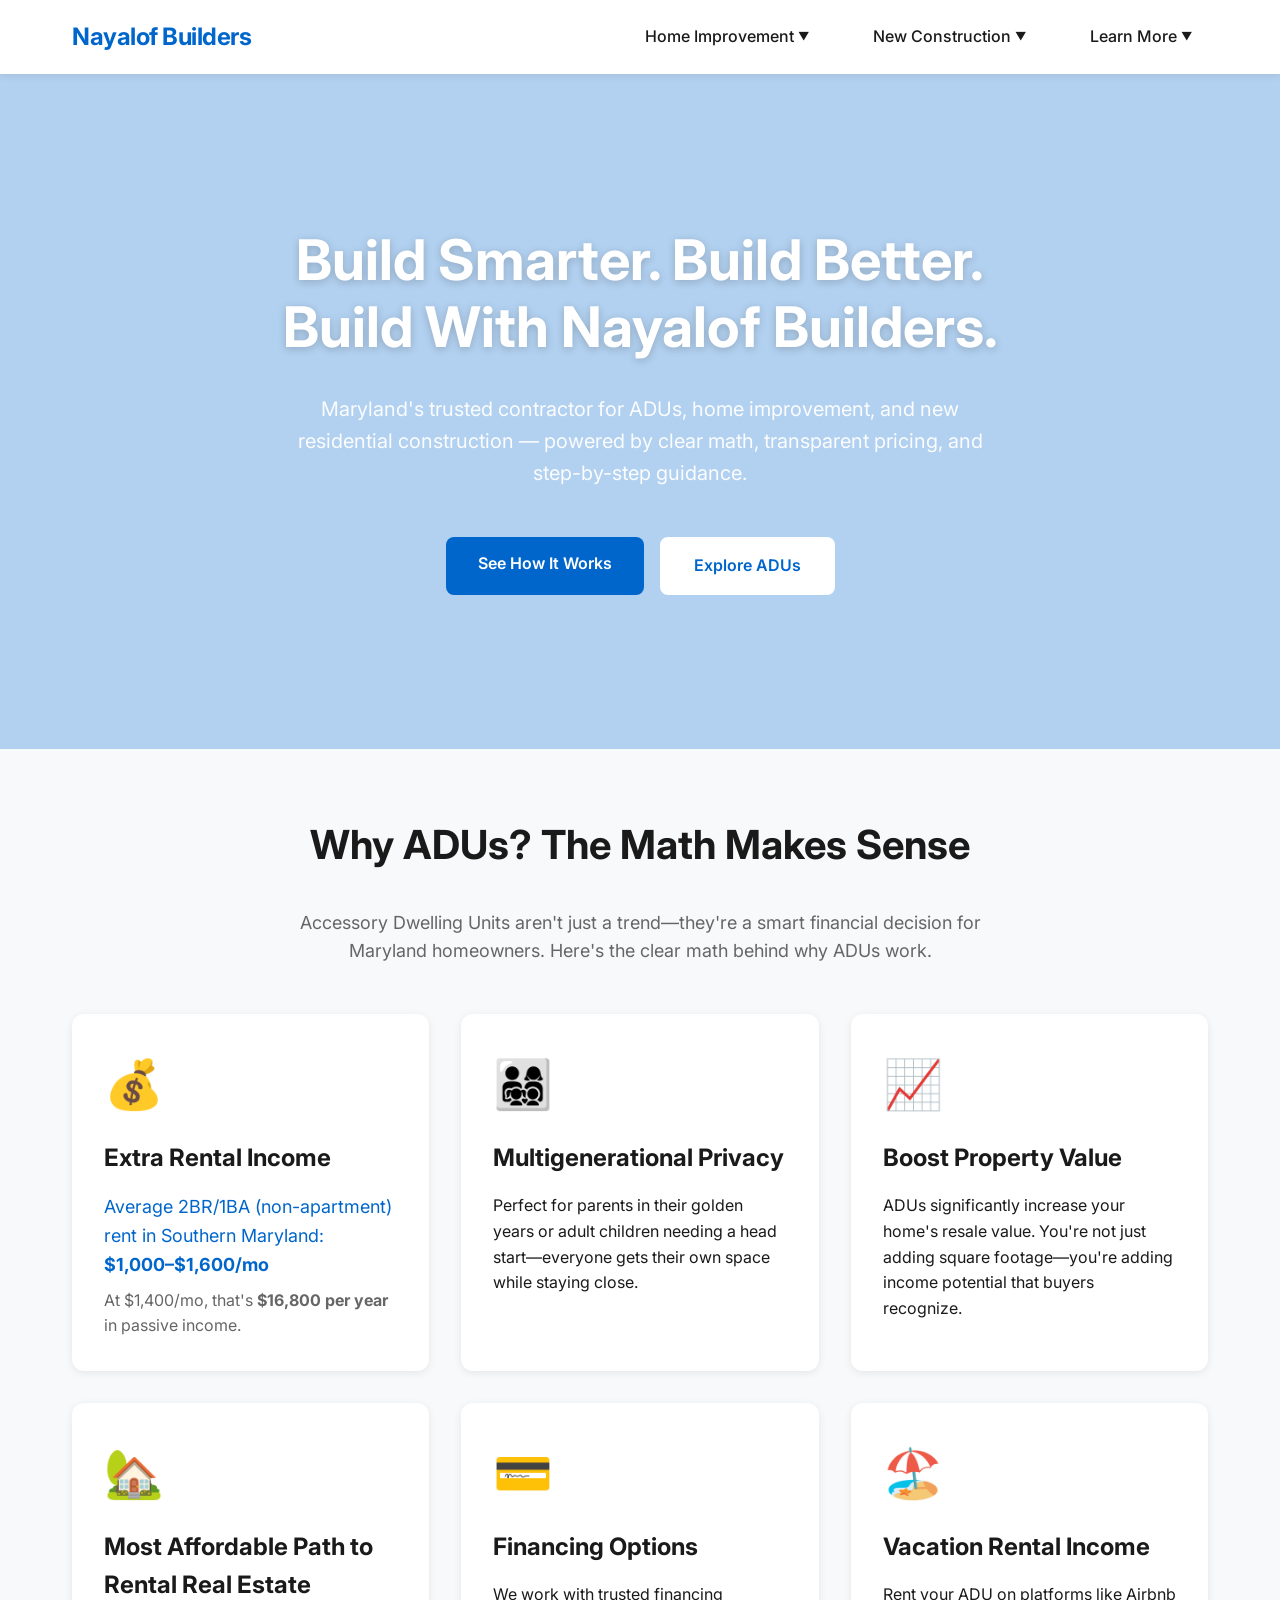
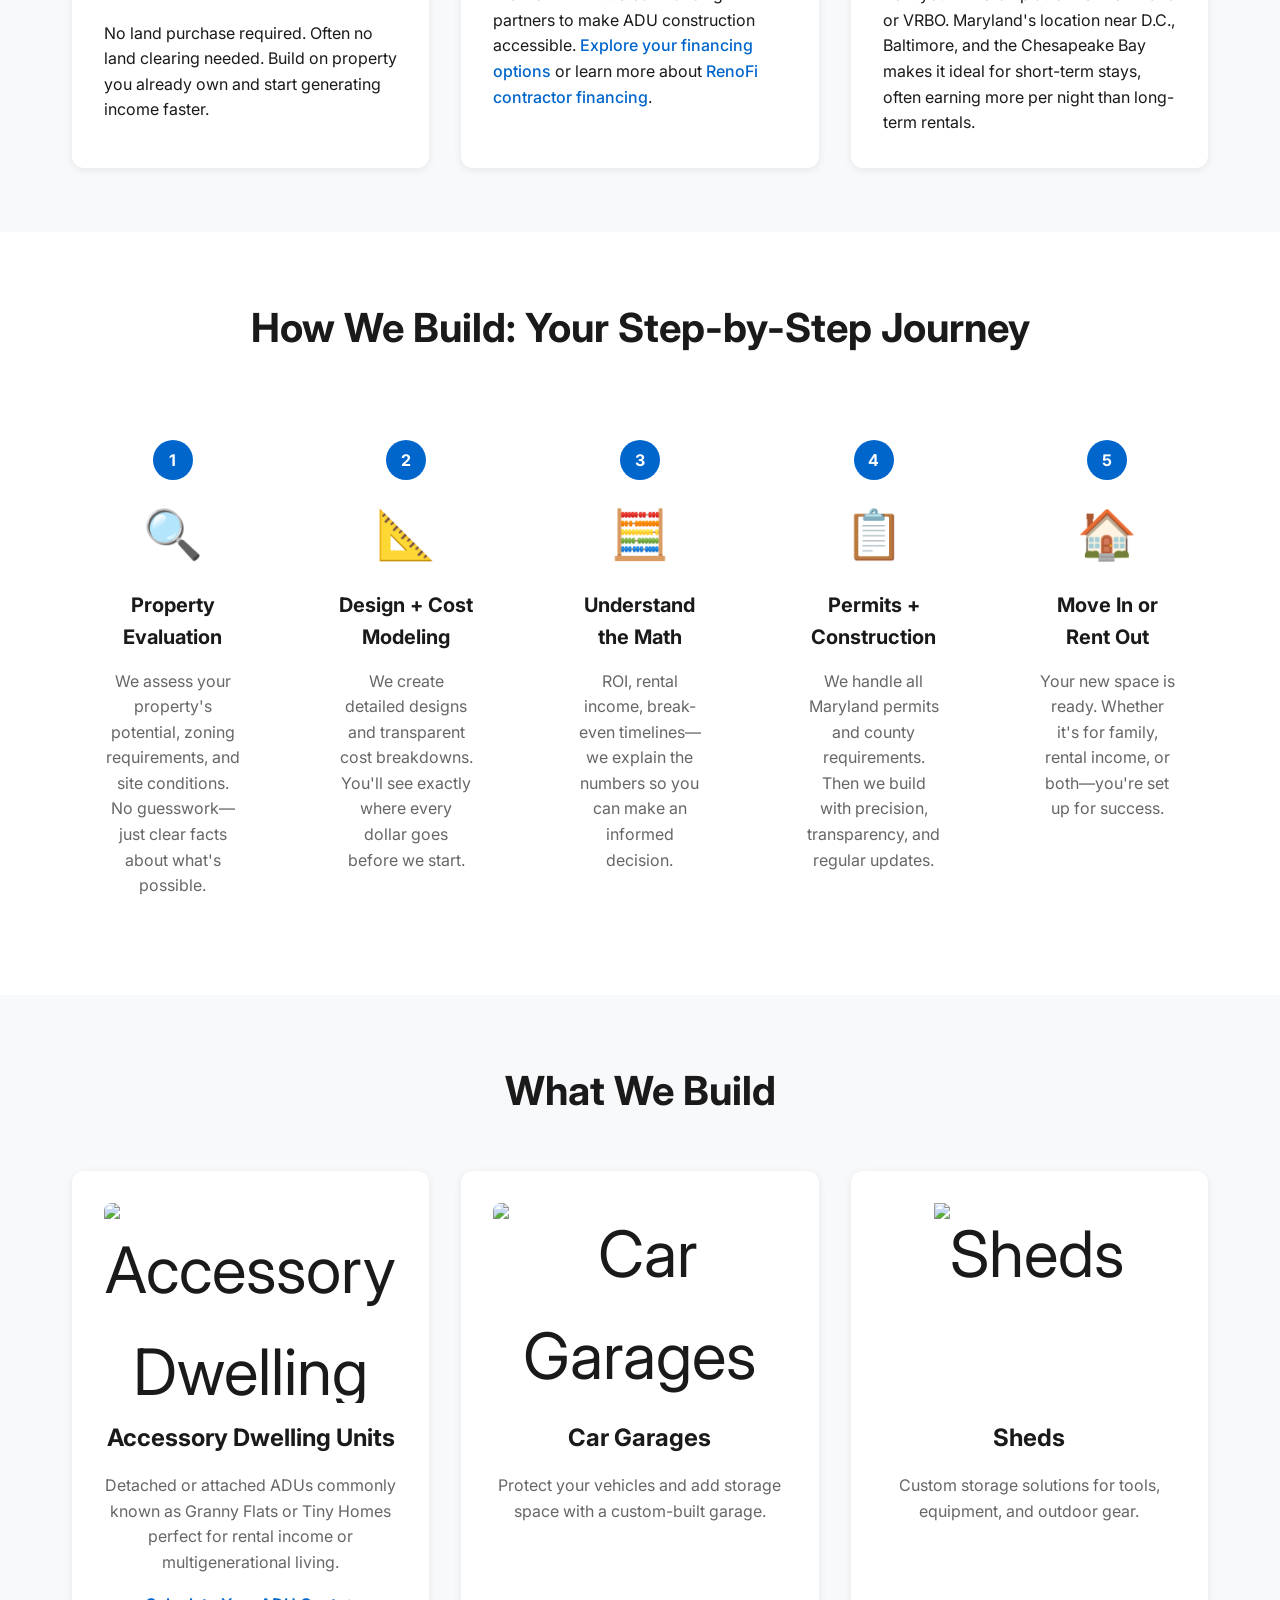
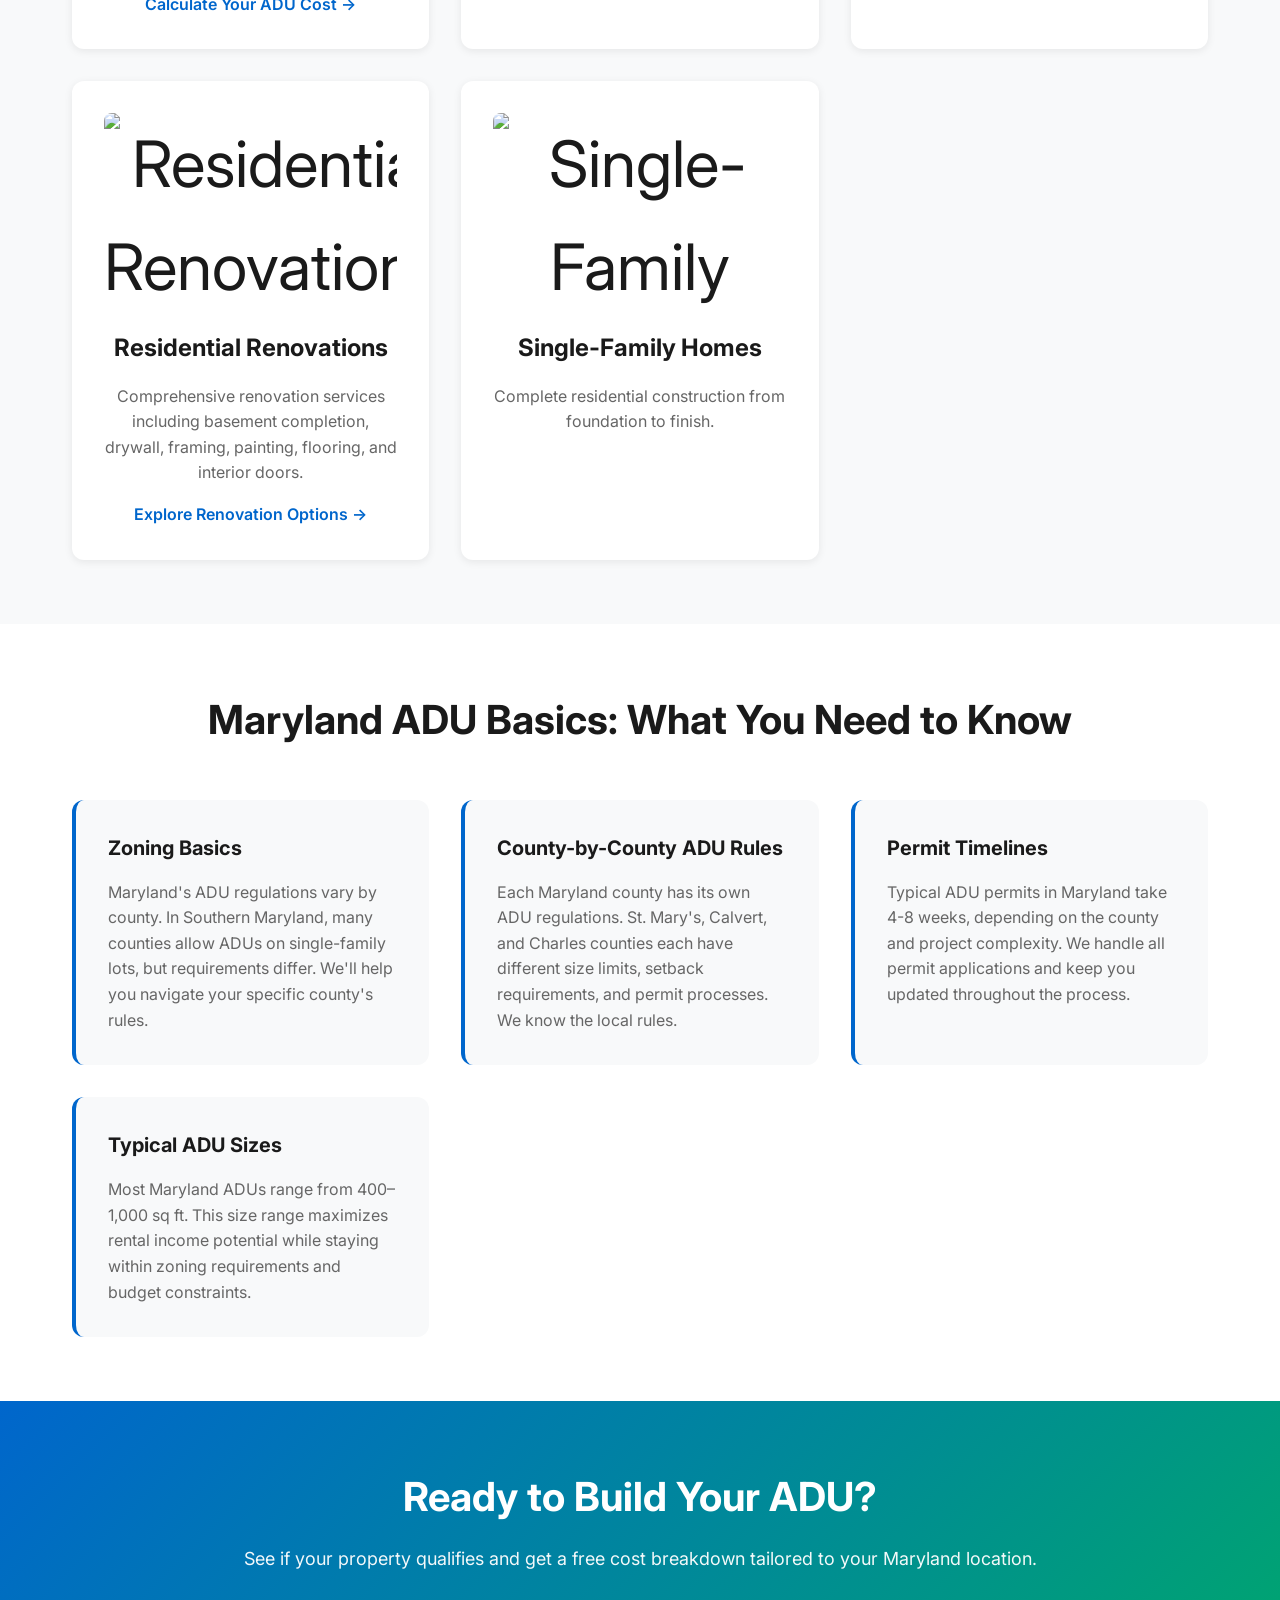
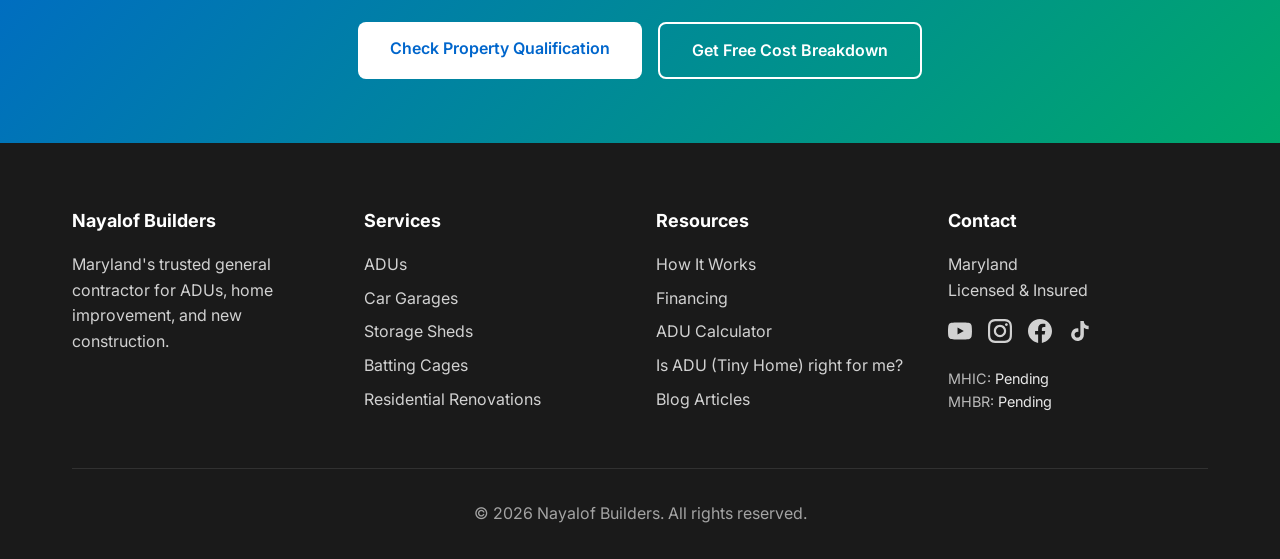
==== index.html @ ba94df4b "Add files via upload" ====
<!doctype html>
<html lang="en">
  <head>
    <meta charset="UTF-8" />
    <meta name="viewport" content="width=device-width, initial-scale=1.0" />
    <link rel="icon" type="image/png" href="images/Favicon.png">
    <title>Nayalof Builders - Maryland's Trusted General Contractor</title>
    <link rel="stylesheet" href="styles.css" />
    <link rel="preconnect" href="https://fonts.googleapis.com" />
    <link rel="preconnect" href="https://fonts.gstatic.com" crossorigin />
    <link
      href="https://fonts.googleapis.com/css2?family=Inter:wght@300;400;500;600;700&display=swap"
      rel="stylesheet"
    />
  </head>
  <body>
    <!-- Navigation -->
    <nav class="navbar">
      <div class="nav-container">
        <a href="index.html" class="logo">Nayalof Builders</a>
        <ul class="nav-menu">
          <li class="nav-item dropdown">
            <a href="#" class="nav-link"
              >Home Improvement <span class="dropdown-arrow">▼</span></a
            >
            <ul class="dropdown-menu">
              <li><a href="shed.html">Storage Shed</a></li>
              <li><a href="batting-cage.html">Batting Cage</a></li>
              <li><a href="residential-renovations.html">Residential Renovations</a></li>
            </ul>
          </li>
          <li class="nav-item dropdown">
            <a href="#" class="nav-link"
              >New Construction <span class="dropdown-arrow">▼</span></a
            >
            <ul class="dropdown-menu">
                <li><a href="adu.html">Accessory Dwelling Unit (Granny-Flat)</a></li>
                <li><a href="#car-garage">Car Garage <img src="images/ComingSoon.png" alt="Coming Soon" style="height: 32px; vertical-align: middle; margin-left: 4px;"></a></li>
              <li><a href="#single-family">Single-Family Residential <img src="images/ComingSoon.png" alt="Coming Soon" style="height: 32px; vertical-align: middle; margin-left: 4px;"></a></li>
            </ul>
          </li>
          <li class="nav-item dropdown">
            <a href="#" class="nav-link"
              >Learn More <span class="dropdown-arrow">▼</span></a
            >
            <ul class="dropdown-menu">
              <li><a href="how-it-works.html">How It Works</a></li>
              <li><a href="calculator.html">ADU Calculator</a></li>
              <li><a href="financing.html">Financing</a></li>
              <li><a href="Questionnaire_NewConstruction.html">Is ADU (Tiny Home) right for me?</a></li>
            </ul>
          </li>
        </ul>
        <div class="hamburger">
          <span></span>
          <span></span>
          <span></span>
        </div>
      </div>
    </nav>

    <!-- Hero Section -->
    <section class="hero">
      <div class="hero-content">
        <h1 class="hero-title">
          Build Smarter. Build Better. Build With Nayalof Builders.
        </h1>
        <p class="hero-subtitle">
          Maryland's trusted contractor for ADUs, home improvement, and new
          residential construction — powered by clear math, transparent pricing,
          and step-by-step guidance.
        </p>
        <div class="hero-buttons">
          <a href="how-it-works.html" class="btn btn-primary"
            >See How It Works</a
          >
          <a href="#why-adus" class="btn btn-secondary">Explore ADUs</a>
        </div>
      </div>
    </section>

    <!-- Why ADUs Section -->
    <section id="why-adus" class="section why-adus">
      <div class="container">
        <h2 class="section-title">Why ADUs? The Math Makes Sense</h2>
        <p class="section-intro">
          Accessory Dwelling Units aren't just a trend—they're a smart financial
          decision for Maryland homeowners. Here's the clear math behind why
          ADUs work.
        </p>

        <div class="benefits-grid">
          <div class="benefit-card">
            <div class="benefit-icon">💰</div>
            <h3>Extra Rental Income</h3>
            <p class="benefit-math">
              Average 2BR/1BA (non-apartment) rent in Southern Maryland:
              <strong>$1,000–$1,600/mo</strong>
            </p>
            <p class="benefit-example">
              At $1,400/mo, that's <strong>$16,800 per year</strong> in passive
              income.
            </p>
          </div>

          <div class="benefit-card">
            <div class="benefit-icon">👨‍👩‍👧‍👦</div>
            <h3>Multigenerational Privacy</h3>
            <p>
              Perfect for parents in their golden years or adult children
              needing a head start—everyone gets their own space while staying
              close.
            </p>
          </div>

          <div class="benefit-card">
            <div class="benefit-icon">📈</div>
            <h3>Boost Property Value</h3>
            <p>
              ADUs significantly increase your home's resale value. You're not
              just adding square footage—you're adding income potential that
              buyers recognize.
            </p>
          </div>

          <div class="benefit-card">
            <div class="benefit-icon">🏡</div>
            <h3>Most Affordable Path to Rental Real Estate</h3>
            <p>
              No land purchase required. Often no land clearing needed. Build on
              property you already own and start generating income faster.
            </p>
          </div>

          <div class="benefit-card">
            <div class="benefit-icon">💳</div>
            <h3>Financing Options</h3>
            <p>
              We work with trusted financing partners to make ADU construction
              accessible.
              <a href="financing.html" class="text-link"
                >Explore your financing options</a
              >
              or learn more about
              <a
                href="https://www.renofi.com/contractors/"
                target="_blank"
                rel="noopener noreferrer"
                class="text-link"
                >RenoFi contractor financing</a
              >.
            </p>
          </div>

          <div class="benefit-card">
            <div class="benefit-icon">🏖️</div>
            <h3>Vacation Rental Income</h3>
            <p>
              Rent your ADU on platforms like Airbnb or VRBO. Maryland's location near D.C., 
              Baltimore, and the Chesapeake Bay makes it ideal for short-term stays, often 
              earning more per night than long-term rentals.
            </p>
          </div>
        </div>
      </div>
    </section>

    <!-- Step-by-Step Process -->
    <section class="section process-section">
      <div class="container">
        <h2 class="section-title">How We Build: Your Step-by-Step Journey</h2>
        <div class="process-steps">
          <div class="process-step">
            <div class="step-number">1</div>
            <div class="step-icon">🔍</div>
            <h3>Property Evaluation</h3>
            <p>
              We assess your property's potential, zoning requirements, and site
              conditions. No guesswork—just clear facts about what's possible.
            </p>
          </div>

          <div class="process-step">
            <div class="step-number">2</div>
            <div class="step-icon">📐</div>
            <h3>Design + Cost Modeling</h3>
            <p>
              We create detailed designs and transparent cost breakdowns. You'll
              see exactly where every dollar goes before we start.
            </p>
          </div>

          <div class="process-step">
            <div class="step-number">3</div>
            <div class="step-icon">🧮</div>
            <h3>Understand the Math</h3>
            <p>
              ROI, rental income, break-even timelines—we explain the numbers so
              you can make an informed decision.
            </p>
          </div>

          <div class="process-step">
            <div class="step-number">4</div>
            <div class="step-icon">📋</div>
            <h3>Permits + Construction</h3>
            <p>
              We handle all Maryland permits and county requirements. Then we
              build with precision, transparency, and regular updates.
            </p>
          </div>

          <div class="process-step">
            <div class="step-number">5</div>
            <div class="step-icon">🏠</div>
            <h3>Move In or Rent Out</h3>
            <p>
              Your new space is ready. Whether it's for family, rental income,
              or both—you're set up for success.
            </p>
          </div>
        </div>
      </div>
    </section>

    <!-- Featured Services -->
    <section class="section services-section">
      <div class="container">
        <h2 class="section-title">What We Build</h2>
        <div class="services-grid">
          <div class="service-card">
            <div class="service-image" style="width: 100%; height: 200px; overflow: hidden; border-radius: var(--radius-md); margin-bottom: var(--spacing-sm);">
              <img src="images/_ADU.png" alt="Accessory Dwelling Units" style="width: 100%; height: 100%; object-fit: cover;">
            </div>
            <h3>Accessory Dwelling Units</h3>
            <p>
              Detached or attached ADUs commonly known as Granny Flats or Tiny Homes perfect for rental income or
              multigenerational living.
            </p>
            <a href="calculator.html" class="service-link"
              >Calculate Your ADU Cost →</a
            >
          </div>

          <div class="service-card">
            <div class="service-image" style="width: 100%; height: 200px; overflow: hidden; border-radius: var(--radius-md); margin-bottom: var(--spacing-sm);">
              <img src="images/_Garage.png" alt="Car Garages" style="width: 100%; height: 100%; object-fit: cover;">
            </div>
            <h3>Car Garages</h3>
            <p>
              Protect your vehicles and add storage space with a custom-built
              garage.
            </p>
          </div>

          <div class="service-card">
            <div class="service-image" style="width: 100%; height: 200px; overflow: hidden; border-radius: var(--radius-md); margin-bottom: var(--spacing-sm);">
              <img src="images/_Shed.jpg" alt="Sheds" style="width: 100%; height: 100%; object-fit: cover;">
            </div>
            <h3>Sheds</h3>
            <p>
              Custom storage solutions for tools, equipment, and outdoor gear.
            </p>
          </div>

          <div class="service-card">
            <div class="service-image" style="width: 100%; height: 200px; overflow: hidden; border-radius: var(--radius-md); margin-bottom: var(--spacing-sm);">
              <img src="images/_Basement.png" alt="Residential Renovations" style="width: 100%; height: 100%; object-fit: cover;">
            </div>
            <h3>Residential Renovations</h3>
            <p>
              Comprehensive renovation services including basement completion, drywall, framing, painting, flooring, and interior doors.
            </p>
            <a href="residential-renovations.html" class="service-link">Explore Renovation Options →</a>
          </div>

          <div class="service-card">
            <div class="service-image" style="width: 100%; height: 200px; overflow: hidden; border-radius: var(--radius-md); margin-bottom: var(--spacing-sm);">
              <img src="images/_SingleFamilyDetached.png" alt="Single-Family Homes" style="width: 100%; height: 100%; object-fit: cover;">
            </div>
            <h3>Single-Family Homes</h3>
            <p>Complete residential construction from foundation to finish.</p>
          </div>
        </div>
      </div>
    </section>

    <!-- Maryland Education Section -->
    <section class="section education-section">
      <div class="container">
        <h2 class="section-title">
          Maryland ADU Basics: What You Need to Know
        </h2>
        <div class="education-content">
          <div class="education-card">
            <h3>Zoning Basics</h3>
            <p>
              Maryland's ADU regulations vary by county. In Southern Maryland,
              many counties allow ADUs on single-family lots, but requirements
              differ. We'll help you navigate your specific county's rules.
            </p>
          </div>

          <div class="education-card">
            <h3>County-by-County ADU Rules</h3>
            <p>
              Each Maryland county has its own ADU regulations. St. Mary's,
              Calvert, and Charles counties each have different size limits,
              setback requirements, and permit processes. We know the local
              rules.
            </p>
          </div>

          <div class="education-card">
            <h3>Permit Timelines</h3>
            <p>
              Typical ADU permits in Maryland take 4-8 weeks, depending on the
              county and project complexity. We handle all permit applications
              and keep you updated throughout the process.
            </p>
          </div>

          <div class="education-card">
            <h3>Typical ADU Sizes</h3>
            <p>
              Most Maryland ADUs range from 400–1,000 sq ft. This size range
              maximizes rental income potential while staying within zoning
              requirements and budget constraints.
            </p>
          </div>
        </div>
      </div>
    </section>

    <!-- Call-to-Action Section -->
    <section class="section cta-section">
      <div class="container">
        <div class="cta-content">
          <h2>Ready to Build Your ADU?</h2>
          <p>
            See if your property qualifies and get a free cost breakdown
            tailored to your Maryland location.
          </p>
          <div class="cta-buttons">
            <a href="Questionnaire_NewConstruction.html" class="btn btn-primary"
              >Check Property Qualification</a
            >
            <a href="calculator.html" class="btn btn-secondary"
              >Get Free Cost Breakdown</a
            >
          </div>
        </div>
      </div>
    </section>

    <!-- Footer -->
    <footer class="footer">
      <div class="container">
        <div class="footer-content">
          <div class="footer-section">
            <h4>Nayalof Builders</h4>
            <p>
              Maryland's trusted general contractor for ADUs, home improvement,
              and new construction.
            </p>
          </div>
          <div class="footer-section">
            <h4>Services</h4>
            <ul>
              <li><a href="adu.html">ADUs</a></li>
              <li><a href="#car-garage">Car Garages</a></li>
              <li><a href="#sheds">Storage Sheds</a></li>
              <li><a href="batting-cage.html">Batting Cages</a></li>
              <li><a href="residential-renovations.html">Residential Renovations</a></li>
            </ul>
          </div>
          <div class="footer-section">
            <h4>Resources</h4>
            <ul>
              <li><a href="how-it-works.html">How It Works</a></li>
              <li><a href="financing.html">Financing</a></li>
              <li><a href="calculator.html">ADU Calculator</a></li>
              <li><a href="Questionnaire_NewConstruction.html">Is ADU (Tiny Home) right for me?</a></li>
              <li><a href="blog.html">Blog Articles</a></li>
            </ul>
          </div>
          <div class="footer-section">
            <h4>Contact</h4>
            <p>Maryland</p>
            <p>Licensed & Insured</p>
            <div style="margin-top: var(--spacing-sm); display: flex; gap: var(--spacing-sm); align-items: center;">
              <a href="#" target="_blank" rel="noopener noreferrer" style="color: rgba(255, 255, 255, 0.8); text-decoration: none; transition: color 0.2s;" title="YouTube" onmouseover="this.style.color='#FF0000'" onmouseout="this.style.color='rgba(255, 255, 255, 0.8)'">
                <svg width="24" height="24" viewBox="0 0 24 24" fill="currentColor" xmlns="http://www.w3.org/2000/svg">
                  <path d="M23.498 6.186a3.016 3.016 0 0 0-2.122-2.136C19.505 3.545 12 3.545 12 3.545s-7.505 0-9.377.505A3.017 3.017 0 0 0 .502 6.186C0 8.07 0 12 0 12s0 3.93.502 5.814a3.016 3.016 0 0 0 2.122 2.136c1.871.505 9.376.505 9.376.505s7.505 0 9.377-.505a3.015 3.015 0 0 0 2.122-2.136C24 15.93 24 12 24 12s0-3.93-.502-5.814zM9.545 15.568V8.432L15.818 12l-6.273 3.568z"/>
                </svg>
              </a>
              <a href="#" target="_blank" rel="noopener noreferrer" style="color: rgba(255, 255, 255, 0.8); text-decoration: none; transition: color 0.2s;" title="Instagram" onmouseover="this.style.color='#E4405F'" onmouseout="this.style.color='rgba(255, 255, 255, 0.8)'">
                <svg width="24" height="24" viewBox="0 0 24 24" fill="currentColor" xmlns="http://www.w3.org/2000/svg">
                  <path d="M12 2.163c3.204 0 3.584.012 4.85.07 3.252.148 4.771 1.691 4.919 4.919.058 1.265.069 1.645.069 4.849 0 3.205-.012 3.584-.069 4.849-.149 3.225-1.664 4.771-4.919 4.919-1.266.058-1.644.07-4.85.07-3.204 0-3.584-.012-4.849-.07-3.26-.149-4.771-1.699-4.919-4.92-.058-1.265-.07-1.644-.07-4.849 0-3.204.013-3.583.07-4.849.149-3.227 1.664-4.771 4.919-4.919 1.266-.057 1.645-.069 4.849-.069zm0-2.163c-3.259 0-3.667.014-4.947.072-4.358.2-6.78 2.618-6.98 6.98-.059 1.281-.073 1.689-.073 4.948 0 3.259.014 3.668.072 4.948.2 4.358 2.618 6.78 6.98 6.98 1.281.058 1.689.072 4.948.072 3.259 0 3.668-.014 4.948-.072 4.354-.2 6.782-2.618 6.979-6.98.059-1.28.073-1.689.073-4.948 0-3.259-.014-3.667-.072-4.947-.196-4.354-2.617-6.78-6.979-6.98-1.281-.059-1.69-.073-4.949-.073zm0 5.838c-3.403 0-6.162 2.759-6.162 6.162s2.759 6.163 6.162 6.163 6.162-2.759 6.162-6.163c0-3.403-2.759-6.162-6.162-6.162zm0 10.162c-2.209 0-4-1.79-4-4 0-2.209 1.791-4 4-4s4 1.791 4 4c0 2.21-1.791 4-4 4zm6.406-11.845c-.796 0-1.441.645-1.441 1.44s.645 1.44 1.441 1.44c.795 0 1.439-.645 1.439-1.44s-.644-1.44-1.439-1.44z"/>
                </svg>
              </a>
              <a href="#" target="_blank" rel="noopener noreferrer" style="color: rgba(255, 255, 255, 0.8); text-decoration: none; transition: color 0.2s;" title="Facebook" onmouseover="this.style.color='#1877F2'" onmouseout="this.style.color='rgba(255, 255, 255, 0.8)'">
                <svg width="24" height="24" viewBox="0 0 24 24" fill="currentColor" xmlns="http://www.w3.org/2000/svg">
                  <path d="M24 12.073c0-6.627-5.373-12-12-12s-12 5.373-12 12c0 5.99 4.388 10.954 10.125 11.854v-8.385H7.078v-3.47h3.047V9.43c0-3.007 1.792-4.669 4.533-4.669 1.312 0 2.686.235 2.686.235v2.953H15.83c-1.491 0-1.956.925-1.956 1.874v2.25h3.328l-.532 3.47h-2.796v8.385C19.612 23.027 24 18.062 24 12.073z"/>
                </svg>
              </a>
              <a href="#" target="_blank" rel="noopener noreferrer" style="color: rgba(255, 255, 255, 0.8); text-decoration: none; transition: color 0.2s;" title="TikTok" onmouseover="this.style.color='#FE2C55'" onmouseout="this.style.color='rgba(255, 255, 255, 0.8)'">
                <svg width="24" height="24" viewBox="0 0 24 24" fill="currentColor" xmlns="http://www.w3.org/2000/svg">
                  <path d="M19.59 6.69a4.83 4.83 0 0 1-3.77-4.25V2h-3.45v13.67a2.89 2.89 0 0 1-5.2 1.74 2.89 2.89 0 0 1 2.31-4.64 2.93 2.93 0 0 1 .88.13V9.4a6.84 6.84 0 0 0-1-.05A6.33 6.33 0 0 0 5 20.1a6.34 6.34 0 0 0 10.86-4.43v-7a8.16 8.16 0 0 0 4.77 1.52v-3.4a4.85 4.85 0 0 1-1-.1z"/>
                </svg>
              </a>
            </div>
            <p style="margin-top: var(--spacing-sm); font-size: 0.9rem; color: rgba(255, 255, 255, 0.7);">MHIC: <span style="color: rgba(255, 255, 255, 0.9);">Pending</span></p>
            <p style="font-size: 0.9rem; color: rgba(255, 255, 255, 0.7);">MHBR: <span style="color: rgba(255, 255, 255, 0.9);">Pending</span></p>
          </div>
        </div>
        <div class="footer-bottom">
          <p>&copy; <span id="copyright-year">2026</span> Nayalof Builders. All rights reserved.</p>
        </div>
      </div>
    </footer>

    <script src="script.js"></script>
  </body>
</html>
---- styles.css ----
/* Reset and Base Styles */
* {
    margin: 0;
    padding: 0;
    box-sizing: border-box;
}

:root {
    /* Color Palette - Matching RenoFi's soft blues and greens */
    --primary-blue: #0066CC;
    --primary-blue-dark: #0052A3;
    --primary-blue-light: #E6F2FF;
    --secondary-green: #00A86B;
    --secondary-green-light: #E6F7F0;
    --accent-teal: #00B8A9;
    --text-dark: #1A1A1A;
    --text-gray: #666666;
    --text-light: #999999;
    --bg-white: #FFFFFF;
    --bg-light: #F8F9FA;
    --bg-gray: #F5F5F5;
    --border-color: #E0E0E0;
    --shadow-sm: 0 2px 8px rgba(0, 0, 0, 0.08);
    --shadow-md: 0 4px 16px rgba(0, 0, 0, 0.12);
    --shadow-lg: 0 8px 24px rgba(0, 0, 0, 0.16);
    
    /* Typography */
    --font-family: 'Inter', -apple-system, BlinkMacSystemFont, 'Segoe UI', sans-serif;
    --font-size-base: 16px;
    --line-height-base: 1.6;
    
    /* Spacing */
    --spacing-xs: 0.5rem;
    --spacing-sm: 1rem;
    --spacing-md: 2rem;
    --spacing-lg: 3rem;
    --spacing-xl: 4rem;
    
    /* Border Radius */
    --radius-sm: 4px;
    --radius-md: 8px;
    --radius-lg: 12px;
    --radius-xl: 16px;
}

body {
    font-family: var(--font-family);
    font-size: var(--font-size-base);
    line-height: var(--line-height-base);
    color: var(--text-dark);
    background-color: var(--bg-white);
    overflow-x: hidden;
}

.container {
    max-width: 1200px;
    margin: 0 auto;
    padding: 0 var(--spacing-md);
}

/* Navigation */
.navbar {
    position: sticky;
    top: 0;
    background: var(--bg-white);
    box-shadow: var(--shadow-sm);
    z-index: 1000;
    padding: var(--spacing-sm) 0;
}

.nav-container {
    max-width: 1200px;
    margin: 0 auto;
    padding: 0 var(--spacing-md);
    display: flex;
    justify-content: space-between;
    align-items: center;
}

.logo {
    font-size: 1.5rem;
    font-weight: 700;
    color: var(--primary-blue);
    text-decoration: none;
    letter-spacing: -0.5px;
}

.nav-menu {
    display: flex;
    list-style: none;
    gap: var(--spacing-md);
    align-items: center;
}

.nav-item {
    position: relative;
}

.nav-link {
    color: var(--text-dark);
    text-decoration: none;
    font-weight: 500;
    padding: var(--spacing-xs) var(--spacing-sm);
    display: flex;
    align-items: center;
    gap: 0.25rem;
    transition: color 0.2s;
}

.nav-link:hover {
    color: var(--primary-blue);
}

.dropdown-arrow {
    font-size: 0.7rem;
    transition: transform 0.2s;
}

.nav-item:hover .dropdown-arrow {
    transform: rotate(180deg);
}

.dropdown-menu {
    position: absolute;
    top: 100%;
    left: 0;
    background: var(--bg-white);
    box-shadow: var(--shadow-md);
    border-radius: var(--radius-md);
    list-style: none;
    min-width: 220px;
    padding: var(--spacing-xs) 0;
    opacity: 0;
    visibility: hidden;
    transform: translateY(-10px);
    transition: all 0.3s ease;
    margin-top: var(--spacing-xs);
}

.nav-item:hover .dropdown-menu {
    opacity: 1;
    visibility: visible;
    transform: translateY(0);
}

.dropdown-menu li {
    padding: 0;
}

.dropdown-menu a {
    display: block;
    padding: var(--spacing-sm) var(--spacing-md);
    color: var(--text-dark);
    text-decoration: none;
    transition: background-color 0.2s;
}

.dropdown-menu a:hover {
    background-color: var(--bg-light);
    color: var(--primary-blue);
}

.hamburger {
    display: none;
    flex-direction: column;
    gap: 4px;
    cursor: pointer;
}

.hamburger span {
    width: 25px;
    height: 3px;
    background: var(--text-dark);
    border-radius: 2px;
    transition: all 0.3s;
}

/* Hero Section */
.hero {
    width: 100%;
    height: 75vh;
    min-height: 600px;
    background: linear-gradient(135deg, var(--primary-blue-light) 0%, var(--secondary-green-light) 100%);
    background-image: url('images/background_image.png');
    background-size: cover;
    background-position: center;
    background-blend-mode: overlay;
    display: flex;
    align-items: center;
    justify-content: center;
    position: relative;
}

.hero::before {
    content: '';
    position: absolute;
    top: 0;
    left: 0;
    right: 0;
    bottom: 0;
    background: rgba(0, 102, 204, 0.3);
}

.hero-content {
    max-width: 800px;
    text-align: center;
    padding: var(--spacing-md);
    position: relative;
    z-index: 1;
    color: white;
}

.hero-title {
    font-size: 3.5rem;
    font-weight: 700;
    line-height: 1.2;
    margin-bottom: var(--spacing-md);
    text-shadow: 0 2px 8px rgba(0, 0, 0, 0.2);
}

.hero-subtitle {
    font-size: 1.25rem;
    line-height: 1.6;
    margin-bottom: var(--spacing-lg);
    opacity: 0.95;
}

.hero-buttons {
    display: flex;
    gap: var(--spacing-sm);
    justify-content: center;
    flex-wrap: wrap;
}

/* Buttons */
.btn {
    display: inline-block;
    padding: 0.875rem 2rem;
    border-radius: var(--radius-md);
    text-decoration: none;
    font-weight: 600;
    transition: all 0.3s;
    border: none;
    cursor: pointer;
    font-size: 1rem;
}

.btn-primary {
    background: var(--primary-blue);
    color: white;
}

.btn-primary:hover {
    background: var(--primary-blue-dark);
    transform: translateY(-2px);
    box-shadow: var(--shadow-md);
}

.btn-secondary {
    background: white;
    color: var(--primary-blue);
    border: 2px solid white;
}

.btn-secondary:hover {
    background: transparent;
    color: white;
    transform: translateY(-2px);
    box-shadow: var(--shadow-md);
}

/* Sections */
.section {
    padding: var(--spacing-xl) 0;
}

.section-title {
    font-size: 2.5rem;
    font-weight: 700;
    text-align: center;
    margin-bottom: var(--spacing-md);
    color: var(--text-dark);
}

.section-intro {
    text-align: center;
    font-size: 1.125rem;
    color: var(--text-gray);
    max-width: 700px;
    margin: 0 auto var(--spacing-lg);
}

/* Why ADUs Section */
.why-adus {
    background: var(--bg-light);
}

.benefits-grid {
    display: grid;
    grid-template-columns: repeat(auto-fit, minmax(280px, 1fr));
    gap: var(--spacing-md);
    margin-top: var(--spacing-lg);
}

.benefit-card {
    background: white;
    padding: var(--spacing-md);
    border-radius: var(--radius-lg);
    box-shadow: var(--shadow-sm);
    transition: transform 0.3s, box-shadow 0.3s;
}

.benefit-card:hover {
    transform: translateY(-4px);
    box-shadow: var(--shadow-md);
}

.benefit-icon {
    font-size: 3rem;
    margin-bottom: var(--spacing-sm);
}

.benefit-card h3 {
    font-size: 1.5rem;
    margin-bottom: var(--spacing-sm);
    color: var(--text-dark);
}

.benefit-math {
    font-size: 1.125rem;
    color: var(--primary-blue);
    margin-bottom: var(--spacing-xs);
}

.benefit-example {
    color: var(--text-gray);
    margin-top: var(--spacing-xs);
}

.text-link {
    color: var(--primary-blue);
    text-decoration: none;
    font-weight: 500;
}

.text-link:hover {
    text-decoration: underline;
}

/* Process Section */
.process-section {
    background: white;
}

.process-steps {
    display: grid;
    grid-template-columns: repeat(auto-fit, minmax(200px, 1fr));
    gap: var(--spacing-md);
    margin-top: var(--spacing-lg);
}

.process-step {
    text-align: center;
    padding: var(--spacing-md);
}

.step-number {
    display: inline-block;
    width: 40px;
    height: 40px;
    background: var(--primary-blue);
    color: white;
    border-radius: 50%;
    line-height: 40px;
    font-weight: 700;
    margin-bottom: var(--spacing-sm);
}

.step-icon {
    font-size: 3rem;
    margin-bottom: var(--spacing-sm);
}

.process-step h3 {
    font-size: 1.25rem;
    margin-bottom: var(--spacing-sm);
    color: var(--text-dark);
}

.process-step p {
    color: var(--text-gray);
}

/* Services Section */
.services-section {
    background: var(--bg-light);
}

.services-grid {
    display: grid;
    grid-template-columns: repeat(auto-fit, minmax(300px, 1fr));
    gap: var(--spacing-md);
    margin-top: var(--spacing-lg);
}

.service-card {
    background: white;
    padding: var(--spacing-md);
    border-radius: var(--radius-lg);
    box-shadow: var(--shadow-sm);
    transition: transform 0.3s, box-shadow 0.3s;
    text-align: center;
}

.service-card:hover {
    transform: translateY(-4px);
    box-shadow: var(--shadow-md);
}

.service-image {
    font-size: 4rem;
    margin-bottom: var(--spacing-sm);
}

.service-card h3 {
    font-size: 1.5rem;
    margin-bottom: var(--spacing-sm);
    color: var(--text-dark);
}

.service-card p {
    color: var(--text-gray);
    margin-bottom: var(--spacing-sm);
}

.service-link {
    color: var(--primary-blue);
    text-decoration: none;
    font-weight: 600;
}

.service-link:hover {
    text-decoration: underline;
}

/* Education Section */
.education-section {
    background: white;
}

.education-content {
    display: grid;
    grid-template-columns: repeat(auto-fit, minmax(280px, 1fr));
    gap: var(--spacing-md);
    margin-top: var(--spacing-lg);
}

.education-card {
    background: var(--bg-light);
    padding: var(--spacing-md);
    border-radius: var(--radius-lg);
    border-left: 4px solid var(--primary-blue);
}

.education-card h3 {
    font-size: 1.25rem;
    margin-bottom: var(--spacing-sm);
    color: var(--text-dark);
}

.education-card p {
    color: var(--text-gray);
}

/* CTA Section */
.cta-section {
    background: linear-gradient(135deg, var(--primary-blue) 0%, var(--secondary-green) 100%);
    color: white;
    text-align: center;
}

.cta-content h2 {
    font-size: 2.5rem;
    margin-bottom: var(--spacing-sm);
    color: white;
}

.cta-content p {
    font-size: 1.125rem;
    margin-bottom: var(--spacing-lg);
    opacity: 0.95;
}

.cta-buttons {
    display: flex;
    gap: var(--spacing-sm);
    justify-content: center;
    flex-wrap: wrap;
}

.cta-section .btn-primary {
    background: white;
    color: var(--primary-blue);
}

.cta-section .btn-primary:hover {
    background: var(--bg-light);
}

.cta-section .btn-secondary {
    background: transparent;
    color: white;
    border: 2px solid white;
}

.cta-section .btn-secondary:hover {
    background: white;
    color: var(--primary-blue);
}

/* Footer */
.footer {
    background: var(--text-dark);
    color: white;
    padding: var(--spacing-xl) 0 var(--spacing-md);
}

.footer-content {
    display: grid;
    grid-template-columns: repeat(auto-fit, minmax(200px, 1fr));
    gap: var(--spacing-md);
    margin-bottom: var(--spacing-lg);
}

.footer-section h4 {
    margin-bottom: var(--spacing-sm);
    font-size: 1.125rem;
}

.footer-section p {
    color: rgba(255, 255, 255, 0.8);
    line-height: 1.6;
}

.footer-section ul {
    list-style: none;
}

.footer-section ul li {
    margin-bottom: var(--spacing-xs);
}

.footer-section a {
    color: rgba(255, 255, 255, 0.8);
    text-decoration: none;
    transition: color 0.2s;
}

.footer-section a:hover {
    color: white;
}

.footer-bottom {
    text-align: center;
    padding-top: var(--spacing-md);
    border-top: 1px solid rgba(255, 255, 255, 0.1);
    color: rgba(255, 255, 255, 0.6);
}

/* Calculator Styles */
.calculator-container {
    max-width: 900px;
    margin: 0 auto;
    padding: var(--spacing-xl) var(--spacing-md);
}

.calculator-card {
    background: white;
    border-radius: var(--radius-xl);
    box-shadow: var(--shadow-md);
    padding: var(--spacing-lg);
    margin-bottom: var(--spacing-lg);
}

.calculator-title {
    font-size: 2rem;
    margin-bottom: var(--spacing-md);
    color: var(--text-dark);
}

.form-group {
    margin-bottom: var(--spacing-md);
}

.form-group label {
    display: block;
    margin-bottom: var(--spacing-xs);
    font-weight: 600;
    color: var(--text-dark);
}

.form-group input,
.form-group select {
    width: 100%;
    padding: 0.875rem;
    border: 2px solid var(--border-color);
    border-radius: var(--radius-md);
    font-size: 1rem;
    transition: border-color 0.2s;
}

.form-group input:focus,
.form-group select:focus {
    outline: none;
    border-color: var(--primary-blue);
}

.slider-container {
    margin-top: var(--spacing-xs);
}

.slider {
    width: 100%;
    height: 8px;
    border-radius: 4px;
    background: var(--bg-gray);
    outline: none;
    -webkit-appearance: none;
}

.slider::-webkit-slider-thumb {
    -webkit-appearance: none;
    appearance: none;
    width: 20px;
    height: 20px;
    border-radius: 50%;
    background: var(--primary-blue);
    cursor: pointer;
}

.slider::-moz-range-thumb {
    width: 20px;
    height: 20px;
    border-radius: 50%;
    background: var(--primary-blue);
    cursor: pointer;
    border: none;
}

.slider-value {
    display: inline-block;
    margin-left: var(--spacing-sm);
    font-weight: 600;
    color: var(--primary-blue);
}

.results {
    background: var(--primary-blue-light);
    border-radius: var(--radius-lg);
    padding: var(--spacing-md);
    margin-top: var(--spacing-lg);
}

.results-title {
    font-size: 1.5rem;
    margin-bottom: var(--spacing-md);
    color: var(--text-dark);
}

.result-item {
    display: flex;
    justify-content: space-between;
    padding: var(--spacing-sm) 0;
    border-bottom: 1px solid rgba(0, 102, 204, 0.1);
}

.result-item:last-child {
    border-bottom: none;
}

.result-label {
    color: var(--text-gray);
}

.result-value {
    font-weight: 700;
    font-size: 1.125rem;
    color: var(--primary-blue);
}

.result-highlight {
    background: var(--secondary-green-light);
    padding: var(--spacing-md);
    border-radius: var(--radius-md);
    margin-top: var(--spacing-md);
    text-align: center;
    font-size: 1.25rem;
    font-weight: 600;
    color: var(--secondary-green);
}

/* Responsive Design */
@media (max-width: 768px) {
    .hamburger {
        display: flex;
    }
    
    .nav-menu {
        position: fixed;
        left: -100%;
        top: 70px;
        flex-direction: column;
        background-color: white;
        width: 100%;
        text-align: center;
        transition: 0.3s;
        box-shadow: var(--shadow-md);
        padding: var(--spacing-md) 0;
    }
    
    .nav-menu.active {
        left: 0;
    }
    
    .hero-title {
        font-size: 2.5rem;
    }
    
    .hero-subtitle {
        font-size: 1.125rem;
    }
    
    .section-title {
        font-size: 2rem;
    }
    
    .benefits-grid,
    .services-grid,
    .education-content {
        grid-template-columns: 1fr;
    }
    
    .process-steps {
        grid-template-columns: 1fr;
    }
    
    .hero-buttons,
    .cta-buttons {
        flex-direction: column;
    }
    
    .btn {
        width: 100%;
        text-align: center;
    }
}

/* Shed Page Specific Styles */
.shed-model-card {
    background: white;
    border-radius: var(--radius-xl);
    box-shadow: var(--shadow-md);
    padding: var(--spacing-lg);
    margin-bottom: var(--spacing-lg);
    transition: box-shadow 0.3s;
}

.shed-model-card:hover {
    box-shadow: var(--shadow-lg);
}

.shed-model-header {
    display: grid;
    grid-template-columns: 1fr 1fr;
    gap: var(--spacing-lg);
    margin-bottom: var(--spacing-md);
}

.shed-model-image {
    width: 100%;
}

.shed-model-info {
    display: flex;
    flex-direction: column;
    justify-content: center;
}

.shed-model-name {
    font-size: 2rem;
    font-weight: 700;
    color: var(--text-dark);
    margin-bottom: var(--spacing-sm);
}

.shed-model-description {
    color: var(--text-gray);
    line-height: 1.6;
    margin-bottom: var(--spacing-md);
}

.shed-details {
    margin-top: var(--spacing-md);
    padding-top: var(--spacing-md);
    border-top: 2px solid var(--border-color);
    animation: fadeIn 0.3s ease-in;
}

@keyframes fadeIn {
    from {
        opacity: 0;
        transform: translateY(-10px);
    }
    to {
        opacity: 1;
        transform: translateY(0);
    }
}

.shed-pricing {
    display: grid;
    grid-template-columns: repeat(auto-fit, minmax(250px, 1fr));
    gap: var(--spacing-md);
    margin-bottom: var(--spacing-md);
    padding: var(--spacing-md);
    background: var(--bg-light);
    border-radius: var(--radius-md);
}

.price-item {
    display: flex;
    flex-direction: column;
    gap: var(--spacing-xs);
}

.price-label {
    color: var(--text-gray);
    font-size: 0.9rem;
}

.price-value {
    font-size: 1.5rem;
    font-weight: 700;
    color: var(--primary-blue);
}

.monthly-payment {
    color: var(--secondary-green);
    font-size: 1.75rem;
}

.shed-features {
    margin-bottom: var(--spacing-md);
}

.shed-features h4 {
    font-size: 1.25rem;
    margin-bottom: var(--spacing-sm);
    color: var(--text-dark);
}

.shed-features ul {
    list-style: none;
    padding: 0;
}

.shed-features li {
    padding: var(--spacing-xs) 0;
    padding-left: var(--spacing-md);
    position: relative;
    color: var(--text-gray);
}

.shed-features li::before {
    content: '✓';
    position: absolute;
    left: 0;
    color: var(--secondary-green);
    font-weight: 700;
}

.shed-disclaimers {
    padding: var(--spacing-sm);
    background: var(--bg-light);
    border-radius: var(--radius-md);
    border-left: 3px solid var(--text-light);
}

.shed-disclaimers p {
    margin: var(--spacing-xs) 0;
    color: var(--text-gray);
    font-size: 0.9rem;
}

.shed-size-selector {
    width: 100%;
    padding: 0.875rem;
    border: 2px solid var(--border-color);
    border-radius: var(--radius-md);
    font-size: 1rem;
    background: white;
    cursor: pointer;
    transition: border-color 0.2s;
}

.shed-size-selector:focus {
    outline: none;
    border-color: var(--primary-blue);
}

@media (max-width: 768px) {
    .shed-model-header {
        grid-template-columns: 1fr;
    }
    
    .shed-pricing {
        grid-template-columns: 1fr;
    }
}

@media (max-width: 480px) {
    .hero {
        height: 60vh;
        min-height: 500px;
    }
    
    .hero-title {
        font-size: 2rem;
    }
    
    .section-title {
        font-size: 1.75rem;
    }
    
    .container {
        padding: 0 var(--spacing-sm);
    }
    
    .shed-model-name {
        font-size: 1.5rem;
    }
}
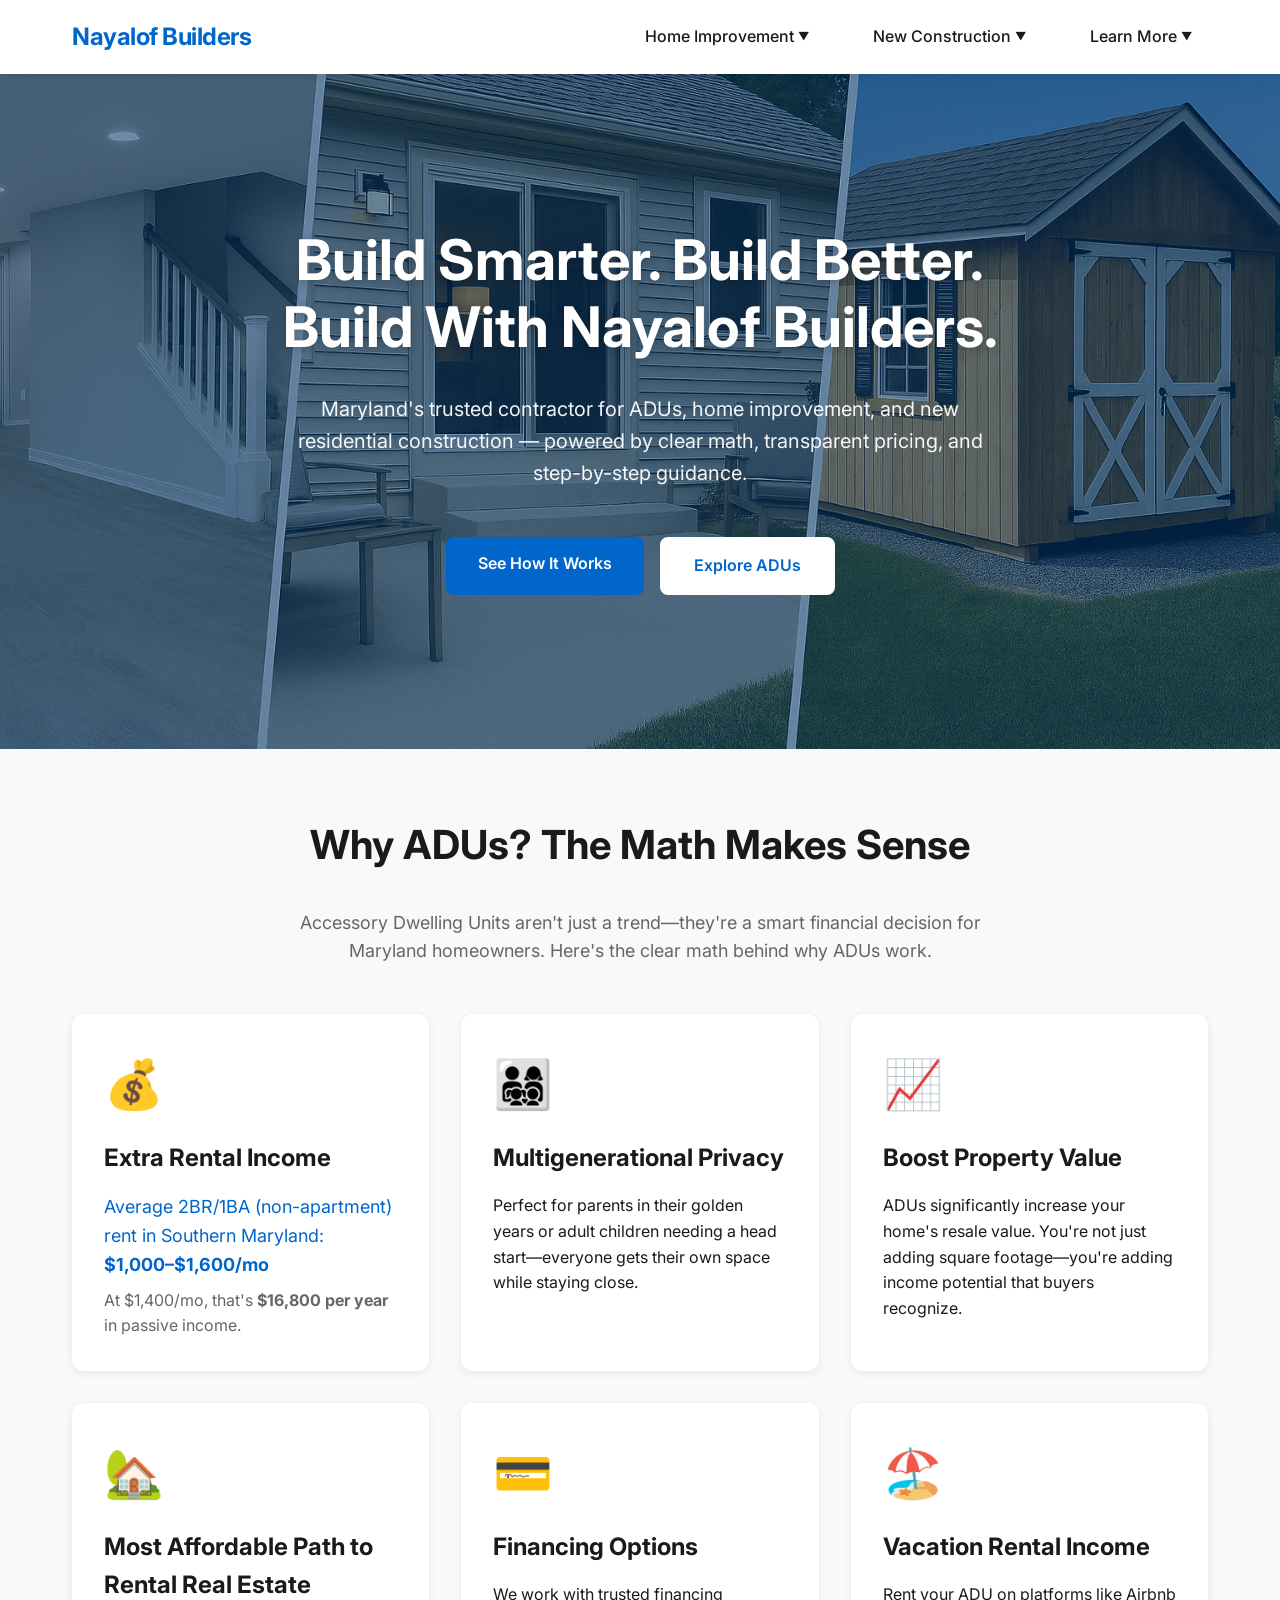
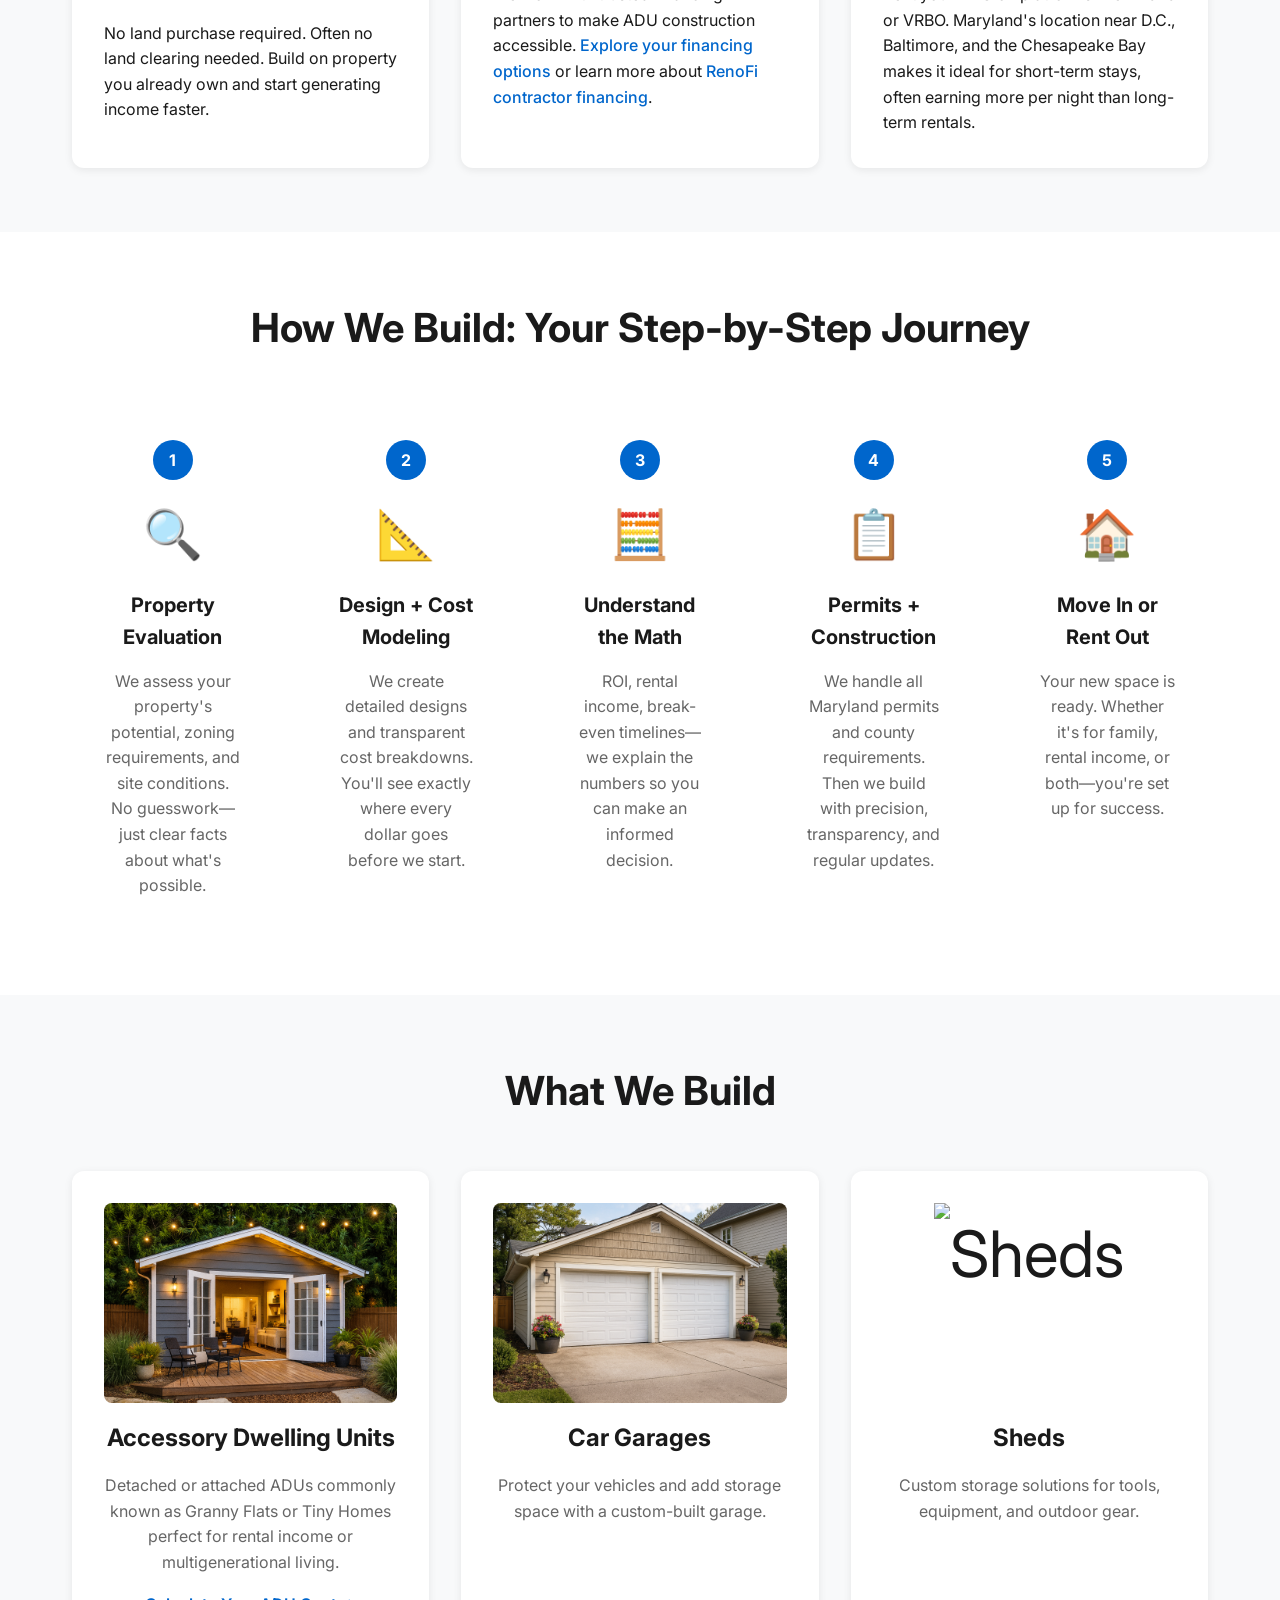
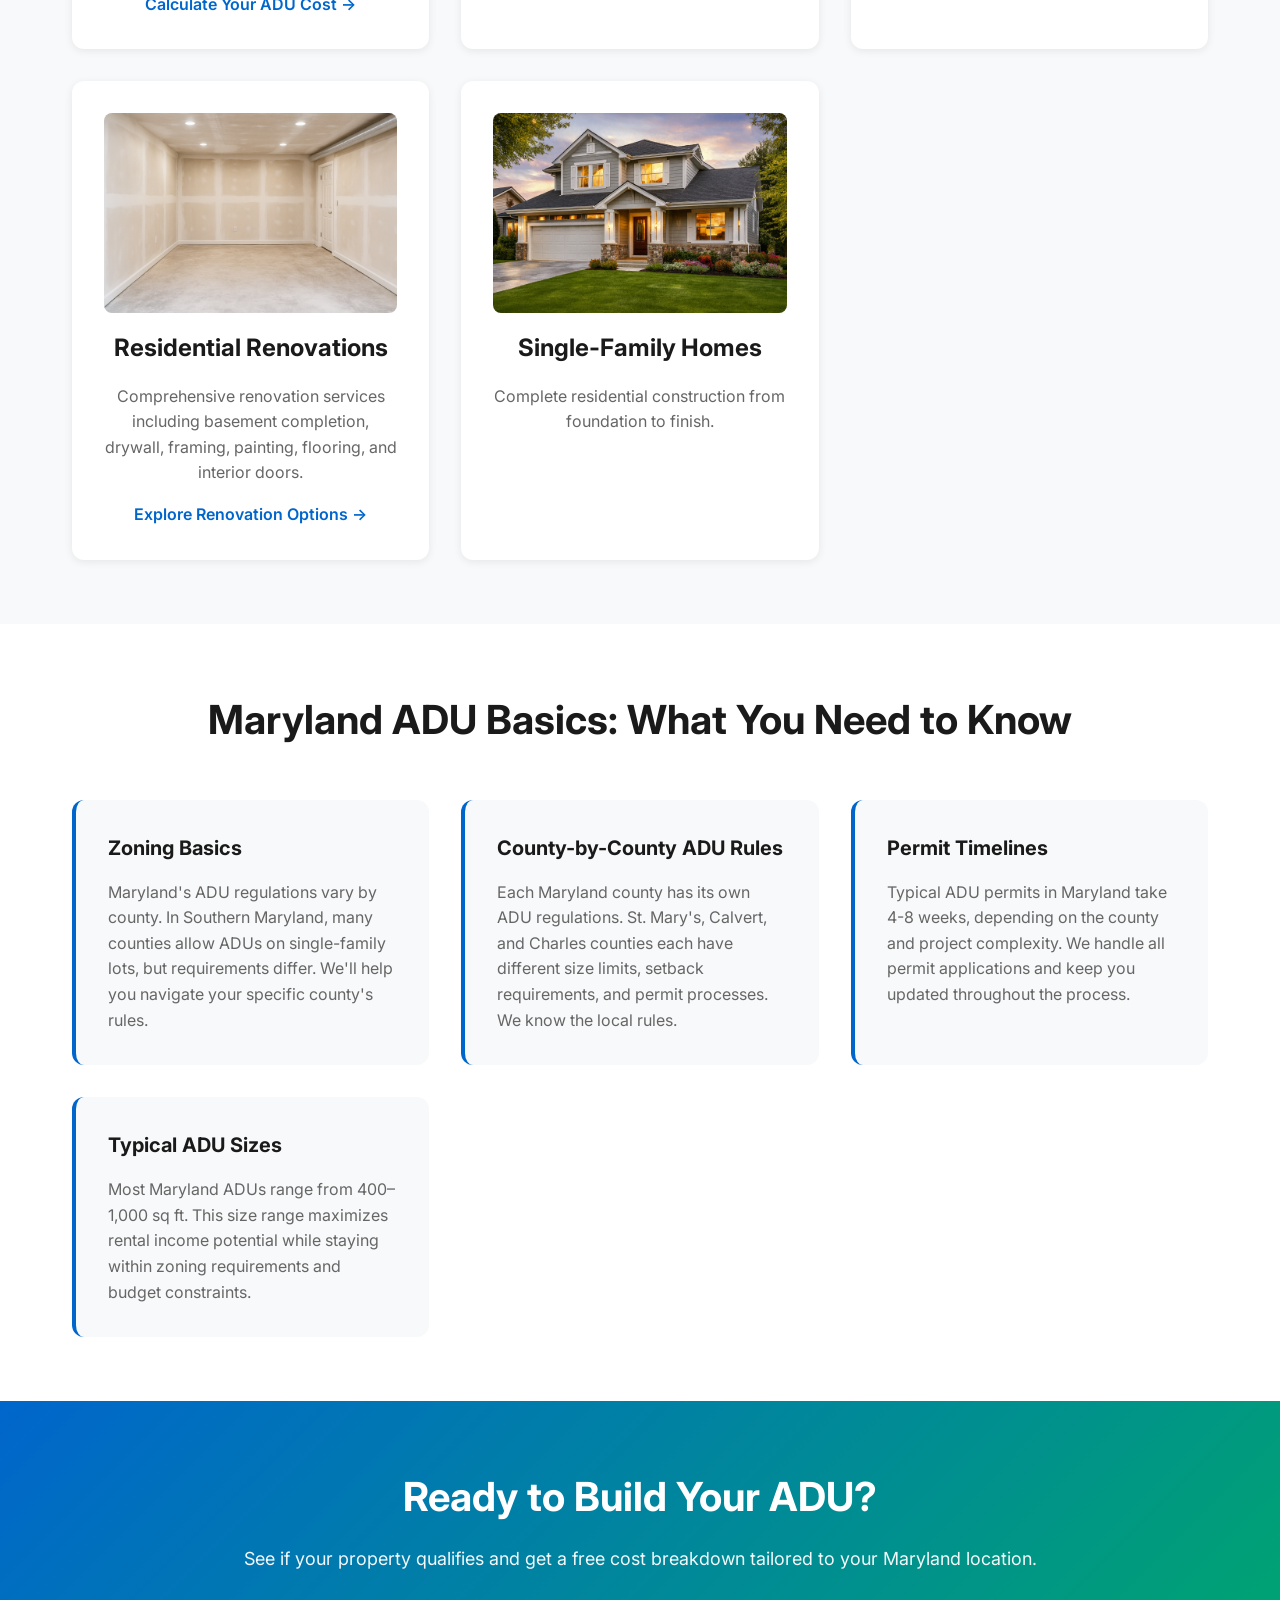
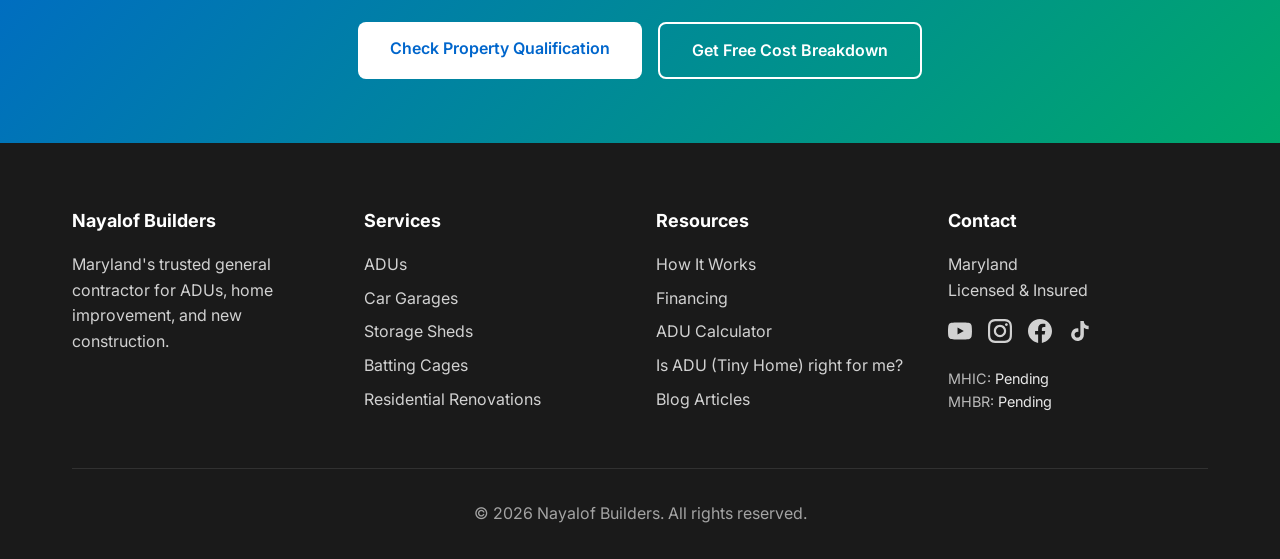
==== commit a7b75acb: "Initial upload of Nayalof Builders website" ====
--- a/index.html
+++ b/index.html
@@ -1,425 +1,425 @@
-<!doctype html>
-<html lang="en">
-  <head>
-    <meta charset="UTF-8" />
-    <meta name="viewport" content="width=device-width, initial-scale=1.0" />
-    <link rel="icon" type="image/png" href="images/Favicon.png">
-    <title>Nayalof Builders - Maryland's Trusted General Contractor</title>
-    <link rel="stylesheet" href="styles.css" />
-    <link rel="preconnect" href="https://fonts.googleapis.com" />
-    <link rel="preconnect" href="https://fonts.gstatic.com" crossorigin />
-    <link
-      href="https://fonts.googleapis.com/css2?family=Inter:wght@300;400;500;600;700&display=swap"
-      rel="stylesheet"
-    />
-  </head>
-  <body>
-    <!-- Navigation -->
-    <nav class="navbar">
-      <div class="nav-container">
-        <a href="index.html" class="logo">Nayalof Builders</a>
-        <ul class="nav-menu">
-          <li class="nav-item dropdown">
-            <a href="#" class="nav-link"
-              >Home Improvement <span class="dropdown-arrow">▼</span></a
-            >
-            <ul class="dropdown-menu">
-              <li><a href="shed.html">Storage Shed</a></li>
-              <li><a href="batting-cage.html">Batting Cage</a></li>
-              <li><a href="residential-renovations.html">Residential Renovations</a></li>
-            </ul>
-          </li>
-          <li class="nav-item dropdown">
-            <a href="#" class="nav-link"
-              >New Construction <span class="dropdown-arrow">▼</span></a
-            >
-            <ul class="dropdown-menu">
-                <li><a href="adu.html">Accessory Dwelling Unit (Granny-Flat)</a></li>
-                <li><a href="#car-garage">Car Garage <img src="images/ComingSoon.png" alt="Coming Soon" style="height: 32px; vertical-align: middle; margin-left: 4px;"></a></li>
-              <li><a href="#single-family">Single-Family Residential <img src="images/ComingSoon.png" alt="Coming Soon" style="height: 32px; vertical-align: middle; margin-left: 4px;"></a></li>
-            </ul>
-          </li>
-          <li class="nav-item dropdown">
-            <a href="#" class="nav-link"
-              >Learn More <span class="dropdown-arrow">▼</span></a
-            >
-            <ul class="dropdown-menu">
-              <li><a href="how-it-works.html">How It Works</a></li>
-              <li><a href="calculator.html">ADU Calculator</a></li>
-              <li><a href="financing.html">Financing</a></li>
-              <li><a href="Questionnaire_NewConstruction.html">Is ADU (Tiny Home) right for me?</a></li>
-            </ul>
-          </li>
-        </ul>
-        <div class="hamburger">
-          <span></span>
-          <span></span>
-          <span></span>
-        </div>
-      </div>
-    </nav>
-
-    <!-- Hero Section -->
-    <section class="hero">
-      <div class="hero-content">
-        <h1 class="hero-title">
-          Build Smarter. Build Better. Build With Nayalof Builders.
-        </h1>
-        <p class="hero-subtitle">
-          Maryland's trusted contractor for ADUs, home improvement, and new
-          residential construction — powered by clear math, transparent pricing,
-          and step-by-step guidance.
-        </p>
-        <div class="hero-buttons">
-          <a href="how-it-works.html" class="btn btn-primary"
-            >See How It Works</a
-          >
-          <a href="#why-adus" class="btn btn-secondary">Explore ADUs</a>
-        </div>
-      </div>
-    </section>
-
-    <!-- Why ADUs Section -->
-    <section id="why-adus" class="section why-adus">
-      <div class="container">
-        <h2 class="section-title">Why ADUs? The Math Makes Sense</h2>
-        <p class="section-intro">
-          Accessory Dwelling Units aren't just a trend—they're a smart financial
-          decision for Maryland homeowners. Here's the clear math behind why
-          ADUs work.
-        </p>
-
-        <div class="benefits-grid">
-          <div class="benefit-card">
-            <div class="benefit-icon">💰</div>
-            <h3>Extra Rental Income</h3>
-            <p class="benefit-math">
-              Average 2BR/1BA (non-apartment) rent in Southern Maryland:
-              <strong>$1,000–$1,600/mo</strong>
-            </p>
-            <p class="benefit-example">
-              At $1,400/mo, that's <strong>$16,800 per year</strong> in passive
-              income.
-            </p>
-          </div>
-
-          <div class="benefit-card">
-            <div class="benefit-icon">👨‍👩‍👧‍👦</div>
-            <h3>Multigenerational Privacy</h3>
-            <p>
-              Perfect for parents in their golden years or adult children
-              needing a head start—everyone gets their own space while staying
-              close.
-            </p>
-          </div>
-
-          <div class="benefit-card">
-            <div class="benefit-icon">📈</div>
-            <h3>Boost Property Value</h3>
-            <p>
-              ADUs significantly increase your home's resale value. You're not
-              just adding square footage—you're adding income potential that
-              buyers recognize.
-            </p>
-          </div>
-
-          <div class="benefit-card">
-            <div class="benefit-icon">🏡</div>
-            <h3>Most Affordable Path to Rental Real Estate</h3>
-            <p>
-              No land purchase required. Often no land clearing needed. Build on
-              property you already own and start generating income faster.
-            </p>
-          </div>
-
-          <div class="benefit-card">
-            <div class="benefit-icon">💳</div>
-            <h3>Financing Options</h3>
-            <p>
-              We work with trusted financing partners to make ADU construction
-              accessible.
-              <a href="financing.html" class="text-link"
-                >Explore your financing options</a
-              >
-              or learn more about
-              <a
-                href="https://www.renofi.com/contractors/"
-                target="_blank"
-                rel="noopener noreferrer"
-                class="text-link"
-                >RenoFi contractor financing</a
-              >.
-            </p>
-          </div>
-
-          <div class="benefit-card">
-            <div class="benefit-icon">🏖️</div>
-            <h3>Vacation Rental Income</h3>
-            <p>
-              Rent your ADU on platforms like Airbnb or VRBO. Maryland's location near D.C., 
-              Baltimore, and the Chesapeake Bay makes it ideal for short-term stays, often 
-              earning more per night than long-term rentals.
-            </p>
-          </div>
-        </div>
-      </div>
-    </section>
-
-    <!-- Step-by-Step Process -->
-    <section class="section process-section">
-      <div class="container">
-        <h2 class="section-title">How We Build: Your Step-by-Step Journey</h2>
-        <div class="process-steps">
-          <div class="process-step">
-            <div class="step-number">1</div>
-            <div class="step-icon">🔍</div>
-            <h3>Property Evaluation</h3>
-            <p>
-              We assess your property's potential, zoning requirements, and site
-              conditions. No guesswork—just clear facts about what's possible.
-            </p>
-          </div>
-
-          <div class="process-step">
-            <div class="step-number">2</div>
-            <div class="step-icon">📐</div>
-            <h3>Design + Cost Modeling</h3>
-            <p>
-              We create detailed designs and transparent cost breakdowns. You'll
-              see exactly where every dollar goes before we start.
-            </p>
-          </div>
-
-          <div class="process-step">
-            <div class="step-number">3</div>
-            <div class="step-icon">🧮</div>
-            <h3>Understand the Math</h3>
-            <p>
-              ROI, rental income, break-even timelines—we explain the numbers so
-              you can make an informed decision.
-            </p>
-          </div>
-
-          <div class="process-step">
-            <div class="step-number">4</div>
-            <div class="step-icon">📋</div>
-            <h3>Permits + Construction</h3>
-            <p>
-              We handle all Maryland permits and county requirements. Then we
-              build with precision, transparency, and regular updates.
-            </p>
-          </div>
-
-          <div class="process-step">
-            <div class="step-number">5</div>
-            <div class="step-icon">🏠</div>
-            <h3>Move In or Rent Out</h3>
-            <p>
-              Your new space is ready. Whether it's for family, rental income,
-              or both—you're set up for success.
-            </p>
-          </div>
-        </div>
-      </div>
-    </section>
-
-    <!-- Featured Services -->
-    <section class="section services-section">
-      <div class="container">
-        <h2 class="section-title">What We Build</h2>
-        <div class="services-grid">
-          <div class="service-card">
-            <div class="service-image" style="width: 100%; height: 200px; overflow: hidden; border-radius: var(--radius-md); margin-bottom: var(--spacing-sm);">
-              <img src="images/_ADU.png" alt="Accessory Dwelling Units" style="width: 100%; height: 100%; object-fit: cover;">
-            </div>
-            <h3>Accessory Dwelling Units</h3>
-            <p>
-              Detached or attached ADUs commonly known as Granny Flats or Tiny Homes perfect for rental income or
-              multigenerational living.
-            </p>
-            <a href="calculator.html" class="service-link"
-              >Calculate Your ADU Cost →</a
-            >
-          </div>
-
-          <div class="service-card">
-            <div class="service-image" style="width: 100%; height: 200px; overflow: hidden; border-radius: var(--radius-md); margin-bottom: var(--spacing-sm);">
-              <img src="images/_Garage.png" alt="Car Garages" style="width: 100%; height: 100%; object-fit: cover;">
-            </div>
-            <h3>Car Garages</h3>
-            <p>
-              Protect your vehicles and add storage space with a custom-built
-              garage.
-            </p>
-          </div>
-
-          <div class="service-card">
-            <div class="service-image" style="width: 100%; height: 200px; overflow: hidden; border-radius: var(--radius-md); margin-bottom: var(--spacing-sm);">
-              <img src="images/_Shed.jpg" alt="Sheds" style="width: 100%; height: 100%; object-fit: cover;">
-            </div>
-            <h3>Sheds</h3>
-            <p>
-              Custom storage solutions for tools, equipment, and outdoor gear.
-            </p>
-          </div>
-
-          <div class="service-card">
-            <div class="service-image" style="width: 100%; height: 200px; overflow: hidden; border-radius: var(--radius-md); margin-bottom: var(--spacing-sm);">
-              <img src="images/_Basement.png" alt="Residential Renovations" style="width: 100%; height: 100%; object-fit: cover;">
-            </div>
-            <h3>Residential Renovations</h3>
-            <p>
-              Comprehensive renovation services including basement completion, drywall, framing, painting, flooring, and interior doors.
-            </p>
-            <a href="residential-renovations.html" class="service-link">Explore Renovation Options →</a>
-          </div>
-
-          <div class="service-card">
-            <div class="service-image" style="width: 100%; height: 200px; overflow: hidden; border-radius: var(--radius-md); margin-bottom: var(--spacing-sm);">
-              <img src="images/_SingleFamilyDetached.png" alt="Single-Family Homes" style="width: 100%; height: 100%; object-fit: cover;">
-            </div>
-            <h3>Single-Family Homes</h3>
-            <p>Complete residential construction from foundation to finish.</p>
-          </div>
-        </div>
-      </div>
-    </section>
-
-    <!-- Maryland Education Section -->
-    <section class="section education-section">
-      <div class="container">
-        <h2 class="section-title">
-          Maryland ADU Basics: What You Need to Know
-        </h2>
-        <div class="education-content">
-          <div class="education-card">
-            <h3>Zoning Basics</h3>
-            <p>
-              Maryland's ADU regulations vary by county. In Southern Maryland,
-              many counties allow ADUs on single-family lots, but requirements
-              differ. We'll help you navigate your specific county's rules.
-            </p>
-          </div>
-
-          <div class="education-card">
-            <h3>County-by-County ADU Rules</h3>
-            <p>
-              Each Maryland county has its own ADU regulations. St. Mary's,
-              Calvert, and Charles counties each have different size limits,
-              setback requirements, and permit processes. We know the local
-              rules.
-            </p>
-          </div>
-
-          <div class="education-card">
-            <h3>Permit Timelines</h3>
-            <p>
-              Typical ADU permits in Maryland take 4-8 weeks, depending on the
-              county and project complexity. We handle all permit applications
-              and keep you updated throughout the process.
-            </p>
-          </div>
-
-          <div class="education-card">
-            <h3>Typical ADU Sizes</h3>
-            <p>
-              Most Maryland ADUs range from 400–1,000 sq ft. This size range
-              maximizes rental income potential while staying within zoning
-              requirements and budget constraints.
-            </p>
-          </div>
-        </div>
-      </div>
-    </section>
-
-    <!-- Call-to-Action Section -->
-    <section class="section cta-section">
-      <div class="container">
-        <div class="cta-content">
-          <h2>Ready to Build Your ADU?</h2>
-          <p>
-            See if your property qualifies and get a free cost breakdown
-            tailored to your Maryland location.
-          </p>
-          <div class="cta-buttons">
-            <a href="Questionnaire_NewConstruction.html" class="btn btn-primary"
-              >Check Property Qualification</a
-            >
-            <a href="calculator.html" class="btn btn-secondary"
-              >Get Free Cost Breakdown</a
-            >
-          </div>
-        </div>
-      </div>
-    </section>
-
-    <!-- Footer -->
-    <footer class="footer">
-      <div class="container">
-        <div class="footer-content">
-          <div class="footer-section">
-            <h4>Nayalof Builders</h4>
-            <p>
-              Maryland's trusted general contractor for ADUs, home improvement,
-              and new construction.
-            </p>
-          </div>
-          <div class="footer-section">
-            <h4>Services</h4>
-            <ul>
-              <li><a href="adu.html">ADUs</a></li>
-              <li><a href="#car-garage">Car Garages</a></li>
-              <li><a href="#sheds">Storage Sheds</a></li>
-              <li><a href="batting-cage.html">Batting Cages</a></li>
-              <li><a href="residential-renovations.html">Residential Renovations</a></li>
-            </ul>
-          </div>
-          <div class="footer-section">
-            <h4>Resources</h4>
-            <ul>
-              <li><a href="how-it-works.html">How It Works</a></li>
-              <li><a href="financing.html">Financing</a></li>
-              <li><a href="calculator.html">ADU Calculator</a></li>
-              <li><a href="Questionnaire_NewConstruction.html">Is ADU (Tiny Home) right for me?</a></li>
-              <li><a href="blog.html">Blog Articles</a></li>
-            </ul>
-          </div>
-          <div class="footer-section">
-            <h4>Contact</h4>
-            <p>Maryland</p>
-            <p>Licensed & Insured</p>
-            <div style="margin-top: var(--spacing-sm); display: flex; gap: var(--spacing-sm); align-items: center;">
-              <a href="#" target="_blank" rel="noopener noreferrer" style="color: rgba(255, 255, 255, 0.8); text-decoration: none; transition: color 0.2s;" title="YouTube" onmouseover="this.style.color='#FF0000'" onmouseout="this.style.color='rgba(255, 255, 255, 0.8)'">
-                <svg width="24" height="24" viewBox="0 0 24 24" fill="currentColor" xmlns="http://www.w3.org/2000/svg">
-                  <path d="M23.498 6.186a3.016 3.016 0 0 0-2.122-2.136C19.505 3.545 12 3.545 12 3.545s-7.505 0-9.377.505A3.017 3.017 0 0 0 .502 6.186C0 8.07 0 12 0 12s0 3.93.502 5.814a3.016 3.016 0 0 0 2.122 2.136c1.871.505 9.376.505 9.376.505s7.505 0 9.377-.505a3.015 3.015 0 0 0 2.122-2.136C24 15.93 24 12 24 12s0-3.93-.502-5.814zM9.545 15.568V8.432L15.818 12l-6.273 3.568z"/>
-                </svg>
-              </a>
-              <a href="#" target="_blank" rel="noopener noreferrer" style="color: rgba(255, 255, 255, 0.8); text-decoration: none; transition: color 0.2s;" title="Instagram" onmouseover="this.style.color='#E4405F'" onmouseout="this.style.color='rgba(255, 255, 255, 0.8)'">
-                <svg width="24" height="24" viewBox="0 0 24 24" fill="currentColor" xmlns="http://www.w3.org/2000/svg">
-                  <path d="M12 2.163c3.204 0 3.584.012 4.85.07 3.252.148 4.771 1.691 4.919 4.919.058 1.265.069 1.645.069 4.849 0 3.205-.012 3.584-.069 4.849-.149 3.225-1.664 4.771-4.919 4.919-1.266.058-1.644.07-4.85.07-3.204 0-3.584-.012-4.849-.07-3.26-.149-4.771-1.699-4.919-4.92-.058-1.265-.07-1.644-.07-4.849 0-3.204.013-3.583.07-4.849.149-3.227 1.664-4.771 4.919-4.919 1.266-.057 1.645-.069 4.849-.069zm0-2.163c-3.259 0-3.667.014-4.947.072-4.358.2-6.78 2.618-6.98 6.98-.059 1.281-.073 1.689-.073 4.948 0 3.259.014 3.668.072 4.948.2 4.358 2.618 6.78 6.98 6.98 1.281.058 1.689.072 4.948.072 3.259 0 3.668-.014 4.948-.072 4.354-.2 6.782-2.618 6.979-6.98.059-1.28.073-1.689.073-4.948 0-3.259-.014-3.667-.072-4.947-.196-4.354-2.617-6.78-6.979-6.98-1.281-.059-1.69-.073-4.949-.073zm0 5.838c-3.403 0-6.162 2.759-6.162 6.162s2.759 6.163 6.162 6.163 6.162-2.759 6.162-6.163c0-3.403-2.759-6.162-6.162-6.162zm0 10.162c-2.209 0-4-1.79-4-4 0-2.209 1.791-4 4-4s4 1.791 4 4c0 2.21-1.791 4-4 4zm6.406-11.845c-.796 0-1.441.645-1.441 1.44s.645 1.44 1.441 1.44c.795 0 1.439-.645 1.439-1.44s-.644-1.44-1.439-1.44z"/>
-                </svg>
-              </a>
-              <a href="#" target="_blank" rel="noopener noreferrer" style="color: rgba(255, 255, 255, 0.8); text-decoration: none; transition: color 0.2s;" title="Facebook" onmouseover="this.style.color='#1877F2'" onmouseout="this.style.color='rgba(255, 255, 255, 0.8)'">
-                <svg width="24" height="24" viewBox="0 0 24 24" fill="currentColor" xmlns="http://www.w3.org/2000/svg">
-                  <path d="M24 12.073c0-6.627-5.373-12-12-12s-12 5.373-12 12c0 5.99 4.388 10.954 10.125 11.854v-8.385H7.078v-3.47h3.047V9.43c0-3.007 1.792-4.669 4.533-4.669 1.312 0 2.686.235 2.686.235v2.953H15.83c-1.491 0-1.956.925-1.956 1.874v2.25h3.328l-.532 3.47h-2.796v8.385C19.612 23.027 24 18.062 24 12.073z"/>
-                </svg>
-              </a>
-              <a href="#" target="_blank" rel="noopener noreferrer" style="color: rgba(255, 255, 255, 0.8); text-decoration: none; transition: color 0.2s;" title="TikTok" onmouseover="this.style.color='#FE2C55'" onmouseout="this.style.color='rgba(255, 255, 255, 0.8)'">
-                <svg width="24" height="24" viewBox="0 0 24 24" fill="currentColor" xmlns="http://www.w3.org/2000/svg">
-                  <path d="M19.59 6.69a4.83 4.83 0 0 1-3.77-4.25V2h-3.45v13.67a2.89 2.89 0 0 1-5.2 1.74 2.89 2.89 0 0 1 2.31-4.64 2.93 2.93 0 0 1 .88.13V9.4a6.84 6.84 0 0 0-1-.05A6.33 6.33 0 0 0 5 20.1a6.34 6.34 0 0 0 10.86-4.43v-7a8.16 8.16 0 0 0 4.77 1.52v-3.4a4.85 4.85 0 0 1-1-.1z"/>
-                </svg>
-              </a>
-            </div>
-            <p style="margin-top: var(--spacing-sm); font-size: 0.9rem; color: rgba(255, 255, 255, 0.7);">MHIC: <span style="color: rgba(255, 255, 255, 0.9);">Pending</span></p>
-            <p style="font-size: 0.9rem; color: rgba(255, 255, 255, 0.7);">MHBR: <span style="color: rgba(255, 255, 255, 0.9);">Pending</span></p>
-          </div>
-        </div>
-        <div class="footer-bottom">
-          <p>&copy; <span id="copyright-year">2026</span> Nayalof Builders. All rights reserved.</p>
-        </div>
-      </div>
-    </footer>
-
-    <script src="script.js"></script>
-  </body>
-</html>
+<!doctype html>
+<html lang="en">
+  <head>
+    <meta charset="UTF-8" />
+    <meta name="viewport" content="width=device-width, initial-scale=1.0" />
+    <link rel="icon" type="image/png" href="images/Favicon.png">
+    <title>Nayalof Builders - Maryland's Trusted General Contractor</title>
+    <link rel="stylesheet" href="styles.css" />
+    <link rel="preconnect" href="https://fonts.googleapis.com" />
+    <link rel="preconnect" href="https://fonts.gstatic.com" crossorigin />
+    <link
+      href="https://fonts.googleapis.com/css2?family=Inter:wght@300;400;500;600;700&display=swap"
+      rel="stylesheet"
+    />
+  </head>
+  <body>
+    <!-- Navigation -->
+    <nav class="navbar">
+      <div class="nav-container">
+        <a href="index.html" class="logo">Nayalof Builders</a>
+        <ul class="nav-menu">
+          <li class="nav-item dropdown">
+            <a href="#" class="nav-link"
+              >Home Improvement <span class="dropdown-arrow">▼</span></a
+            >
+            <ul class="dropdown-menu">
+              <li><a href="shed.html">Storage Shed</a></li>
+              <li><a href="batting-cage.html">Batting Cage</a></li>
+              <li><a href="residential-renovations.html">Residential Renovations</a></li>
+            </ul>
+          </li>
+          <li class="nav-item dropdown">
+            <a href="#" class="nav-link"
+              >New Construction <span class="dropdown-arrow">▼</span></a
+            >
+            <ul class="dropdown-menu">
+                <li><a href="adu.html">Accessory Dwelling Unit (Granny-Flat)</a></li>
+                <li><a href="#car-garage">Car Garage <img src="images/ComingSoon.png" alt="Coming Soon" style="height: 32px; vertical-align: middle; margin-left: 4px;"></a></li>
+              <li><a href="#single-family">Single-Family Residential <img src="images/ComingSoon.png" alt="Coming Soon" style="height: 32px; vertical-align: middle; margin-left: 4px;"></a></li>
+            </ul>
+          </li>
+          <li class="nav-item dropdown">
+            <a href="#" class="nav-link"
+              >Learn More <span class="dropdown-arrow">▼</span></a
+            >
+            <ul class="dropdown-menu">
+              <li><a href="how-it-works.html">How It Works</a></li>
+              <li><a href="calculator.html">ADU Calculator</a></li>
+              <li><a href="financing.html">Financing</a></li>
+              <li><a href="Questionnaire_NewConstruction.html">Is ADU (Tiny Home) right for me?</a></li>
+            </ul>
+          </li>
+        </ul>
+        <div class="hamburger">
+          <span></span>
+          <span></span>
+          <span></span>
+        </div>
+      </div>
+    </nav>
+
+    <!-- Hero Section -->
+    <section class="hero">
+      <div class="hero-content">
+        <h1 class="hero-title">
+          Build Smarter. Build Better. Build With Nayalof Builders.
+        </h1>
+        <p class="hero-subtitle">
+          Maryland's trusted contractor for ADUs, home improvement, and new
+          residential construction — powered by clear math, transparent pricing,
+          and step-by-step guidance.
+        </p>
+        <div class="hero-buttons">
+          <a href="how-it-works.html" class="btn btn-primary"
+            >See How It Works</a
+          >
+          <a href="#why-adus" class="btn btn-secondary">Explore ADUs</a>
+        </div>
+      </div>
+    </section>
+
+    <!-- Why ADUs Section -->
+    <section id="why-adus" class="section why-adus">
+      <div class="container">
+        <h2 class="section-title">Why ADUs? The Math Makes Sense</h2>
+        <p class="section-intro">
+          Accessory Dwelling Units aren't just a trend—they're a smart financial
+          decision for Maryland homeowners. Here's the clear math behind why
+          ADUs work.
+        </p>
+
+        <div class="benefits-grid">
+          <div class="benefit-card">
+            <div class="benefit-icon">💰</div>
+            <h3>Extra Rental Income</h3>
+            <p class="benefit-math">
+              Average 2BR/1BA (non-apartment) rent in Southern Maryland:
+              <strong>$1,000–$1,600/mo</strong>
+            </p>
+            <p class="benefit-example">
+              At $1,400/mo, that's <strong>$16,800 per year</strong> in passive
+              income.
+            </p>
+          </div>
+
+          <div class="benefit-card">
+            <div class="benefit-icon">👨‍👩‍👧‍👦</div>
+            <h3>Multigenerational Privacy</h3>
+            <p>
+              Perfect for parents in their golden years or adult children
+              needing a head start—everyone gets their own space while staying
+              close.
+            </p>
+          </div>
+
+          <div class="benefit-card">
+            <div class="benefit-icon">📈</div>
+            <h3>Boost Property Value</h3>
+            <p>
+              ADUs significantly increase your home's resale value. You're not
+              just adding square footage—you're adding income potential that
+              buyers recognize.
+            </p>
+          </div>
+
+          <div class="benefit-card">
+            <div class="benefit-icon">🏡</div>
+            <h3>Most Affordable Path to Rental Real Estate</h3>
+            <p>
+              No land purchase required. Often no land clearing needed. Build on
+              property you already own and start generating income faster.
+            </p>
+          </div>
+
+          <div class="benefit-card">
+            <div class="benefit-icon">💳</div>
+            <h3>Financing Options</h3>
+            <p>
+              We work with trusted financing partners to make ADU construction
+              accessible.
+              <a href="financing.html" class="text-link"
+                >Explore your financing options</a
+              >
+              or learn more about
+              <a
+                href="https://www.renofi.com/contractors/"
+                target="_blank"
+                rel="noopener noreferrer"
+                class="text-link"
+                >RenoFi contractor financing</a
+              >.
+            </p>
+          </div>
+
+          <div class="benefit-card">
+            <div class="benefit-icon">🏖️</div>
+            <h3>Vacation Rental Income</h3>
+            <p>
+              Rent your ADU on platforms like Airbnb or VRBO. Maryland's location near D.C., 
+              Baltimore, and the Chesapeake Bay makes it ideal for short-term stays, often 
+              earning more per night than long-term rentals.
+            </p>
+          </div>
+        </div>
+      </div>
+    </section>
+
+    <!-- Step-by-Step Process -->
+    <section class="section process-section">
+      <div class="container">
+        <h2 class="section-title">How We Build: Your Step-by-Step Journey</h2>
+        <div class="process-steps">
+          <div class="process-step">
+            <div class="step-number">1</div>
+            <div class="step-icon">🔍</div>
+            <h3>Property Evaluation</h3>
+            <p>
+              We assess your property's potential, zoning requirements, and site
+              conditions. No guesswork—just clear facts about what's possible.
+            </p>
+          </div>
+
+          <div class="process-step">
+            <div class="step-number">2</div>
+            <div class="step-icon">📐</div>
+            <h3>Design + Cost Modeling</h3>
+            <p>
+              We create detailed designs and transparent cost breakdowns. You'll
+              see exactly where every dollar goes before we start.
+            </p>
+          </div>
+
+          <div class="process-step">
+            <div class="step-number">3</div>
+            <div class="step-icon">🧮</div>
+            <h3>Understand the Math</h3>
+            <p>
+              ROI, rental income, break-even timelines—we explain the numbers so
+              you can make an informed decision.
+            </p>
+          </div>
+
+          <div class="process-step">
+            <div class="step-number">4</div>
+            <div class="step-icon">📋</div>
+            <h3>Permits + Construction</h3>
+            <p>
+              We handle all Maryland permits and county requirements. Then we
+              build with precision, transparency, and regular updates.
+            </p>
+          </div>
+
+          <div class="process-step">
+            <div class="step-number">5</div>
+            <div class="step-icon">🏠</div>
+            <h3>Move In or Rent Out</h3>
+            <p>
+              Your new space is ready. Whether it's for family, rental income,
+              or both—you're set up for success.
+            </p>
+          </div>
+        </div>
+      </div>
+    </section>
+
+    <!-- Featured Services -->
+    <section class="section services-section">
+      <div class="container">
+        <h2 class="section-title">What We Build</h2>
+        <div class="services-grid">
+          <div class="service-card">
+            <div class="service-image" style="width: 100%; height: 200px; overflow: hidden; border-radius: var(--radius-md); margin-bottom: var(--spacing-sm);">
+              <img src="images/_ADU.png" alt="Accessory Dwelling Units" style="width: 100%; height: 100%; object-fit: cover;">
+            </div>
+            <h3>Accessory Dwelling Units</h3>
+            <p>
+              Detached or attached ADUs commonly known as Granny Flats or Tiny Homes perfect for rental income or
+              multigenerational living.
+            </p>
+            <a href="calculator.html" class="service-link"
+              >Calculate Your ADU Cost →</a
+            >
+          </div>
+
+          <div class="service-card">
+            <div class="service-image" style="width: 100%; height: 200px; overflow: hidden; border-radius: var(--radius-md); margin-bottom: var(--spacing-sm);">
+              <img src="images/_Garage.png" alt="Car Garages" style="width: 100%; height: 100%; object-fit: cover;">
+            </div>
+            <h3>Car Garages</h3>
+            <p>
+              Protect your vehicles and add storage space with a custom-built
+              garage.
+            </p>
+          </div>
+
+          <div class="service-card">
+            <div class="service-image" style="width: 100%; height: 200px; overflow: hidden; border-radius: var(--radius-md); margin-bottom: var(--spacing-sm);">
+              <img src="images/_Shed.jpg" alt="Sheds" style="width: 100%; height: 100%; object-fit: cover;">
+            </div>
+            <h3>Sheds</h3>
+            <p>
+              Custom storage solutions for tools, equipment, and outdoor gear.
+            </p>
+          </div>
+
+          <div class="service-card">
+            <div class="service-image" style="width: 100%; height: 200px; overflow: hidden; border-radius: var(--radius-md); margin-bottom: var(--spacing-sm);">
+              <img src="images/_Basement.png" alt="Residential Renovations" style="width: 100%; height: 100%; object-fit: cover;">
+            </div>
+            <h3>Residential Renovations</h3>
+            <p>
+              Comprehensive renovation services including basement completion, drywall, framing, painting, flooring, and interior doors.
+            </p>
+            <a href="residential-renovations.html" class="service-link">Explore Renovation Options →</a>
+          </div>
+
+          <div class="service-card">
+            <div class="service-image" style="width: 100%; height: 200px; overflow: hidden; border-radius: var(--radius-md); margin-bottom: var(--spacing-sm);">
+              <img src="images/_SingleFamilyDetached.png" alt="Single-Family Homes" style="width: 100%; height: 100%; object-fit: cover;">
+            </div>
+            <h3>Single-Family Homes</h3>
+            <p>Complete residential construction from foundation to finish.</p>
+          </div>
+        </div>
+      </div>
+    </section>
+
+    <!-- Maryland Education Section -->
+    <section class="section education-section">
+      <div class="container">
+        <h2 class="section-title">
+          Maryland ADU Basics: What You Need to Know
+        </h2>
+        <div class="education-content">
+          <div class="education-card">
+            <h3>Zoning Basics</h3>
+            <p>
+              Maryland's ADU regulations vary by county. In Southern Maryland,
+              many counties allow ADUs on single-family lots, but requirements
+              differ. We'll help you navigate your specific county's rules.
+            </p>
+          </div>
+
+          <div class="education-card">
+            <h3>County-by-County ADU Rules</h3>
+            <p>
+              Each Maryland county has its own ADU regulations. St. Mary's,
+              Calvert, and Charles counties each have different size limits,
+              setback requirements, and permit processes. We know the local
+              rules.
+            </p>
+          </div>
+
+          <div class="education-card">
+            <h3>Permit Timelines</h3>
+            <p>
+              Typical ADU permits in Maryland take 4-8 weeks, depending on the
+              county and project complexity. We handle all permit applications
+              and keep you updated throughout the process.
+            </p>
+          </div>
+
+          <div class="education-card">
+            <h3>Typical ADU Sizes</h3>
+            <p>
+              Most Maryland ADUs range from 400–1,000 sq ft. This size range
+              maximizes rental income potential while staying within zoning
+              requirements and budget constraints.
+            </p>
+          </div>
+        </div>
+      </div>
+    </section>
+
+    <!-- Call-to-Action Section -->
+    <section class="section cta-section">
+      <div class="container">
+        <div class="cta-content">
+          <h2>Ready to Build Your ADU?</h2>
+          <p>
+            See if your property qualifies and get a free cost breakdown
+            tailored to your Maryland location.
+          </p>
+          <div class="cta-buttons">
+            <a href="Questionnaire_NewConstruction.html" class="btn btn-primary"
+              >Check Property Qualification</a
+            >
+            <a href="calculator.html" class="btn btn-secondary"
+              >Get Free Cost Breakdown</a
+            >
+          </div>
+        </div>
+      </div>
+    </section>
+
+    <!-- Footer -->
+    <footer class="footer">
+      <div class="container">
+        <div class="footer-content">
+          <div class="footer-section">
+            <h4>Nayalof Builders</h4>
+            <p>
+              Maryland's trusted general contractor for ADUs, home improvement,
+              and new construction.
+            </p>
+          </div>
+          <div class="footer-section">
+            <h4>Services</h4>
+            <ul>
+              <li><a href="adu.html">ADUs</a></li>
+              <li><a href="#car-garage">Car Garages</a></li>
+              <li><a href="#sheds">Storage Sheds</a></li>
+              <li><a href="batting-cage.html">Batting Cages</a></li>
+              <li><a href="residential-renovations.html">Residential Renovations</a></li>
+            </ul>
+          </div>
+          <div class="footer-section">
+            <h4>Resources</h4>
+            <ul>
+              <li><a href="how-it-works.html">How It Works</a></li>
+              <li><a href="financing.html">Financing</a></li>
+              <li><a href="calculator.html">ADU Calculator</a></li>
+              <li><a href="Questionnaire_NewConstruction.html">Is ADU (Tiny Home) right for me?</a></li>
+              <li><a href="blog.html">Blog Articles</a></li>
+            </ul>
+          </div>
+          <div class="footer-section">
+            <h4>Contact</h4>
+            <p>Maryland</p>
+            <p>Licensed & Insured</p>
+            <div style="margin-top: var(--spacing-sm); display: flex; gap: var(--spacing-sm); align-items: center;">
+              <a href="#" target="_blank" rel="noopener noreferrer" style="color: rgba(255, 255, 255, 0.8); text-decoration: none; transition: color 0.2s;" title="YouTube" onmouseover="this.style.color='#FF0000'" onmouseout="this.style.color='rgba(255, 255, 255, 0.8)'">
+                <svg width="24" height="24" viewBox="0 0 24 24" fill="currentColor" xmlns="http://www.w3.org/2000/svg">
+                  <path d="M23.498 6.186a3.016 3.016 0 0 0-2.122-2.136C19.505 3.545 12 3.545 12 3.545s-7.505 0-9.377.505A3.017 3.017 0 0 0 .502 6.186C0 8.07 0 12 0 12s0 3.93.502 5.814a3.016 3.016 0 0 0 2.122 2.136c1.871.505 9.376.505 9.376.505s7.505 0 9.377-.505a3.015 3.015 0 0 0 2.122-2.136C24 15.93 24 12 24 12s0-3.93-.502-5.814zM9.545 15.568V8.432L15.818 12l-6.273 3.568z"/>
+                </svg>
+              </a>
+              <a href="#" target="_blank" rel="noopener noreferrer" style="color: rgba(255, 255, 255, 0.8); text-decoration: none; transition: color 0.2s;" title="Instagram" onmouseover="this.style.color='#E4405F'" onmouseout="this.style.color='rgba(255, 255, 255, 0.8)'">
+                <svg width="24" height="24" viewBox="0 0 24 24" fill="currentColor" xmlns="http://www.w3.org/2000/svg">
+                  <path d="M12 2.163c3.204 0 3.584.012 4.85.07 3.252.148 4.771 1.691 4.919 4.919.058 1.265.069 1.645.069 4.849 0 3.205-.012 3.584-.069 4.849-.149 3.225-1.664 4.771-4.919 4.919-1.266.058-1.644.07-4.85.07-3.204 0-3.584-.012-4.849-.07-3.26-.149-4.771-1.699-4.919-4.92-.058-1.265-.07-1.644-.07-4.849 0-3.204.013-3.583.07-4.849.149-3.227 1.664-4.771 4.919-4.919 1.266-.057 1.645-.069 4.849-.069zm0-2.163c-3.259 0-3.667.014-4.947.072-4.358.2-6.78 2.618-6.98 6.98-.059 1.281-.073 1.689-.073 4.948 0 3.259.014 3.668.072 4.948.2 4.358 2.618 6.78 6.98 6.98 1.281.058 1.689.072 4.948.072 3.259 0 3.668-.014 4.948-.072 4.354-.2 6.782-2.618 6.979-6.98.059-1.28.073-1.689.073-4.948 0-3.259-.014-3.667-.072-4.947-.196-4.354-2.617-6.78-6.979-6.98-1.281-.059-1.69-.073-4.949-.073zm0 5.838c-3.403 0-6.162 2.759-6.162 6.162s2.759 6.163 6.162 6.163 6.162-2.759 6.162-6.163c0-3.403-2.759-6.162-6.162-6.162zm0 10.162c-2.209 0-4-1.79-4-4 0-2.209 1.791-4 4-4s4 1.791 4 4c0 2.21-1.791 4-4 4zm6.406-11.845c-.796 0-1.441.645-1.441 1.44s.645 1.44 1.441 1.44c.795 0 1.439-.645 1.439-1.44s-.644-1.44-1.439-1.44z"/>
+                </svg>
+              </a>
+              <a href="#" target="_blank" rel="noopener noreferrer" style="color: rgba(255, 255, 255, 0.8); text-decoration: none; transition: color 0.2s;" title="Facebook" onmouseover="this.style.color='#1877F2'" onmouseout="this.style.color='rgba(255, 255, 255, 0.8)'">
+                <svg width="24" height="24" viewBox="0 0 24 24" fill="currentColor" xmlns="http://www.w3.org/2000/svg">
+                  <path d="M24 12.073c0-6.627-5.373-12-12-12s-12 5.373-12 12c0 5.99 4.388 10.954 10.125 11.854v-8.385H7.078v-3.47h3.047V9.43c0-3.007 1.792-4.669 4.533-4.669 1.312 0 2.686.235 2.686.235v2.953H15.83c-1.491 0-1.956.925-1.956 1.874v2.25h3.328l-.532 3.47h-2.796v8.385C19.612 23.027 24 18.062 24 12.073z"/>
+                </svg>
+              </a>
+              <a href="#" target="_blank" rel="noopener noreferrer" style="color: rgba(255, 255, 255, 0.8); text-decoration: none; transition: color 0.2s;" title="TikTok" onmouseover="this.style.color='#FE2C55'" onmouseout="this.style.color='rgba(255, 255, 255, 0.8)'">
+                <svg width="24" height="24" viewBox="0 0 24 24" fill="currentColor" xmlns="http://www.w3.org/2000/svg">
+                  <path d="M19.59 6.69a4.83 4.83 0 0 1-3.77-4.25V2h-3.45v13.67a2.89 2.89 0 0 1-5.2 1.74 2.89 2.89 0 0 1 2.31-4.64 2.93 2.93 0 0 1 .88.13V9.4a6.84 6.84 0 0 0-1-.05A6.33 6.33 0 0 0 5 20.1a6.34 6.34 0 0 0 10.86-4.43v-7a8.16 8.16 0 0 0 4.77 1.52v-3.4a4.85 4.85 0 0 1-1-.1z"/>
+                </svg>
+              </a>
+            </div>
+            <p style="margin-top: var(--spacing-sm); font-size: 0.9rem; color: rgba(255, 255, 255, 0.7);">MHIC: <span style="color: rgba(255, 255, 255, 0.9);">Pending</span></p>
+            <p style="font-size: 0.9rem; color: rgba(255, 255, 255, 0.7);">MHBR: <span style="color: rgba(255, 255, 255, 0.9);">Pending</span></p>
+          </div>
+        </div>
+        <div class="footer-bottom">
+          <p>&copy; <span id="copyright-year">2026</span> Nayalof Builders. All rights reserved.</p>
+        </div>
+      </div>
+    </footer>
+
+    <script src="script.js"></script>
+  </body>
+</html>
--- a/styles.css
+++ b/styles.css
@@ -1,942 +1,942 @@
-/* Reset and Base Styles */
-* {
-    margin: 0;
-    padding: 0;
-    box-sizing: border-box;
-}
-
-:root {
-    /* Color Palette - Matching RenoFi's soft blues and greens */
-    --primary-blue: #0066CC;
-    --primary-blue-dark: #0052A3;
-    --primary-blue-light: #E6F2FF;
-    --secondary-green: #00A86B;
-    --secondary-green-light: #E6F7F0;
-    --accent-teal: #00B8A9;
-    --text-dark: #1A1A1A;
-    --text-gray: #666666;
-    --text-light: #999999;
-    --bg-white: #FFFFFF;
-    --bg-light: #F8F9FA;
-    --bg-gray: #F5F5F5;
-    --border-color: #E0E0E0;
-    --shadow-sm: 0 2px 8px rgba(0, 0, 0, 0.08);
-    --shadow-md: 0 4px 16px rgba(0, 0, 0, 0.12);
-    --shadow-lg: 0 8px 24px rgba(0, 0, 0, 0.16);
-    
-    /* Typography */
-    --font-family: 'Inter', -apple-system, BlinkMacSystemFont, 'Segoe UI', sans-serif;
-    --font-size-base: 16px;
-    --line-height-base: 1.6;
-    
-    /* Spacing */
-    --spacing-xs: 0.5rem;
-    --spacing-sm: 1rem;
-    --spacing-md: 2rem;
-    --spacing-lg: 3rem;
-    --spacing-xl: 4rem;
-    
-    /* Border Radius */
-    --radius-sm: 4px;
-    --radius-md: 8px;
-    --radius-lg: 12px;
-    --radius-xl: 16px;
-}
-
-body {
-    font-family: var(--font-family);
-    font-size: var(--font-size-base);
-    line-height: var(--line-height-base);
-    color: var(--text-dark);
-    background-color: var(--bg-white);
-    overflow-x: hidden;
-}
-
-.container {
-    max-width: 1200px;
-    margin: 0 auto;
-    padding: 0 var(--spacing-md);
-}
-
-/* Navigation */
-.navbar {
-    position: sticky;
-    top: 0;
-    background: var(--bg-white);
-    box-shadow: var(--shadow-sm);
-    z-index: 1000;
-    padding: var(--spacing-sm) 0;
-}
-
-.nav-container {
-    max-width: 1200px;
-    margin: 0 auto;
-    padding: 0 var(--spacing-md);
-    display: flex;
-    justify-content: space-between;
-    align-items: center;
-}
-
-.logo {
-    font-size: 1.5rem;
-    font-weight: 700;
-    color: var(--primary-blue);
-    text-decoration: none;
-    letter-spacing: -0.5px;
-}
-
-.nav-menu {
-    display: flex;
-    list-style: none;
-    gap: var(--spacing-md);
-    align-items: center;
-}
-
-.nav-item {
-    position: relative;
-}
-
-.nav-link {
-    color: var(--text-dark);
-    text-decoration: none;
-    font-weight: 500;
-    padding: var(--spacing-xs) var(--spacing-sm);
-    display: flex;
-    align-items: center;
-    gap: 0.25rem;
-    transition: color 0.2s;
-}
-
-.nav-link:hover {
-    color: var(--primary-blue);
-}
-
-.dropdown-arrow {
-    font-size: 0.7rem;
-    transition: transform 0.2s;
-}
-
-.nav-item:hover .dropdown-arrow {
-    transform: rotate(180deg);
-}
-
-.dropdown-menu {
-    position: absolute;
-    top: 100%;
-    left: 0;
-    background: var(--bg-white);
-    box-shadow: var(--shadow-md);
-    border-radius: var(--radius-md);
-    list-style: none;
-    min-width: 220px;
-    padding: var(--spacing-xs) 0;
-    opacity: 0;
-    visibility: hidden;
-    transform: translateY(-10px);
-    transition: all 0.3s ease;
-    margin-top: var(--spacing-xs);
-}
-
-.nav-item:hover .dropdown-menu {
-    opacity: 1;
-    visibility: visible;
-    transform: translateY(0);
-}
-
-.dropdown-menu li {
-    padding: 0;
-}
-
-.dropdown-menu a {
-    display: block;
-    padding: var(--spacing-sm) var(--spacing-md);
-    color: var(--text-dark);
-    text-decoration: none;
-    transition: background-color 0.2s;
-}
-
-.dropdown-menu a:hover {
-    background-color: var(--bg-light);
-    color: var(--primary-blue);
-}
-
-.hamburger {
-    display: none;
-    flex-direction: column;
-    gap: 4px;
-    cursor: pointer;
-}
-
-.hamburger span {
-    width: 25px;
-    height: 3px;
-    background: var(--text-dark);
-    border-radius: 2px;
-    transition: all 0.3s;
-}
-
-/* Hero Section */
-.hero {
-    width: 100%;
-    height: 75vh;
-    min-height: 600px;
-    background: linear-gradient(135deg, var(--primary-blue-light) 0%, var(--secondary-green-light) 100%);
-    background-image: url('images/background_image.png');
-    background-size: cover;
-    background-position: center;
-    background-blend-mode: overlay;
-    display: flex;
-    align-items: center;
-    justify-content: center;
-    position: relative;
-}
-
-.hero::before {
-    content: '';
-    position: absolute;
-    top: 0;
-    left: 0;
-    right: 0;
-    bottom: 0;
-    background: rgba(0, 102, 204, 0.3);
-}
-
-.hero-content {
-    max-width: 800px;
-    text-align: center;
-    padding: var(--spacing-md);
-    position: relative;
-    z-index: 1;
-    color: white;
-}
-
-.hero-title {
-    font-size: 3.5rem;
-    font-weight: 700;
-    line-height: 1.2;
-    margin-bottom: var(--spacing-md);
-    text-shadow: 0 2px 8px rgba(0, 0, 0, 0.2);
-}
-
-.hero-subtitle {
-    font-size: 1.25rem;
-    line-height: 1.6;
-    margin-bottom: var(--spacing-lg);
-    opacity: 0.95;
-}
-
-.hero-buttons {
-    display: flex;
-    gap: var(--spacing-sm);
-    justify-content: center;
-    flex-wrap: wrap;
-}
-
-/* Buttons */
-.btn {
-    display: inline-block;
-    padding: 0.875rem 2rem;
-    border-radius: var(--radius-md);
-    text-decoration: none;
-    font-weight: 600;
-    transition: all 0.3s;
-    border: none;
-    cursor: pointer;
-    font-size: 1rem;
-}
-
-.btn-primary {
-    background: var(--primary-blue);
-    color: white;
-}
-
-.btn-primary:hover {
-    background: var(--primary-blue-dark);
-    transform: translateY(-2px);
-    box-shadow: var(--shadow-md);
-}
-
-.btn-secondary {
-    background: white;
-    color: var(--primary-blue);
-    border: 2px solid white;
-}
-
-.btn-secondary:hover {
-    background: transparent;
-    color: white;
-    transform: translateY(-2px);
-    box-shadow: var(--shadow-md);
-}
-
-/* Sections */
-.section {
-    padding: var(--spacing-xl) 0;
-}
-
-.section-title {
-    font-size: 2.5rem;
-    font-weight: 700;
-    text-align: center;
-    margin-bottom: var(--spacing-md);
-    color: var(--text-dark);
-}
-
-.section-intro {
-    text-align: center;
-    font-size: 1.125rem;
-    color: var(--text-gray);
-    max-width: 700px;
-    margin: 0 auto var(--spacing-lg);
-}
-
-/* Why ADUs Section */
-.why-adus {
-    background: var(--bg-light);
-}
-
-.benefits-grid {
-    display: grid;
-    grid-template-columns: repeat(auto-fit, minmax(280px, 1fr));
-    gap: var(--spacing-md);
-    margin-top: var(--spacing-lg);
-}
-
-.benefit-card {
-    background: white;
-    padding: var(--spacing-md);
-    border-radius: var(--radius-lg);
-    box-shadow: var(--shadow-sm);
-    transition: transform 0.3s, box-shadow 0.3s;
-}
-
-.benefit-card:hover {
-    transform: translateY(-4px);
-    box-shadow: var(--shadow-md);
-}
-
-.benefit-icon {
-    font-size: 3rem;
-    margin-bottom: var(--spacing-sm);
-}
-
-.benefit-card h3 {
-    font-size: 1.5rem;
-    margin-bottom: var(--spacing-sm);
-    color: var(--text-dark);
-}
-
-.benefit-math {
-    font-size: 1.125rem;
-    color: var(--primary-blue);
-    margin-bottom: var(--spacing-xs);
-}
-
-.benefit-example {
-    color: var(--text-gray);
-    margin-top: var(--spacing-xs);
-}
-
-.text-link {
-    color: var(--primary-blue);
-    text-decoration: none;
-    font-weight: 500;
-}
-
-.text-link:hover {
-    text-decoration: underline;
-}
-
-/* Process Section */
-.process-section {
-    background: white;
-}
-
-.process-steps {
-    display: grid;
-    grid-template-columns: repeat(auto-fit, minmax(200px, 1fr));
-    gap: var(--spacing-md);
-    margin-top: var(--spacing-lg);
-}
-
-.process-step {
-    text-align: center;
-    padding: var(--spacing-md);
-}
-
-.step-number {
-    display: inline-block;
-    width: 40px;
-    height: 40px;
-    background: var(--primary-blue);
-    color: white;
-    border-radius: 50%;
-    line-height: 40px;
-    font-weight: 700;
-    margin-bottom: var(--spacing-sm);
-}
-
-.step-icon {
-    font-size: 3rem;
-    margin-bottom: var(--spacing-sm);
-}
-
-.process-step h3 {
-    font-size: 1.25rem;
-    margin-bottom: var(--spacing-sm);
-    color: var(--text-dark);
-}
-
-.process-step p {
-    color: var(--text-gray);
-}
-
-/* Services Section */
-.services-section {
-    background: var(--bg-light);
-}
-
-.services-grid {
-    display: grid;
-    grid-template-columns: repeat(auto-fit, minmax(300px, 1fr));
-    gap: var(--spacing-md);
-    margin-top: var(--spacing-lg);
-}
-
-.service-card {
-    background: white;
-    padding: var(--spacing-md);
-    border-radius: var(--radius-lg);
-    box-shadow: var(--shadow-sm);
-    transition: transform 0.3s, box-shadow 0.3s;
-    text-align: center;
-}
-
-.service-card:hover {
-    transform: translateY(-4px);
-    box-shadow: var(--shadow-md);
-}
-
-.service-image {
-    font-size: 4rem;
-    margin-bottom: var(--spacing-sm);
-}
-
-.service-card h3 {
-    font-size: 1.5rem;
-    margin-bottom: var(--spacing-sm);
-    color: var(--text-dark);
-}
-
-.service-card p {
-    color: var(--text-gray);
-    margin-bottom: var(--spacing-sm);
-}
-
-.service-link {
-    color: var(--primary-blue);
-    text-decoration: none;
-    font-weight: 600;
-}
-
-.service-link:hover {
-    text-decoration: underline;
-}
-
-/* Education Section */
-.education-section {
-    background: white;
-}
-
-.education-content {
-    display: grid;
-    grid-template-columns: repeat(auto-fit, minmax(280px, 1fr));
-    gap: var(--spacing-md);
-    margin-top: var(--spacing-lg);
-}
-
-.education-card {
-    background: var(--bg-light);
-    padding: var(--spacing-md);
-    border-radius: var(--radius-lg);
-    border-left: 4px solid var(--primary-blue);
-}
-
-.education-card h3 {
-    font-size: 1.25rem;
-    margin-bottom: var(--spacing-sm);
-    color: var(--text-dark);
-}
-
-.education-card p {
-    color: var(--text-gray);
-}
-
-/* CTA Section */
-.cta-section {
-    background: linear-gradient(135deg, var(--primary-blue) 0%, var(--secondary-green) 100%);
-    color: white;
-    text-align: center;
-}
-
-.cta-content h2 {
-    font-size: 2.5rem;
-    margin-bottom: var(--spacing-sm);
-    color: white;
-}
-
-.cta-content p {
-    font-size: 1.125rem;
-    margin-bottom: var(--spacing-lg);
-    opacity: 0.95;
-}
-
-.cta-buttons {
-    display: flex;
-    gap: var(--spacing-sm);
-    justify-content: center;
-    flex-wrap: wrap;
-}
-
-.cta-section .btn-primary {
-    background: white;
-    color: var(--primary-blue);
-}
-
-.cta-section .btn-primary:hover {
-    background: var(--bg-light);
-}
-
-.cta-section .btn-secondary {
-    background: transparent;
-    color: white;
-    border: 2px solid white;
-}
-
-.cta-section .btn-secondary:hover {
-    background: white;
-    color: var(--primary-blue);
-}
-
-/* Footer */
-.footer {
-    background: var(--text-dark);
-    color: white;
-    padding: var(--spacing-xl) 0 var(--spacing-md);
-}
-
-.footer-content {
-    display: grid;
-    grid-template-columns: repeat(auto-fit, minmax(200px, 1fr));
-    gap: var(--spacing-md);
-    margin-bottom: var(--spacing-lg);
-}
-
-.footer-section h4 {
-    margin-bottom: var(--spacing-sm);
-    font-size: 1.125rem;
-}
-
-.footer-section p {
-    color: rgba(255, 255, 255, 0.8);
-    line-height: 1.6;
-}
-
-.footer-section ul {
-    list-style: none;
-}
-
-.footer-section ul li {
-    margin-bottom: var(--spacing-xs);
-}
-
-.footer-section a {
-    color: rgba(255, 255, 255, 0.8);
-    text-decoration: none;
-    transition: color 0.2s;
-}
-
-.footer-section a:hover {
-    color: white;
-}
-
-.footer-bottom {
-    text-align: center;
-    padding-top: var(--spacing-md);
-    border-top: 1px solid rgba(255, 255, 255, 0.1);
-    color: rgba(255, 255, 255, 0.6);
-}
-
-/* Calculator Styles */
-.calculator-container {
-    max-width: 900px;
-    margin: 0 auto;
-    padding: var(--spacing-xl) var(--spacing-md);
-}
-
-.calculator-card {
-    background: white;
-    border-radius: var(--radius-xl);
-    box-shadow: var(--shadow-md);
-    padding: var(--spacing-lg);
-    margin-bottom: var(--spacing-lg);
-}
-
-.calculator-title {
-    font-size: 2rem;
-    margin-bottom: var(--spacing-md);
-    color: var(--text-dark);
-}
-
-.form-group {
-    margin-bottom: var(--spacing-md);
-}
-
-.form-group label {
-    display: block;
-    margin-bottom: var(--spacing-xs);
-    font-weight: 600;
-    color: var(--text-dark);
-}
-
-.form-group input,
-.form-group select {
-    width: 100%;
-    padding: 0.875rem;
-    border: 2px solid var(--border-color);
-    border-radius: var(--radius-md);
-    font-size: 1rem;
-    transition: border-color 0.2s;
-}
-
-.form-group input:focus,
-.form-group select:focus {
-    outline: none;
-    border-color: var(--primary-blue);
-}
-
-.slider-container {
-    margin-top: var(--spacing-xs);
-}
-
-.slider {
-    width: 100%;
-    height: 8px;
-    border-radius: 4px;
-    background: var(--bg-gray);
-    outline: none;
-    -webkit-appearance: none;
-}
-
-.slider::-webkit-slider-thumb {
-    -webkit-appearance: none;
-    appearance: none;
-    width: 20px;
-    height: 20px;
-    border-radius: 50%;
-    background: var(--primary-blue);
-    cursor: pointer;
-}
-
-.slider::-moz-range-thumb {
-    width: 20px;
-    height: 20px;
-    border-radius: 50%;
-    background: var(--primary-blue);
-    cursor: pointer;
-    border: none;
-}
-
-.slider-value {
-    display: inline-block;
-    margin-left: var(--spacing-sm);
-    font-weight: 600;
-    color: var(--primary-blue);
-}
-
-.results {
-    background: var(--primary-blue-light);
-    border-radius: var(--radius-lg);
-    padding: var(--spacing-md);
-    margin-top: var(--spacing-lg);
-}
-
-.results-title {
-    font-size: 1.5rem;
-    margin-bottom: var(--spacing-md);
-    color: var(--text-dark);
-}
-
-.result-item {
-    display: flex;
-    justify-content: space-between;
-    padding: var(--spacing-sm) 0;
-    border-bottom: 1px solid rgba(0, 102, 204, 0.1);
-}
-
-.result-item:last-child {
-    border-bottom: none;
-}
-
-.result-label {
-    color: var(--text-gray);
-}
-
-.result-value {
-    font-weight: 700;
-    font-size: 1.125rem;
-    color: var(--primary-blue);
-}
-
-.result-highlight {
-    background: var(--secondary-green-light);
-    padding: var(--spacing-md);
-    border-radius: var(--radius-md);
-    margin-top: var(--spacing-md);
-    text-align: center;
-    font-size: 1.25rem;
-    font-weight: 600;
-    color: var(--secondary-green);
-}
-
-/* Responsive Design */
-@media (max-width: 768px) {
-    .hamburger {
-        display: flex;
-    }
-    
-    .nav-menu {
-        position: fixed;
-        left: -100%;
-        top: 70px;
-        flex-direction: column;
-        background-color: white;
-        width: 100%;
-        text-align: center;
-        transition: 0.3s;
-        box-shadow: var(--shadow-md);
-        padding: var(--spacing-md) 0;
-    }
-    
-    .nav-menu.active {
-        left: 0;
-    }
-    
-    .hero-title {
-        font-size: 2.5rem;
-    }
-    
-    .hero-subtitle {
-        font-size: 1.125rem;
-    }
-    
-    .section-title {
-        font-size: 2rem;
-    }
-    
-    .benefits-grid,
-    .services-grid,
-    .education-content {
-        grid-template-columns: 1fr;
-    }
-    
-    .process-steps {
-        grid-template-columns: 1fr;
-    }
-    
-    .hero-buttons,
-    .cta-buttons {
-        flex-direction: column;
-    }
-    
-    .btn {
-        width: 100%;
-        text-align: center;
-    }
-}
-
-/* Shed Page Specific Styles */
-.shed-model-card {
-    background: white;
-    border-radius: var(--radius-xl);
-    box-shadow: var(--shadow-md);
-    padding: var(--spacing-lg);
-    margin-bottom: var(--spacing-lg);
-    transition: box-shadow 0.3s;
-}
-
-.shed-model-card:hover {
-    box-shadow: var(--shadow-lg);
-}
-
-.shed-model-header {
-    display: grid;
-    grid-template-columns: 1fr 1fr;
-    gap: var(--spacing-lg);
-    margin-bottom: var(--spacing-md);
-}
-
-.shed-model-image {
-    width: 100%;
-}
-
-.shed-model-info {
-    display: flex;
-    flex-direction: column;
-    justify-content: center;
-}
-
-.shed-model-name {
-    font-size: 2rem;
-    font-weight: 700;
-    color: var(--text-dark);
-    margin-bottom: var(--spacing-sm);
-}
-
-.shed-model-description {
-    color: var(--text-gray);
-    line-height: 1.6;
-    margin-bottom: var(--spacing-md);
-}
-
-.shed-details {
-    margin-top: var(--spacing-md);
-    padding-top: var(--spacing-md);
-    border-top: 2px solid var(--border-color);
-    animation: fadeIn 0.3s ease-in;
-}
-
-@keyframes fadeIn {
-    from {
-        opacity: 0;
-        transform: translateY(-10px);
-    }
-    to {
-        opacity: 1;
-        transform: translateY(0);
-    }
-}
-
-.shed-pricing {
-    display: grid;
-    grid-template-columns: repeat(auto-fit, minmax(250px, 1fr));
-    gap: var(--spacing-md);
-    margin-bottom: var(--spacing-md);
-    padding: var(--spacing-md);
-    background: var(--bg-light);
-    border-radius: var(--radius-md);
-}
-
-.price-item {
-    display: flex;
-    flex-direction: column;
-    gap: var(--spacing-xs);
-}
-
-.price-label {
-    color: var(--text-gray);
-    font-size: 0.9rem;
-}
-
-.price-value {
-    font-size: 1.5rem;
-    font-weight: 700;
-    color: var(--primary-blue);
-}
-
-.monthly-payment {
-    color: var(--secondary-green);
-    font-size: 1.75rem;
-}
-
-.shed-features {
-    margin-bottom: var(--spacing-md);
-}
-
-.shed-features h4 {
-    font-size: 1.25rem;
-    margin-bottom: var(--spacing-sm);
-    color: var(--text-dark);
-}
-
-.shed-features ul {
-    list-style: none;
-    padding: 0;
-}
-
-.shed-features li {
-    padding: var(--spacing-xs) 0;
-    padding-left: var(--spacing-md);
-    position: relative;
-    color: var(--text-gray);
-}
-
-.shed-features li::before {
-    content: '✓';
-    position: absolute;
-    left: 0;
-    color: var(--secondary-green);
-    font-weight: 700;
-}
-
-.shed-disclaimers {
-    padding: var(--spacing-sm);
-    background: var(--bg-light);
-    border-radius: var(--radius-md);
-    border-left: 3px solid var(--text-light);
-}
-
-.shed-disclaimers p {
-    margin: var(--spacing-xs) 0;
-    color: var(--text-gray);
-    font-size: 0.9rem;
-}
-
-.shed-size-selector {
-    width: 100%;
-    padding: 0.875rem;
-    border: 2px solid var(--border-color);
-    border-radius: var(--radius-md);
-    font-size: 1rem;
-    background: white;
-    cursor: pointer;
-    transition: border-color 0.2s;
-}
-
-.shed-size-selector:focus {
-    outline: none;
-    border-color: var(--primary-blue);
-}
-
-@media (max-width: 768px) {
-    .shed-model-header {
-        grid-template-columns: 1fr;
-    }
-    
-    .shed-pricing {
-        grid-template-columns: 1fr;
-    }
-}
-
-@media (max-width: 480px) {
-    .hero {
-        height: 60vh;
-        min-height: 500px;
-    }
-    
-    .hero-title {
-        font-size: 2rem;
-    }
-    
-    .section-title {
-        font-size: 1.75rem;
-    }
-    
-    .container {
-        padding: 0 var(--spacing-sm);
-    }
-    
-    .shed-model-name {
-        font-size: 1.5rem;
-    }
-}
+/* Reset and Base Styles */
+* {
+    margin: 0;
+    padding: 0;
+    box-sizing: border-box;
+}
+
+:root {
+    /* Color Palette - Matching RenoFi's soft blues and greens */
+    --primary-blue: #0066CC;
+    --primary-blue-dark: #0052A3;
+    --primary-blue-light: #E6F2FF;
+    --secondary-green: #00A86B;
+    --secondary-green-light: #E6F7F0;
+    --accent-teal: #00B8A9;
+    --text-dark: #1A1A1A;
+    --text-gray: #666666;
+    --text-light: #999999;
+    --bg-white: #FFFFFF;
+    --bg-light: #F8F9FA;
+    --bg-gray: #F5F5F5;
+    --border-color: #E0E0E0;
+    --shadow-sm: 0 2px 8px rgba(0, 0, 0, 0.08);
+    --shadow-md: 0 4px 16px rgba(0, 0, 0, 0.12);
+    --shadow-lg: 0 8px 24px rgba(0, 0, 0, 0.16);
+    
+    /* Typography */
+    --font-family: 'Inter', -apple-system, BlinkMacSystemFont, 'Segoe UI', sans-serif;
+    --font-size-base: 16px;
+    --line-height-base: 1.6;
+    
+    /* Spacing */
+    --spacing-xs: 0.5rem;
+    --spacing-sm: 1rem;
+    --spacing-md: 2rem;
+    --spacing-lg: 3rem;
+    --spacing-xl: 4rem;
+    
+    /* Border Radius */
+    --radius-sm: 4px;
+    --radius-md: 8px;
+    --radius-lg: 12px;
+    --radius-xl: 16px;
+}
+
+body {
+    font-family: var(--font-family);
+    font-size: var(--font-size-base);
+    line-height: var(--line-height-base);
+    color: var(--text-dark);
+    background-color: var(--bg-white);
+    overflow-x: hidden;
+}
+
+.container {
+    max-width: 1200px;
+    margin: 0 auto;
+    padding: 0 var(--spacing-md);
+}
+
+/* Navigation */
+.navbar {
+    position: sticky;
+    top: 0;
+    background: var(--bg-white);
+    box-shadow: var(--shadow-sm);
+    z-index: 1000;
+    padding: var(--spacing-sm) 0;
+}
+
+.nav-container {
+    max-width: 1200px;
+    margin: 0 auto;
+    padding: 0 var(--spacing-md);
+    display: flex;
+    justify-content: space-between;
+    align-items: center;
+}
+
+.logo {
+    font-size: 1.5rem;
+    font-weight: 700;
+    color: var(--primary-blue);
+    text-decoration: none;
+    letter-spacing: -0.5px;
+}
+
+.nav-menu {
+    display: flex;
+    list-style: none;
+    gap: var(--spacing-md);
+    align-items: center;
+}
+
+.nav-item {
+    position: relative;
+}
+
+.nav-link {
+    color: var(--text-dark);
+    text-decoration: none;
+    font-weight: 500;
+    padding: var(--spacing-xs) var(--spacing-sm);
+    display: flex;
+    align-items: center;
+    gap: 0.25rem;
+    transition: color 0.2s;
+}
+
+.nav-link:hover {
+    color: var(--primary-blue);
+}
+
+.dropdown-arrow {
+    font-size: 0.7rem;
+    transition: transform 0.2s;
+}
+
+.nav-item:hover .dropdown-arrow {
+    transform: rotate(180deg);
+}
+
+.dropdown-menu {
+    position: absolute;
+    top: 100%;
+    left: 0;
+    background: var(--bg-white);
+    box-shadow: var(--shadow-md);
+    border-radius: var(--radius-md);
+    list-style: none;
+    min-width: 220px;
+    padding: var(--spacing-xs) 0;
+    opacity: 0;
+    visibility: hidden;
+    transform: translateY(-10px);
+    transition: all 0.3s ease;
+    margin-top: var(--spacing-xs);
+}
+
+.nav-item:hover .dropdown-menu {
+    opacity: 1;
+    visibility: visible;
+    transform: translateY(0);
+}
+
+.dropdown-menu li {
+    padding: 0;
+}
+
+.dropdown-menu a {
+    display: block;
+    padding: var(--spacing-sm) var(--spacing-md);
+    color: var(--text-dark);
+    text-decoration: none;
+    transition: background-color 0.2s;
+}
+
+.dropdown-menu a:hover {
+    background-color: var(--bg-light);
+    color: var(--primary-blue);
+}
+
+.hamburger {
+    display: none;
+    flex-direction: column;
+    gap: 4px;
+    cursor: pointer;
+}
+
+.hamburger span {
+    width: 25px;
+    height: 3px;
+    background: var(--text-dark);
+    border-radius: 2px;
+    transition: all 0.3s;
+}
+
+/* Hero Section */
+.hero {
+    width: 100%;
+    height: 75vh;
+    min-height: 600px;
+    background: linear-gradient(135deg, var(--primary-blue-light) 0%, var(--secondary-green-light) 100%);
+    background-image: url('images/background_image.png');
+    background-size: cover;
+    background-position: center;
+    background-blend-mode: overlay;
+    display: flex;
+    align-items: center;
+    justify-content: center;
+    position: relative;
+}
+
+.hero::before {
+    content: '';
+    position: absolute;
+    top: 0;
+    left: 0;
+    right: 0;
+    bottom: 0;
+    background: rgba(0, 102, 204, 0.3);
+}
+
+.hero-content {
+    max-width: 800px;
+    text-align: center;
+    padding: var(--spacing-md);
+    position: relative;
+    z-index: 1;
+    color: white;
+}
+
+.hero-title {
+    font-size: 3.5rem;
+    font-weight: 700;
+    line-height: 1.2;
+    margin-bottom: var(--spacing-md);
+    text-shadow: 0 2px 8px rgba(0, 0, 0, 0.2);
+}
+
+.hero-subtitle {
+    font-size: 1.25rem;
+    line-height: 1.6;
+    margin-bottom: var(--spacing-lg);
+    opacity: 0.95;
+}
+
+.hero-buttons {
+    display: flex;
+    gap: var(--spacing-sm);
+    justify-content: center;
+    flex-wrap: wrap;
+}
+
+/* Buttons */
+.btn {
+    display: inline-block;
+    padding: 0.875rem 2rem;
+    border-radius: var(--radius-md);
+    text-decoration: none;
+    font-weight: 600;
+    transition: all 0.3s;
+    border: none;
+    cursor: pointer;
+    font-size: 1rem;
+}
+
+.btn-primary {
+    background: var(--primary-blue);
+    color: white;
+}
+
+.btn-primary:hover {
+    background: var(--primary-blue-dark);
+    transform: translateY(-2px);
+    box-shadow: var(--shadow-md);
+}
+
+.btn-secondary {
+    background: white;
+    color: var(--primary-blue);
+    border: 2px solid white;
+}
+
+.btn-secondary:hover {
+    background: transparent;
+    color: white;
+    transform: translateY(-2px);
+    box-shadow: var(--shadow-md);
+}
+
+/* Sections */
+.section {
+    padding: var(--spacing-xl) 0;
+}
+
+.section-title {
+    font-size: 2.5rem;
+    font-weight: 700;
+    text-align: center;
+    margin-bottom: var(--spacing-md);
+    color: var(--text-dark);
+}
+
+.section-intro {
+    text-align: center;
+    font-size: 1.125rem;
+    color: var(--text-gray);
+    max-width: 700px;
+    margin: 0 auto var(--spacing-lg);
+}
+
+/* Why ADUs Section */
+.why-adus {
+    background: var(--bg-light);
+}
+
+.benefits-grid {
+    display: grid;
+    grid-template-columns: repeat(auto-fit, minmax(280px, 1fr));
+    gap: var(--spacing-md);
+    margin-top: var(--spacing-lg);
+}
+
+.benefit-card {
+    background: white;
+    padding: var(--spacing-md);
+    border-radius: var(--radius-lg);
+    box-shadow: var(--shadow-sm);
+    transition: transform 0.3s, box-shadow 0.3s;
+}
+
+.benefit-card:hover {
+    transform: translateY(-4px);
+    box-shadow: var(--shadow-md);
+}
+
+.benefit-icon {
+    font-size: 3rem;
+    margin-bottom: var(--spacing-sm);
+}
+
+.benefit-card h3 {
+    font-size: 1.5rem;
+    margin-bottom: var(--spacing-sm);
+    color: var(--text-dark);
+}
+
+.benefit-math {
+    font-size: 1.125rem;
+    color: var(--primary-blue);
+    margin-bottom: var(--spacing-xs);
+}
+
+.benefit-example {
+    color: var(--text-gray);
+    margin-top: var(--spacing-xs);
+}
+
+.text-link {
+    color: var(--primary-blue);
+    text-decoration: none;
+    font-weight: 500;
+}
+
+.text-link:hover {
+    text-decoration: underline;
+}
+
+/* Process Section */
+.process-section {
+    background: white;
+}
+
+.process-steps {
+    display: grid;
+    grid-template-columns: repeat(auto-fit, minmax(200px, 1fr));
+    gap: var(--spacing-md);
+    margin-top: var(--spacing-lg);
+}
+
+.process-step {
+    text-align: center;
+    padding: var(--spacing-md);
+}
+
+.step-number {
+    display: inline-block;
+    width: 40px;
+    height: 40px;
+    background: var(--primary-blue);
+    color: white;
+    border-radius: 50%;
+    line-height: 40px;
+    font-weight: 700;
+    margin-bottom: var(--spacing-sm);
+}
+
+.step-icon {
+    font-size: 3rem;
+    margin-bottom: var(--spacing-sm);
+}
+
+.process-step h3 {
+    font-size: 1.25rem;
+    margin-bottom: var(--spacing-sm);
+    color: var(--text-dark);
+}
+
+.process-step p {
+    color: var(--text-gray);
+}
+
+/* Services Section */
+.services-section {
+    background: var(--bg-light);
+}
+
+.services-grid {
+    display: grid;
+    grid-template-columns: repeat(auto-fit, minmax(300px, 1fr));
+    gap: var(--spacing-md);
+    margin-top: var(--spacing-lg);
+}
+
+.service-card {
+    background: white;
+    padding: var(--spacing-md);
+    border-radius: var(--radius-lg);
+    box-shadow: var(--shadow-sm);
+    transition: transform 0.3s, box-shadow 0.3s;
+    text-align: center;
+}
+
+.service-card:hover {
+    transform: translateY(-4px);
+    box-shadow: var(--shadow-md);
+}
+
+.service-image {
+    font-size: 4rem;
+    margin-bottom: var(--spacing-sm);
+}
+
+.service-card h3 {
+    font-size: 1.5rem;
+    margin-bottom: var(--spacing-sm);
+    color: var(--text-dark);
+}
+
+.service-card p {
+    color: var(--text-gray);
+    margin-bottom: var(--spacing-sm);
+}
+
+.service-link {
+    color: var(--primary-blue);
+    text-decoration: none;
+    font-weight: 600;
+}
+
+.service-link:hover {
+    text-decoration: underline;
+}
+
+/* Education Section */
+.education-section {
+    background: white;
+}
+
+.education-content {
+    display: grid;
+    grid-template-columns: repeat(auto-fit, minmax(280px, 1fr));
+    gap: var(--spacing-md);
+    margin-top: var(--spacing-lg);
+}
+
+.education-card {
+    background: var(--bg-light);
+    padding: var(--spacing-md);
+    border-radius: var(--radius-lg);
+    border-left: 4px solid var(--primary-blue);
+}
+
+.education-card h3 {
+    font-size: 1.25rem;
+    margin-bottom: var(--spacing-sm);
+    color: var(--text-dark);
+}
+
+.education-card p {
+    color: var(--text-gray);
+}
+
+/* CTA Section */
+.cta-section {
+    background: linear-gradient(135deg, var(--primary-blue) 0%, var(--secondary-green) 100%);
+    color: white;
+    text-align: center;
+}
+
+.cta-content h2 {
+    font-size: 2.5rem;
+    margin-bottom: var(--spacing-sm);
+    color: white;
+}
+
+.cta-content p {
+    font-size: 1.125rem;
+    margin-bottom: var(--spacing-lg);
+    opacity: 0.95;
+}
+
+.cta-buttons {
+    display: flex;
+    gap: var(--spacing-sm);
+    justify-content: center;
+    flex-wrap: wrap;
+}
+
+.cta-section .btn-primary {
+    background: white;
+    color: var(--primary-blue);
+}
+
+.cta-section .btn-primary:hover {
+    background: var(--bg-light);
+}
+
+.cta-section .btn-secondary {
+    background: transparent;
+    color: white;
+    border: 2px solid white;
+}
+
+.cta-section .btn-secondary:hover {
+    background: white;
+    color: var(--primary-blue);
+}
+
+/* Footer */
+.footer {
+    background: var(--text-dark);
+    color: white;
+    padding: var(--spacing-xl) 0 var(--spacing-md);
+}
+
+.footer-content {
+    display: grid;
+    grid-template-columns: repeat(auto-fit, minmax(200px, 1fr));
+    gap: var(--spacing-md);
+    margin-bottom: var(--spacing-lg);
+}
+
+.footer-section h4 {
+    margin-bottom: var(--spacing-sm);
+    font-size: 1.125rem;
+}
+
+.footer-section p {
+    color: rgba(255, 255, 255, 0.8);
+    line-height: 1.6;
+}
+
+.footer-section ul {
+    list-style: none;
+}
+
+.footer-section ul li {
+    margin-bottom: var(--spacing-xs);
+}
+
+.footer-section a {
+    color: rgba(255, 255, 255, 0.8);
+    text-decoration: none;
+    transition: color 0.2s;
+}
+
+.footer-section a:hover {
+    color: white;
+}
+
+.footer-bottom {
+    text-align: center;
+    padding-top: var(--spacing-md);
+    border-top: 1px solid rgba(255, 255, 255, 0.1);
+    color: rgba(255, 255, 255, 0.6);
+}
+
+/* Calculator Styles */
+.calculator-container {
+    max-width: 900px;
+    margin: 0 auto;
+    padding: var(--spacing-xl) var(--spacing-md);
+}
+
+.calculator-card {
+    background: white;
+    border-radius: var(--radius-xl);
+    box-shadow: var(--shadow-md);
+    padding: var(--spacing-lg);
+    margin-bottom: var(--spacing-lg);
+}
+
+.calculator-title {
+    font-size: 2rem;
+    margin-bottom: var(--spacing-md);
+    color: var(--text-dark);
+}
+
+.form-group {
+    margin-bottom: var(--spacing-md);
+}
+
+.form-group label {
+    display: block;
+    margin-bottom: var(--spacing-xs);
+    font-weight: 600;
+    color: var(--text-dark);
+}
+
+.form-group input,
+.form-group select {
+    width: 100%;
+    padding: 0.875rem;
+    border: 2px solid var(--border-color);
+    border-radius: var(--radius-md);
+    font-size: 1rem;
+    transition: border-color 0.2s;
+}
+
+.form-group input:focus,
+.form-group select:focus {
+    outline: none;
+    border-color: var(--primary-blue);
+}
+
+.slider-container {
+    margin-top: var(--spacing-xs);
+}
+
+.slider {
+    width: 100%;
+    height: 8px;
+    border-radius: 4px;
+    background: var(--bg-gray);
+    outline: none;
+    -webkit-appearance: none;
+}
+
+.slider::-webkit-slider-thumb {
+    -webkit-appearance: none;
+    appearance: none;
+    width: 20px;
+    height: 20px;
+    border-radius: 50%;
+    background: var(--primary-blue);
+    cursor: pointer;
+}
+
+.slider::-moz-range-thumb {
+    width: 20px;
+    height: 20px;
+    border-radius: 50%;
+    background: var(--primary-blue);
+    cursor: pointer;
+    border: none;
+}
+
+.slider-value {
+    display: inline-block;
+    margin-left: var(--spacing-sm);
+    font-weight: 600;
+    color: var(--primary-blue);
+}
+
+.results {
+    background: var(--primary-blue-light);
+    border-radius: var(--radius-lg);
+    padding: var(--spacing-md);
+    margin-top: var(--spacing-lg);
+}
+
+.results-title {
+    font-size: 1.5rem;
+    margin-bottom: var(--spacing-md);
+    color: var(--text-dark);
+}
+
+.result-item {
+    display: flex;
+    justify-content: space-between;
+    padding: var(--spacing-sm) 0;
+    border-bottom: 1px solid rgba(0, 102, 204, 0.1);
+}
+
+.result-item:last-child {
+    border-bottom: none;
+}
+
+.result-label {
+    color: var(--text-gray);
+}
+
+.result-value {
+    font-weight: 700;
+    font-size: 1.125rem;
+    color: var(--primary-blue);
+}
+
+.result-highlight {
+    background: var(--secondary-green-light);
+    padding: var(--spacing-md);
+    border-radius: var(--radius-md);
+    margin-top: var(--spacing-md);
+    text-align: center;
+    font-size: 1.25rem;
+    font-weight: 600;
+    color: var(--secondary-green);
+}
+
+/* Responsive Design */
+@media (max-width: 768px) {
+    .hamburger {
+        display: flex;
+    }
+    
+    .nav-menu {
+        position: fixed;
+        left: -100%;
+        top: 70px;
+        flex-direction: column;
+        background-color: white;
+        width: 100%;
+        text-align: center;
+        transition: 0.3s;
+        box-shadow: var(--shadow-md);
+        padding: var(--spacing-md) 0;
+    }
+    
+    .nav-menu.active {
+        left: 0;
+    }
+    
+    .hero-title {
+        font-size: 2.5rem;
+    }
+    
+    .hero-subtitle {
+        font-size: 1.125rem;
+    }
+    
+    .section-title {
+        font-size: 2rem;
+    }
+    
+    .benefits-grid,
+    .services-grid,
+    .education-content {
+        grid-template-columns: 1fr;
+    }
+    
+    .process-steps {
+        grid-template-columns: 1fr;
+    }
+    
+    .hero-buttons,
+    .cta-buttons {
+        flex-direction: column;
+    }
+    
+    .btn {
+        width: 100%;
+        text-align: center;
+    }
+}
+
+/* Shed Page Specific Styles */
+.shed-model-card {
+    background: white;
+    border-radius: var(--radius-xl);
+    box-shadow: var(--shadow-md);
+    padding: var(--spacing-lg);
+    margin-bottom: var(--spacing-lg);
+    transition: box-shadow 0.3s;
+}
+
+.shed-model-card:hover {
+    box-shadow: var(--shadow-lg);
+}
+
+.shed-model-header {
+    display: grid;
+    grid-template-columns: 1fr 1fr;
+    gap: var(--spacing-lg);
+    margin-bottom: var(--spacing-md);
+}
+
+.shed-model-image {
+    width: 100%;
+}
+
+.shed-model-info {
+    display: flex;
+    flex-direction: column;
+    justify-content: center;
+}
+
+.shed-model-name {
+    font-size: 2rem;
+    font-weight: 700;
+    color: var(--text-dark);
+    margin-bottom: var(--spacing-sm);
+}
+
+.shed-model-description {
+    color: var(--text-gray);
+    line-height: 1.6;
+    margin-bottom: var(--spacing-md);
+}
+
+.shed-details {
+    margin-top: var(--spacing-md);
+    padding-top: var(--spacing-md);
+    border-top: 2px solid var(--border-color);
+    animation: fadeIn 0.3s ease-in;
+}
+
+@keyframes fadeIn {
+    from {
+        opacity: 0;
+        transform: translateY(-10px);
+    }
+    to {
+        opacity: 1;
+        transform: translateY(0);
+    }
+}
+
+.shed-pricing {
+    display: grid;
+    grid-template-columns: repeat(auto-fit, minmax(250px, 1fr));
+    gap: var(--spacing-md);
+    margin-bottom: var(--spacing-md);
+    padding: var(--spacing-md);
+    background: var(--bg-light);
+    border-radius: var(--radius-md);
+}
+
+.price-item {
+    display: flex;
+    flex-direction: column;
+    gap: var(--spacing-xs);
+}
+
+.price-label {
+    color: var(--text-gray);
+    font-size: 0.9rem;
+}
+
+.price-value {
+    font-size: 1.5rem;
+    font-weight: 700;
+    color: var(--primary-blue);
+}
+
+.monthly-payment {
+    color: var(--secondary-green);
+    font-size: 1.75rem;
+}
+
+.shed-features {
+    margin-bottom: var(--spacing-md);
+}
+
+.shed-features h4 {
+    font-size: 1.25rem;
+    margin-bottom: var(--spacing-sm);
+    color: var(--text-dark);
+}
+
+.shed-features ul {
+    list-style: none;
+    padding: 0;
+}
+
+.shed-features li {
+    padding: var(--spacing-xs) 0;
+    padding-left: var(--spacing-md);
+    position: relative;
+    color: var(--text-gray);
+}
+
+.shed-features li::before {
+    content: '✓';
+    position: absolute;
+    left: 0;
+    color: var(--secondary-green);
+    font-weight: 700;
+}
+
+.shed-disclaimers {
+    padding: var(--spacing-sm);
+    background: var(--bg-light);
+    border-radius: var(--radius-md);
+    border-left: 3px solid var(--text-light);
+}
+
+.shed-disclaimers p {
+    margin: var(--spacing-xs) 0;
+    color: var(--text-gray);
+    font-size: 0.9rem;
+}
+
+.shed-size-selector {
+    width: 100%;
+    padding: 0.875rem;
+    border: 2px solid var(--border-color);
+    border-radius: var(--radius-md);
+    font-size: 1rem;
+    background: white;
+    cursor: pointer;
+    transition: border-color 0.2s;
+}
+
+.shed-size-selector:focus {
+    outline: none;
+    border-color: var(--primary-blue);
+}
+
+@media (max-width: 768px) {
+    .shed-model-header {
+        grid-template-columns: 1fr;
+    }
+    
+    .shed-pricing {
+        grid-template-columns: 1fr;
+    }
+}
+
+@media (max-width: 480px) {
+    .hero {
+        height: 60vh;
+        min-height: 500px;
+    }
+    
+    .hero-title {
+        font-size: 2rem;
+    }
+    
+    .section-title {
+        font-size: 1.75rem;
+    }
+    
+    .container {
+        padding: 0 var(--spacing-sm);
+    }
+    
+    .shed-model-name {
+        font-size: 1.5rem;
+    }
+}
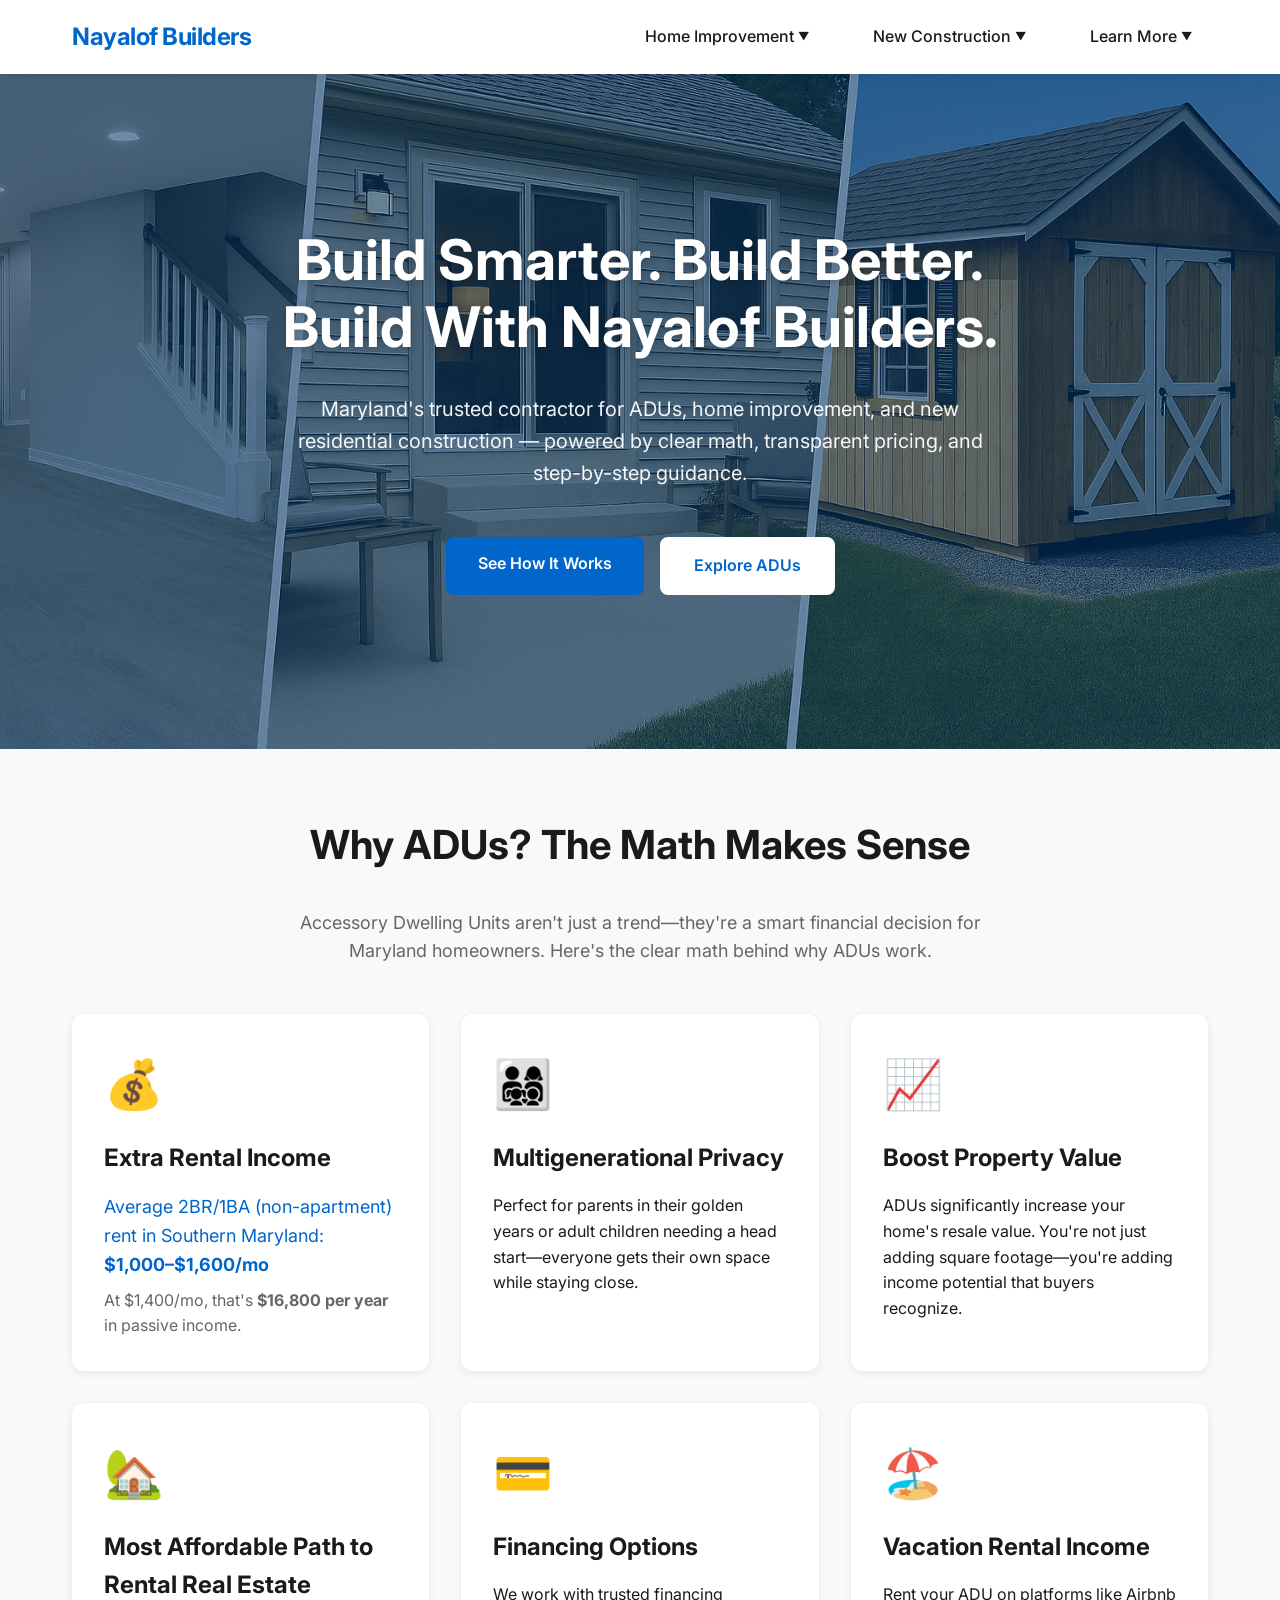
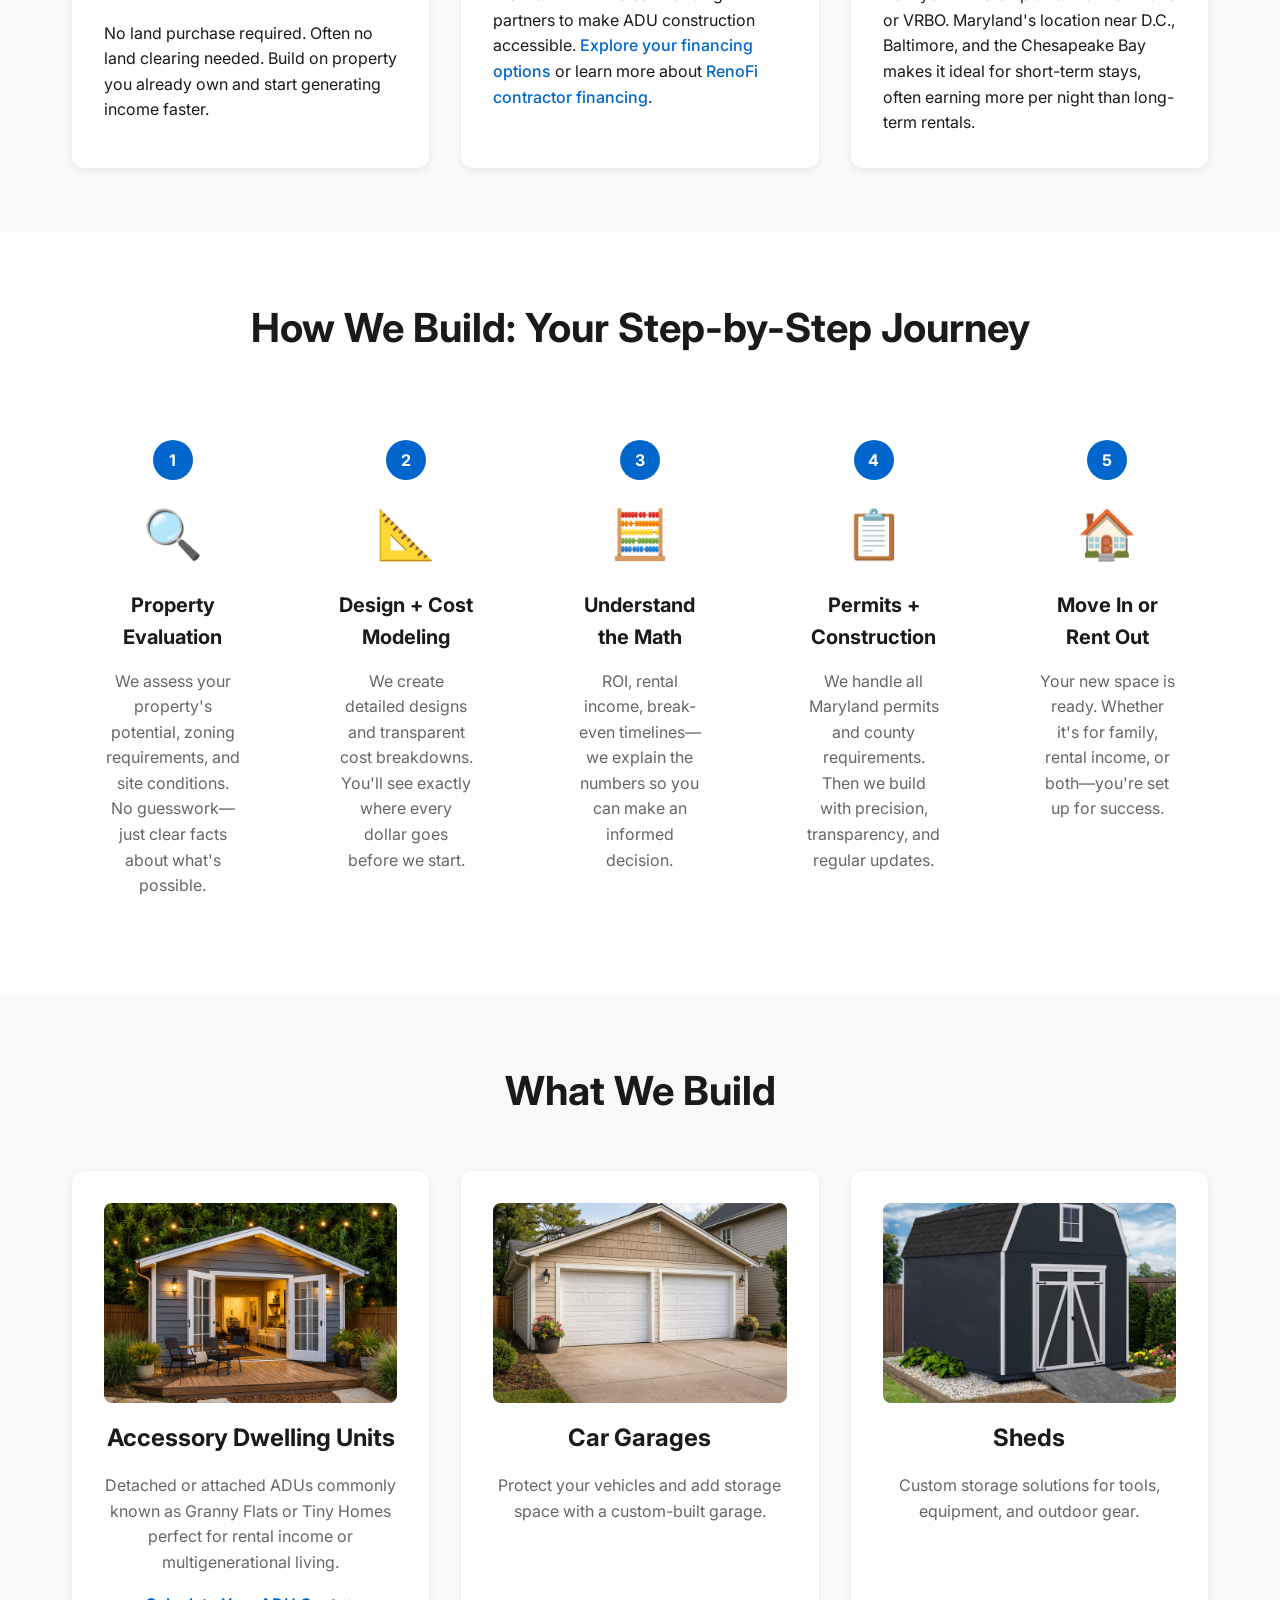
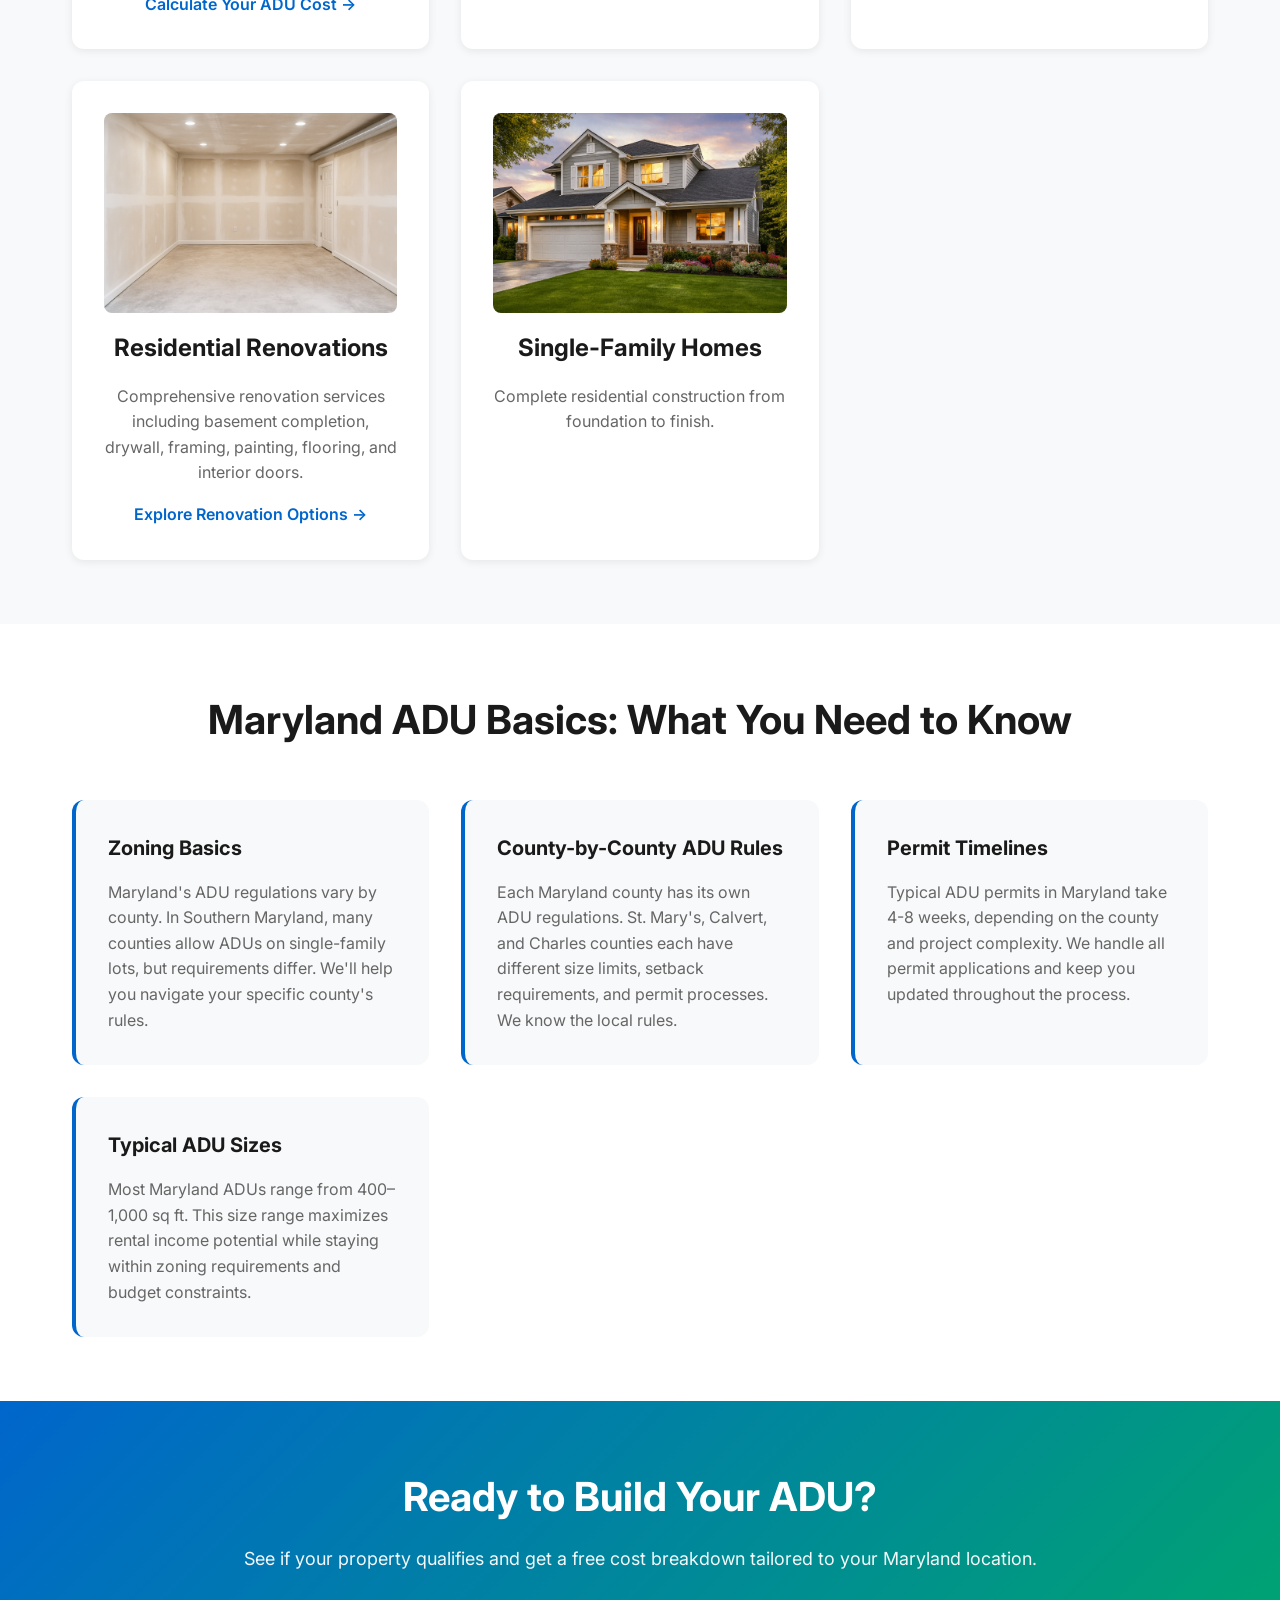
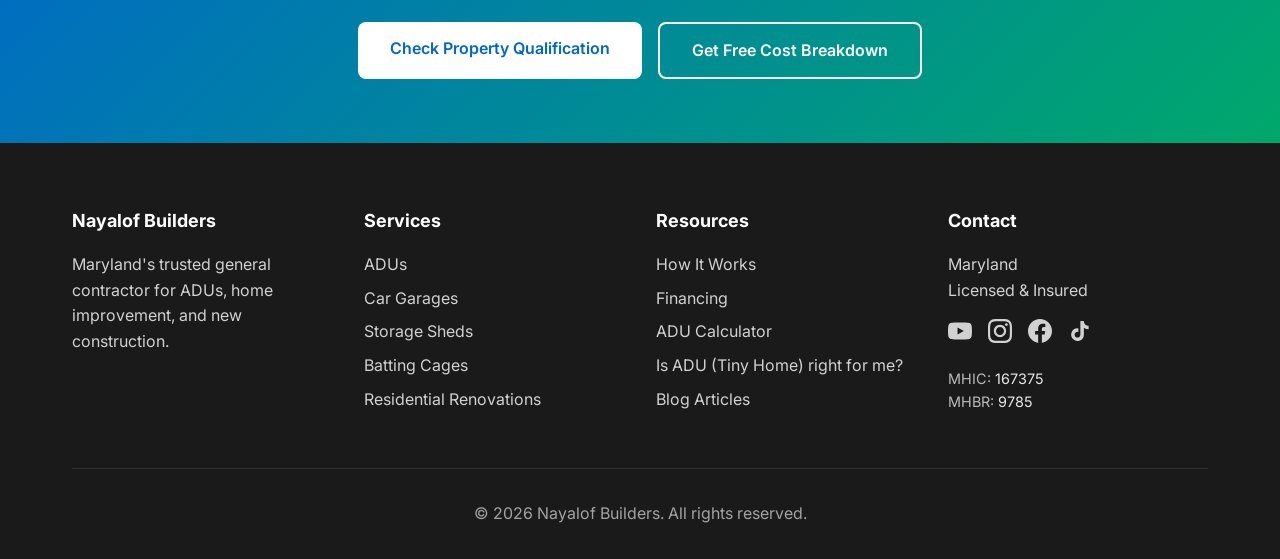
==== commit f98c3abc: "Updated site content" ====
--- a/index.html
+++ b/index.html
@@ -3,7 +3,7 @@
   <head>
     <meta charset="UTF-8" />
     <meta name="viewport" content="width=device-width, initial-scale=1.0" />
-    <link rel="icon" type="image/png" href="images/Favicon.png">
+    <link rel="icon" type="image/png" href="images/Favicon.png" />
     <title>Nayalof Builders - Maryland's Trusted General Contractor</title>
     <link rel="stylesheet" href="styles.css" />
     <link rel="preconnect" href="https://fonts.googleapis.com" />
@@ -26,7 +26,11 @@
             <ul class="dropdown-menu">
               <li><a href="shed.html">Storage Shed</a></li>
               <li><a href="batting-cage.html">Batting Cage</a></li>
-              <li><a href="residential-renovations.html">Residential Renovations</a></li>
+              <li>
+                <a href="residential-renovations.html"
+                  >Residential Renovations</a
+                >
+              </li>
             </ul>
           </li>
           <li class="nav-item dropdown">
@@ -34,9 +38,35 @@
               >New Construction <span class="dropdown-arrow">▼</span></a
             >
             <ul class="dropdown-menu">
-                <li><a href="adu.html">Accessory Dwelling Unit (Granny-Flat)</a></li>
-                <li><a href="#car-garage">Car Garage <img src="images/ComingSoon.png" alt="Coming Soon" style="height: 32px; vertical-align: middle; margin-left: 4px;"></a></li>
-              <li><a href="#single-family">Single-Family Residential <img src="images/ComingSoon.png" alt="Coming Soon" style="height: 32px; vertical-align: middle; margin-left: 4px;"></a></li>
+              <li>
+                <a href="adu.html">Accessory Dwelling Unit (Granny-Flat)</a>
+              </li>
+              <li>
+                <a href="#car-garage"
+                  >Car Garage
+                  <img
+                    src="images/ComingSoon.png"
+                    alt="Coming Soon"
+                    style="
+                      height: 32px;
+                      vertical-align: middle;
+                      margin-left: 4px;
+                    "
+                /></a>
+              </li>
+              <li>
+                <a href="#single-family"
+                  >Single-Family Residential
+                  <img
+                    src="images/ComingSoon.png"
+                    alt="Coming Soon"
+                    style="
+                      height: 32px;
+                      vertical-align: middle;
+                      margin-left: 4px;
+                    "
+                /></a>
+              </li>
             </ul>
           </li>
           <li class="nav-item dropdown">
@@ -47,7 +77,11 @@
               <li><a href="how-it-works.html">How It Works</a></li>
               <li><a href="calculator.html">ADU Calculator</a></li>
               <li><a href="financing.html">Financing</a></li>
-              <li><a href="Questionnaire_NewConstruction.html">Is ADU (Tiny Home) right for me?</a></li>
+              <li>
+                <a href="Questionnaire_NewConstruction.html"
+                  >Is ADU (Tiny Home) right for me?</a
+                >
+              </li>
             </ul>
           </li>
         </ul>
@@ -156,9 +190,10 @@
             <div class="benefit-icon">🏖️</div>
             <h3>Vacation Rental Income</h3>
             <p>
-              Rent your ADU on platforms like Airbnb or VRBO. Maryland's location near D.C., 
-              Baltimore, and the Chesapeake Bay makes it ideal for short-term stays, often 
-              earning more per night than long-term rentals.
+              Rent your ADU on platforms like Airbnb or VRBO. Maryland's
+              location near D.C., Baltimore, and the Chesapeake Bay makes it
+              ideal for short-term stays, often earning more per night than
+              long-term rentals.
             </p>
           </div>
         </div>
@@ -229,13 +264,26 @@
         <h2 class="section-title">What We Build</h2>
         <div class="services-grid">
           <div class="service-card">
-            <div class="service-image" style="width: 100%; height: 200px; overflow: hidden; border-radius: var(--radius-md); margin-bottom: var(--spacing-sm);">
-              <img src="images/_ADU.png" alt="Accessory Dwelling Units" style="width: 100%; height: 100%; object-fit: cover;">
+            <div
+              class="service-image"
+              style="
+                width: 100%;
+                height: 200px;
+                overflow: hidden;
+                border-radius: var(--radius-md);
+                margin-bottom: var(--spacing-sm);
+              "
+            >
+              <img
+                src="images/ADU.png"
+                alt="Accessory Dwelling Units"
+                style="width: 100%; height: 100%; object-fit: cover"
+              />
             </div>
             <h3>Accessory Dwelling Units</h3>
             <p>
-              Detached or attached ADUs commonly known as Granny Flats or Tiny Homes perfect for rental income or
-              multigenerational living.
+              Detached or attached ADUs commonly known as Granny Flats or Tiny
+              Homes perfect for rental income or multigenerational living.
             </p>
             <a href="calculator.html" class="service-link"
               >Calculate Your ADU Cost →</a
@@ -243,8 +291,21 @@
           </div>
 
           <div class="service-card">
-            <div class="service-image" style="width: 100%; height: 200px; overflow: hidden; border-radius: var(--radius-md); margin-bottom: var(--spacing-sm);">
-              <img src="images/_Garage.png" alt="Car Garages" style="width: 100%; height: 100%; object-fit: cover;">
+            <div
+              class="service-image"
+              style="
+                width: 100%;
+                height: 200px;
+                overflow: hidden;
+                border-radius: var(--radius-md);
+                margin-bottom: var(--spacing-sm);
+              "
+            >
+              <img
+                src="images/Garage.png"
+                alt="Car Garages"
+                style="width: 100%; height: 100%; object-fit: cover"
+              />
             </div>
             <h3>Car Garages</h3>
             <p>
@@ -254,8 +315,21 @@
           </div>
 
           <div class="service-card">
-            <div class="service-image" style="width: 100%; height: 200px; overflow: hidden; border-radius: var(--radius-md); margin-bottom: var(--spacing-sm);">
-              <img src="images/_Shed.jpg" alt="Sheds" style="width: 100%; height: 100%; object-fit: cover;">
+            <div
+              class="service-image"
+              style="
+                width: 100%;
+                height: 200px;
+                overflow: hidden;
+                border-radius: var(--radius-md);
+                margin-bottom: var(--spacing-sm);
+              "
+            >
+              <img
+                src="images/Shed.jpg"
+                alt="Sheds"
+                style="width: 100%; height: 100%; object-fit: cover"
+              />
             </div>
             <h3>Sheds</h3>
             <p>
@@ -264,19 +338,48 @@
           </div>
 
           <div class="service-card">
-            <div class="service-image" style="width: 100%; height: 200px; overflow: hidden; border-radius: var(--radius-md); margin-bottom: var(--spacing-sm);">
-              <img src="images/_Basement.png" alt="Residential Renovations" style="width: 100%; height: 100%; object-fit: cover;">
+            <div
+              class="service-image"
+              style="
+                width: 100%;
+                height: 200px;
+                overflow: hidden;
+                border-radius: var(--radius-md);
+                margin-bottom: var(--spacing-sm);
+              "
+            >
+              <img
+                src="images/Basement.png"
+                alt="Residential Renovations"
+                style="width: 100%; height: 100%; object-fit: cover"
+              />
             </div>
             <h3>Residential Renovations</h3>
             <p>
-              Comprehensive renovation services including basement completion, drywall, framing, painting, flooring, and interior doors.
-            </p>
-            <a href="residential-renovations.html" class="service-link">Explore Renovation Options →</a>
+              Comprehensive renovation services including basement completion,
+              drywall, framing, painting, flooring, and interior doors.
+            </p>
+            <a href="residential-renovations.html" class="service-link"
+              >Explore Renovation Options →</a
+            >
           </div>
 
           <div class="service-card">
-            <div class="service-image" style="width: 100%; height: 200px; overflow: hidden; border-radius: var(--radius-md); margin-bottom: var(--spacing-sm);">
-              <img src="images/_SingleFamilyDetached.png" alt="Single-Family Homes" style="width: 100%; height: 100%; object-fit: cover;">
+            <div
+              class="service-image"
+              style="
+                width: 100%;
+                height: 200px;
+                overflow: hidden;
+                border-radius: var(--radius-md);
+                margin-bottom: var(--spacing-sm);
+              "
+            >
+              <img
+                src="images/SingleFamilyDetached.png"
+                alt="Single-Family Homes"
+                style="width: 100%; height: 100%; object-fit: cover"
+              />
             </div>
             <h3>Single-Family Homes</h3>
             <p>Complete residential construction from foundation to finish.</p>
@@ -371,7 +474,11 @@
               <li><a href="#car-garage">Car Garages</a></li>
               <li><a href="#sheds">Storage Sheds</a></li>
               <li><a href="batting-cage.html">Batting Cages</a></li>
-              <li><a href="residential-renovations.html">Residential Renovations</a></li>
+              <li>
+                <a href="residential-renovations.html"
+                  >Residential Renovations</a
+                >
+              </li>
             </ul>
           </div>
           <div class="footer-section">
@@ -380,7 +487,11 @@
               <li><a href="how-it-works.html">How It Works</a></li>
               <li><a href="financing.html">Financing</a></li>
               <li><a href="calculator.html">ADU Calculator</a></li>
-              <li><a href="Questionnaire_NewConstruction.html">Is ADU (Tiny Home) right for me?</a></li>
+              <li>
+                <a href="Questionnaire_NewConstruction.html"
+                  >Is ADU (Tiny Home) right for me?</a
+                >
+              </li>
               <li><a href="blog.html">Blog Articles</a></li>
             </ul>
           </div>
@@ -388,34 +499,134 @@
             <h4>Contact</h4>
             <p>Maryland</p>
             <p>Licensed & Insured</p>
-            <div style="margin-top: var(--spacing-sm); display: flex; gap: var(--spacing-sm); align-items: center;">
-              <a href="#" target="_blank" rel="noopener noreferrer" style="color: rgba(255, 255, 255, 0.8); text-decoration: none; transition: color 0.2s;" title="YouTube" onmouseover="this.style.color='#FF0000'" onmouseout="this.style.color='rgba(255, 255, 255, 0.8)'">
-                <svg width="24" height="24" viewBox="0 0 24 24" fill="currentColor" xmlns="http://www.w3.org/2000/svg">
-                  <path d="M23.498 6.186a3.016 3.016 0 0 0-2.122-2.136C19.505 3.545 12 3.545 12 3.545s-7.505 0-9.377.505A3.017 3.017 0 0 0 .502 6.186C0 8.07 0 12 0 12s0 3.93.502 5.814a3.016 3.016 0 0 0 2.122 2.136c1.871.505 9.376.505 9.376.505s7.505 0 9.377-.505a3.015 3.015 0 0 0 2.122-2.136C24 15.93 24 12 24 12s0-3.93-.502-5.814zM9.545 15.568V8.432L15.818 12l-6.273 3.568z"/>
+            <div
+              style="
+                margin-top: var(--spacing-sm);
+                display: flex;
+                gap: var(--spacing-sm);
+                align-items: center;
+              "
+            >
+              <a
+                href="#"
+                target="_blank"
+                rel="noopener noreferrer"
+                style="
+                  color: rgba(255, 255, 255, 0.8);
+                  text-decoration: none;
+                  transition: color 0.2s;
+                "
+                title="YouTube"
+                onmouseover="this.style.color = '#FF0000'"
+                onmouseout="this.style.color = 'rgba(255, 255, 255, 0.8)'"
+              >
+                <svg
+                  width="24"
+                  height="24"
+                  viewBox="0 0 24 24"
+                  fill="currentColor"
+                  xmlns="http://www.w3.org/2000/svg"
+                >
+                  <path
+                    d="M23.498 6.186a3.016 3.016 0 0 0-2.122-2.136C19.505 3.545 12 3.545 12 3.545s-7.505 0-9.377.505A3.017 3.017 0 0 0 .502 6.186C0 8.07 0 12 0 12s0 3.93.502 5.814a3.016 3.016 0 0 0 2.122 2.136c1.871.505 9.376.505 9.376.505s7.505 0 9.377-.505a3.015 3.015 0 0 0 2.122-2.136C24 15.93 24 12 24 12s0-3.93-.502-5.814zM9.545 15.568V8.432L15.818 12l-6.273 3.568z"
+                  />
                 </svg>
               </a>
-              <a href="#" target="_blank" rel="noopener noreferrer" style="color: rgba(255, 255, 255, 0.8); text-decoration: none; transition: color 0.2s;" title="Instagram" onmouseover="this.style.color='#E4405F'" onmouseout="this.style.color='rgba(255, 255, 255, 0.8)'">
-                <svg width="24" height="24" viewBox="0 0 24 24" fill="currentColor" xmlns="http://www.w3.org/2000/svg">
-                  <path d="M12 2.163c3.204 0 3.584.012 4.85.07 3.252.148 4.771 1.691 4.919 4.919.058 1.265.069 1.645.069 4.849 0 3.205-.012 3.584-.069 4.849-.149 3.225-1.664 4.771-4.919 4.919-1.266.058-1.644.07-4.85.07-3.204 0-3.584-.012-4.849-.07-3.26-.149-4.771-1.699-4.919-4.92-.058-1.265-.07-1.644-.07-4.849 0-3.204.013-3.583.07-4.849.149-3.227 1.664-4.771 4.919-4.919 1.266-.057 1.645-.069 4.849-.069zm0-2.163c-3.259 0-3.667.014-4.947.072-4.358.2-6.78 2.618-6.98 6.98-.059 1.281-.073 1.689-.073 4.948 0 3.259.014 3.668.072 4.948.2 4.358 2.618 6.78 6.98 6.98 1.281.058 1.689.072 4.948.072 3.259 0 3.668-.014 4.948-.072 4.354-.2 6.782-2.618 6.979-6.98.059-1.28.073-1.689.073-4.948 0-3.259-.014-3.667-.072-4.947-.196-4.354-2.617-6.78-6.979-6.98-1.281-.059-1.69-.073-4.949-.073zm0 5.838c-3.403 0-6.162 2.759-6.162 6.162s2.759 6.163 6.162 6.163 6.162-2.759 6.162-6.163c0-3.403-2.759-6.162-6.162-6.162zm0 10.162c-2.209 0-4-1.79-4-4 0-2.209 1.791-4 4-4s4 1.791 4 4c0 2.21-1.791 4-4 4zm6.406-11.845c-.796 0-1.441.645-1.441 1.44s.645 1.44 1.441 1.44c.795 0 1.439-.645 1.439-1.44s-.644-1.44-1.439-1.44z"/>
+              <a
+                href="#"
+                target="_blank"
+                rel="noopener noreferrer"
+                style="
+                  color: rgba(255, 255, 255, 0.8);
+                  text-decoration: none;
+                  transition: color 0.2s;
+                "
+                title="Instagram"
+                onmouseover="this.style.color = '#E4405F'"
+                onmouseout="this.style.color = 'rgba(255, 255, 255, 0.8)'"
+              >
+                <svg
+                  width="24"
+                  height="24"
+                  viewBox="0 0 24 24"
+                  fill="currentColor"
+                  xmlns="http://www.w3.org/2000/svg"
+                >
+                  <path
+                    d="M12 2.163c3.204 0 3.584.012 4.85.07 3.252.148 4.771 1.691 4.919 4.919.058 1.265.069 1.645.069 4.849 0 3.205-.012 3.584-.069 4.849-.149 3.225-1.664 4.771-4.919 4.919-1.266.058-1.644.07-4.85.07-3.204 0-3.584-.012-4.849-.07-3.26-.149-4.771-1.699-4.919-4.92-.058-1.265-.07-1.644-.07-4.849 0-3.204.013-3.583.07-4.849.149-3.227 1.664-4.771 4.919-4.919 1.266-.057 1.645-.069 4.849-.069zm0-2.163c-3.259 0-3.667.014-4.947.072-4.358.2-6.78 2.618-6.98 6.98-.059 1.281-.073 1.689-.073 4.948 0 3.259.014 3.668.072 4.948.2 4.358 2.618 6.78 6.98 6.98 1.281.058 1.689.072 4.948.072 3.259 0 3.668-.014 4.948-.072 4.354-.2 6.782-2.618 6.979-6.98.059-1.28.073-1.689.073-4.948 0-3.259-.014-3.667-.072-4.947-.196-4.354-2.617-6.78-6.979-6.98-1.281-.059-1.69-.073-4.949-.073zm0 5.838c-3.403 0-6.162 2.759-6.162 6.162s2.759 6.163 6.162 6.163 6.162-2.759 6.162-6.163c0-3.403-2.759-6.162-6.162-6.162zm0 10.162c-2.209 0-4-1.79-4-4 0-2.209 1.791-4 4-4s4 1.791 4 4c0 2.21-1.791 4-4 4zm6.406-11.845c-.796 0-1.441.645-1.441 1.44s.645 1.44 1.441 1.44c.795 0 1.439-.645 1.439-1.44s-.644-1.44-1.439-1.44z"
+                  />
                 </svg>
               </a>
-              <a href="#" target="_blank" rel="noopener noreferrer" style="color: rgba(255, 255, 255, 0.8); text-decoration: none; transition: color 0.2s;" title="Facebook" onmouseover="this.style.color='#1877F2'" onmouseout="this.style.color='rgba(255, 255, 255, 0.8)'">
-                <svg width="24" height="24" viewBox="0 0 24 24" fill="currentColor" xmlns="http://www.w3.org/2000/svg">
-                  <path d="M24 12.073c0-6.627-5.373-12-12-12s-12 5.373-12 12c0 5.99 4.388 10.954 10.125 11.854v-8.385H7.078v-3.47h3.047V9.43c0-3.007 1.792-4.669 4.533-4.669 1.312 0 2.686.235 2.686.235v2.953H15.83c-1.491 0-1.956.925-1.956 1.874v2.25h3.328l-.532 3.47h-2.796v8.385C19.612 23.027 24 18.062 24 12.073z"/>
+              <a
+                href="#"
+                target="_blank"
+                rel="noopener noreferrer"
+                style="
+                  color: rgba(255, 255, 255, 0.8);
+                  text-decoration: none;
+                  transition: color 0.2s;
+                "
+                title="Facebook"
+                onmouseover="this.style.color = '#1877F2'"
+                onmouseout="this.style.color = 'rgba(255, 255, 255, 0.8)'"
+              >
+                <svg
+                  width="24"
+                  height="24"
+                  viewBox="0 0 24 24"
+                  fill="currentColor"
+                  xmlns="http://www.w3.org/2000/svg"
+                >
+                  <path
+                    d="M24 12.073c0-6.627-5.373-12-12-12s-12 5.373-12 12c0 5.99 4.388 10.954 10.125 11.854v-8.385H7.078v-3.47h3.047V9.43c0-3.007 1.792-4.669 4.533-4.669 1.312 0 2.686.235 2.686.235v2.953H15.83c-1.491 0-1.956.925-1.956 1.874v2.25h3.328l-.532 3.47h-2.796v8.385C19.612 23.027 24 18.062 24 12.073z"
+                  />
                 </svg>
               </a>
-              <a href="#" target="_blank" rel="noopener noreferrer" style="color: rgba(255, 255, 255, 0.8); text-decoration: none; transition: color 0.2s;" title="TikTok" onmouseover="this.style.color='#FE2C55'" onmouseout="this.style.color='rgba(255, 255, 255, 0.8)'">
-                <svg width="24" height="24" viewBox="0 0 24 24" fill="currentColor" xmlns="http://www.w3.org/2000/svg">
-                  <path d="M19.59 6.69a4.83 4.83 0 0 1-3.77-4.25V2h-3.45v13.67a2.89 2.89 0 0 1-5.2 1.74 2.89 2.89 0 0 1 2.31-4.64 2.93 2.93 0 0 1 .88.13V9.4a6.84 6.84 0 0 0-1-.05A6.33 6.33 0 0 0 5 20.1a6.34 6.34 0 0 0 10.86-4.43v-7a8.16 8.16 0 0 0 4.77 1.52v-3.4a4.85 4.85 0 0 1-1-.1z"/>
+              <a
+                href="#"
+                target="_blank"
+                rel="noopener noreferrer"
+                style="
+                  color: rgba(255, 255, 255, 0.8);
+                  text-decoration: none;
+                  transition: color 0.2s;
+                "
+                title="TikTok"
+                onmouseover="this.style.color = '#FE2C55'"
+                onmouseout="this.style.color = 'rgba(255, 255, 255, 0.8)'"
+              >
+                <svg
+                  width="24"
+                  height="24"
+                  viewBox="0 0 24 24"
+                  fill="currentColor"
+                  xmlns="http://www.w3.org/2000/svg"
+                >
+                  <path
+                    d="M19.59 6.69a4.83 4.83 0 0 1-3.77-4.25V2h-3.45v13.67a2.89 2.89 0 0 1-5.2 1.74 2.89 2.89 0 0 1 2.31-4.64 2.93 2.93 0 0 1 .88.13V9.4a6.84 6.84 0 0 0-1-.05A6.33 6.33 0 0 0 5 20.1a6.34 6.34 0 0 0 10.86-4.43v-7a8.16 8.16 0 0 0 4.77 1.52v-3.4a4.85 4.85 0 0 1-1-.1z"
+                  />
                 </svg>
               </a>
             </div>
-            <p style="margin-top: var(--spacing-sm); font-size: 0.9rem; color: rgba(255, 255, 255, 0.7);">MHIC: <span style="color: rgba(255, 255, 255, 0.9);">Pending</span></p>
-            <p style="font-size: 0.9rem; color: rgba(255, 255, 255, 0.7);">MHBR: <span style="color: rgba(255, 255, 255, 0.9);">Pending</span></p>
+            <p
+              style="
+                margin-top: var(--spacing-sm);
+                font-size: 0.9rem;
+                color: rgba(255, 255, 255, 0.7);
+              "
+            >
+              MHIC: <span style="color: rgba(255, 255, 255, 0.9)">167375</span>
+            </p>
+            <p style="font-size: 0.9rem; color: rgba(255, 255, 255, 0.7)">
+              MHBR: <span style="color: rgba(255, 255, 255, 0.9)">9785</span>
+            </p>
           </div>
         </div>
         <div class="footer-bottom">
-          <p>&copy; <span id="copyright-year">2026</span> Nayalof Builders. All rights reserved.</p>
+          <p>
+            &copy; <span id="copyright-year">2026</span> Nayalof Builders. All
+            rights reserved.
+          </p>
         </div>
       </div>
     </footer>
